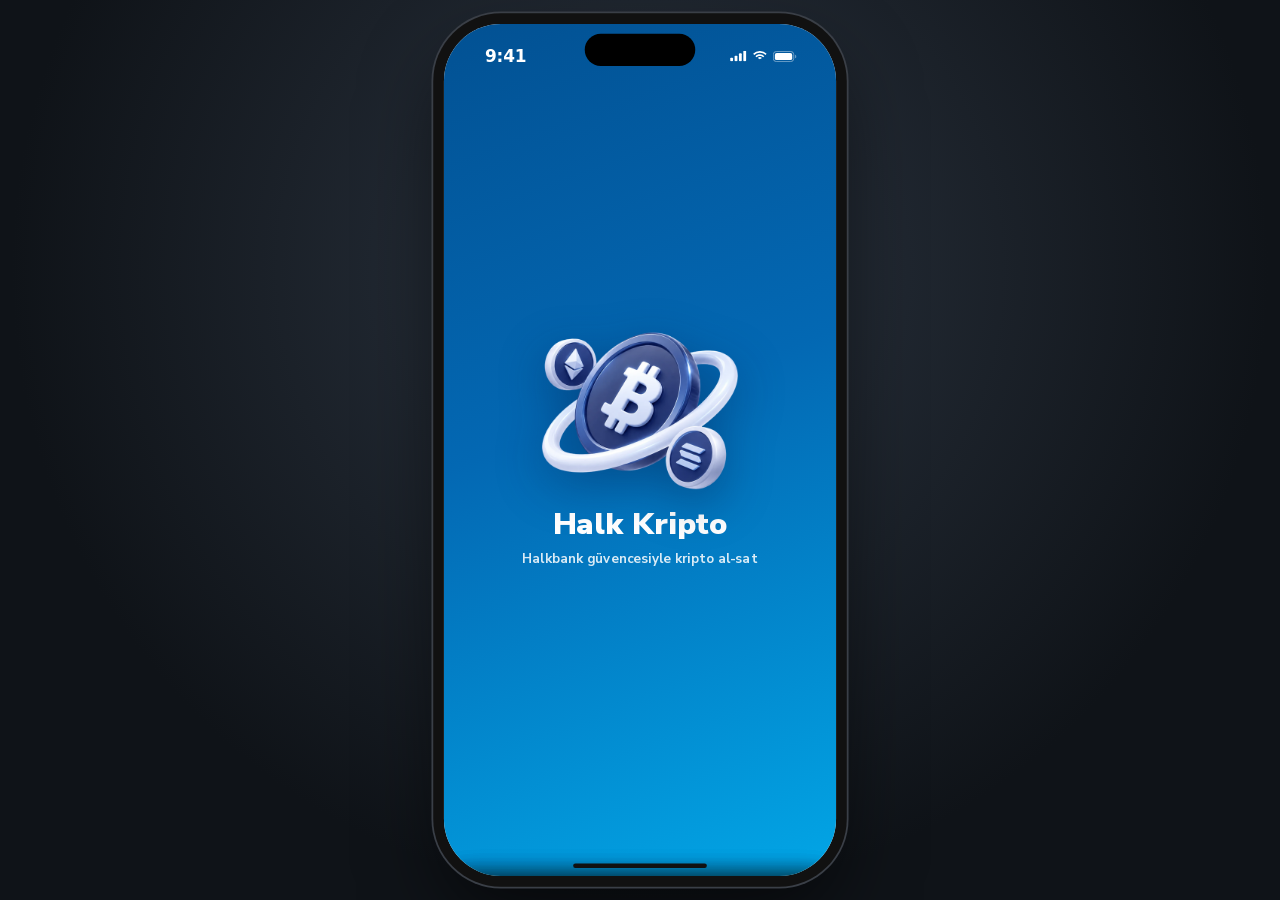
==== kripto/index.html @ 1e603595 "Günün Özeti kaydırıcısı ana sayfaya taşındı; kampanya kartı kaydırıcıya katıldı Co-Authored-By: Clau" ====
<!doctype html>
<html lang="tr">
<head>
<meta charset="utf-8">
<meta name="viewport" content="width=device-width, initial-scale=1, maximum-scale=1, user-scalable=no, viewport-fit=cover">
<title>Halk Kripto</title>
<meta name="robots" content="noindex, nofollow">
<meta name="theme-color" content="#025193">
<meta name="apple-mobile-web-app-capable" content="yes">
<meta name="mobile-web-app-capable" content="yes">
<meta name="apple-mobile-web-app-status-bar-style" content="black-translucent">
<meta name="apple-mobile-web-app-title" content="Halk Kripto">
<meta name="format-detection" content="telephone=no">
<link rel="apple-touch-icon" href="icons/icon-180.png">
<link rel="icon" type="image/png" sizes="192x192" href="icons/icon-192.png">
<link rel="manifest" href="manifest.webmanifest">
<link rel="preload" href="../fonts/nunitosans-latin.woff2" as="font" type="font/woff2" crossorigin>
<!-- Halkbank ile birebir aynı kurumsal kimlik: ortak stil + Halk Kripto eklemeleri -->
<link rel="stylesheet" href="../styles.css">
<link rel="stylesheet" href="app.css">
</head>
<body>

<svg width="0" height="0" style="position:absolute" aria-hidden="true">
  <defs>
    <symbol id="i-back" viewBox="0 0 20 18"><path d="M19 9H2.5M9.5 1.5 2 9l7.5 7.5" fill="none" stroke="currentColor" stroke-width="2.5" stroke-linecap="round" stroke-linejoin="round"/></symbol>
    <symbol id="i-search" viewBox="0 0 24 24"><circle cx="10" cy="10" r="7.6" fill="none" stroke="currentColor" stroke-width="2.6"/><path d="m15.6 15.6 6 6" stroke="currentColor" stroke-width="2.8" stroke-linecap="round"/></symbol>
    <symbol id="i-info" viewBox="0 0 22 22"><circle cx="11" cy="11" r="9.6" fill="none" stroke="currentColor" stroke-width="1.6"/><circle cx="11" cy="6.6" r="1.3" fill="currentColor"/><path d="M11 9.6v6.6" stroke="currentColor" stroke-width="2" stroke-linecap="round"/></symbol>
    <symbol id="i-info-fill" viewBox="0 0 14 14"><circle cx="7" cy="7" r="7" fill="#8a9097"/><rect x="6" y="3" width="2" height="2" rx=".5" fill="#fff"/><rect x="6" y="6" width="2" height="6" rx=".5" fill="#fff"/></symbol>
    <symbol id="i-bell" viewBox="0 0 24 24"><path d="M12 2.5c-3.6 0-6.2 2.8-6.2 6.4v4.3L4 16.6c-.4.7.1 1.4.9 1.4h14.2c.8 0 1.3-.7.9-1.4l-1.8-3.4V8.9c0-3.6-2.6-6.4-6.2-6.4z" fill="currentColor"/><path d="M9.3 19.6a2.8 2.8 0 0 0 5.4 0z" fill="currentColor"/></symbol>
    <symbol id="i-cal" viewBox="0 0 22 24"><rect x=".65" y="2.65" width="20.7" height="20.7" rx="6" fill="none" stroke="currentColor" stroke-width="1.3"/><path d="M.65 8.5h20.7v8.85a6 6 0 0 1-6 6h-8.7a6 6 0 0 1-6-6z" fill="currentColor"/><rect x="5.6" width="1.5" height="5" rx=".75" fill="currentColor"/><rect x="13.4" width="1.5" height="5" rx=".75" fill="currentColor"/><g fill="#02a4e2"><rect x="5" y="12" width="2" height="2" rx=".2"/><rect x="9.5" y="12" width="2" height="2" rx=".2"/><rect x="14" y="12" width="2" height="2" rx=".2"/><rect x="5" y="16" width="2" height="2" rx=".2"/><rect x="9.5" y="16" width="2" height="2" rx=".2"/><rect x="14" y="16" width="2" height="2" rx=".2"/></g></symbol>
    <symbol id="i-eye" viewBox="0 0 18 13"><path d="M9 .5C5 .5 1.8 3 .5 6.5 1.8 10 5 12.5 9 12.5s7.2-2.5 8.5-6C16.2 3 13 .5 9 .5z" fill="#0576b8"/><circle cx="9" cy="6.5" r="3.4" fill="#fff"/><circle cx="9" cy="6.5" r="1.9" fill="#0576b8"/></symbol>
    <symbol id="i-eye-off" viewBox="0 0 18 13"><path d="M9 .5C5 .5 1.8 3 .5 6.5 1.8 10 5 12.5 9 12.5s7.2-2.5 8.5-6C16.2 3 13 .5 9 .5z" fill="#0576b8"/><circle cx="9" cy="6.5" r="3.4" fill="#fff"/><path d="M2 12 16 1" stroke="#fff" stroke-width="3"/><path d="M2 12 16 1" stroke="#0576b8" stroke-width="1.4" stroke-linecap="round"/></symbol>
    <symbol id="i-chev-down" viewBox="0 0 14 8"><path d="m1 1 6 6 6-6" fill="none" stroke="currentColor" stroke-width="1.6" stroke-linecap="round" stroke-linejoin="round"/></symbol>
    <symbol id="i-chev-right" viewBox="0 0 6 10"><path d="m1 1 4 4-4 4" fill="none" stroke="currentColor" stroke-width="1.6" stroke-linecap="round" stroke-linejoin="round"/></symbol>
    <symbol id="i-star" viewBox="0 0 10 10"><path d="m5 .6 1.3 2.8 3 .3-2.3 2 .7 3-2.7-1.6-2.7 1.6.7-3L.7 3.7l3-.3z" fill="#fff"/></symbol>
    <symbol id="i-transfer" viewBox="0 0 24 22"><g fill="none" stroke="currentColor" stroke-width="2.6" stroke-linecap="round" stroke-linejoin="round"><path d="M20 6.5H4.5M8.5 2.5l-4 4 4 4"/><path d="M4 15.5h15.5M15.5 11.5l4 4-4 4"/></g></symbol>
    <symbol id="i-atm" viewBox="0 0 18 20"><rect x="0" y="1" width="18" height="2" rx="1" fill="currentColor"/><rect x="3" y="2.5" width="12" height="14" rx="1" fill="currentColor"/><circle cx="9" cy="7.5" r="3.3" fill="#fff"/><text x="9" y="9.6" text-anchor="middle" font-size="5.6" font-weight="900" fill="currentColor" font-family="Arial">₺</text><path d="M5 14h8" stroke="#fff" stroke-width=".8"/><path d="m6.6 17 2.4 2.3 2.4-2.3z" fill="currentColor"/></symbol>
    <symbol id="i-share" viewBox="0 0 20 20"><path d="M8 3H5a3 3 0 0 0-3 3v9a3 3 0 0 0 3 3h9a3 3 0 0 0 3-3v-3" fill="none" stroke="currentColor" stroke-width="2" stroke-linecap="round"/><path d="M11 2h7v7M18 2 9 11" fill="none" stroke="currentColor" stroke-width="2" stroke-linecap="round" stroke-linejoin="round"/></symbol>
    <symbol id="i-grid" viewBox="0 0 24 24"><g fill="none" stroke="currentColor" stroke-width="1.75"><rect x="1" y="1" width="9.2" height="9.2" rx="2.4"/><rect x="13.8" y="1" width="9.2" height="9.2" rx="2.4"/><rect x="1" y="13.8" width="9.2" height="9.2" rx="2.4"/><rect x="13.8" y="13.8" width="9.2" height="9.2" rx="2.4"/></g></symbol>
    <symbol id="i-receipt" viewBox="0 0 18 20"><path d="M2.5 1.2h10.8v14.6c0 1.6 1.1 2.6 2.5 2.6H4.6a2.4 2.4 0 0 1-2.4-2.4V1.2z" fill="none" stroke="currentColor" stroke-width="1.4" stroke-linejoin="round"/><path d="M13.3 12.5h3.4v3.4a2.5 2.5 0 0 1-2.5 2.5" fill="none" stroke="currentColor" stroke-width="1.4"/><path d="M5.3 5h5M5.3 8h5M5.3 11h3.6" stroke="currentColor" stroke-width="1.4" stroke-linecap="round"/></symbol>
    <symbol id="i-send" viewBox="0 0 16 16"><path d="M2 14 13.5 2.5M5 2h9v9" fill="none" stroke="currentColor" stroke-width="2.8" stroke-linecap="round" stroke-linejoin="round"/></symbol>
    <symbol id="i-pie" viewBox="0 0 24 24"><path d="M10.8 2.6v10.6h10.6A10.6 10.6 0 1 1 10.8 2.6z" fill="currentColor"/><path d="M13.2.2a10.6 10.6 0 0 1 10.6 10.6H13.2z" fill="currentColor"/></symbol>
    <symbol id="i-coinbadge" viewBox="0 0 16 16"><circle cx="8" cy="8" r="8" fill="#0aa2e2"/><path d="M10.8 5.5A3.6 3.6 0 1 0 10.8 10.5" fill="none" stroke="#fff" stroke-width="1.6" stroke-linecap="round"/><path d="M7 3v2M9 3v2M7 11v2M9 11v2" stroke="#fff" stroke-width="1" stroke-linecap="round"/></symbol>
    <symbol id="i-cring" viewBox="0 0 22 22"><path d="M15.6 6.4a6.5 6.5 0 1 0 0 9.2" fill="none" stroke="currentColor" stroke-width="2" stroke-linecap="round"/><path d="M9.3 2.6v2.6M12.7 2.6v2.6M9.3 16.8v2.6M12.7 16.8v2.6" stroke="currentColor" stroke-width="1.6" stroke-linecap="round"/></symbol>
    <symbol id="i-check" viewBox="0 0 44 30"><path d="M4 15.5 16 27 40 3" fill="none" stroke="#fff" stroke-width="7" stroke-linecap="round" stroke-linejoin="round"/></symbol>
    <symbol id="i-bksp" viewBox="0 0 26 20"><path d="M8 1h15a2 2 0 0 1 2 2v14a2 2 0 0 1-2 2H8l-7-9z" fill="none" stroke="currentColor" stroke-width="1.6" stroke-linejoin="round"/><path d="m12 6 8 8M20 6l-8 8" stroke="currentColor" stroke-width="1.6" stroke-linecap="round"/></symbol>
    <symbol id="i-up" viewBox="0 0 22 12"><path d="m1 11 10-10 10 10" fill="none" stroke="currentColor" stroke-width="2" stroke-linecap="round" stroke-linejoin="round"/></symbol>
    <!-- Tab bar -->
    <symbol id="t-home" viewBox="0 0 24 24"><mask id="m-home" maskUnits="userSpaceOnUse" x="0" y="0" width="24" height="26"><rect width="24" height="26" fill="#fff"/><rect x="5.7" y="16.2" width="12.6" height="10" rx="3.8" fill="#000"/></mask><path d="M10.3 2.9a2.9 2.9 0 0 1 3.4 0l6.8 4.8a3 3 0 0 1 1.3 2.5V20a2.5 2.5 0 0 1-2.5 2.5H4.7A2.5 2.5 0 0 1 2.2 20v-9.8a3 3 0 0 1 1.3-2.5z" fill="currentColor" mask="url(#m-home)"/><rect x="8.1" y="18.4" width="7.8" height="2.5" rx="1.25" fill="currentColor"/></symbol>
    <symbol id="t-wallet" viewBox="0 0 24 24"><path d="M3.5 6.5 16.5 1.5c1-.4 2 .4 2 1.4V6" fill="none" stroke="currentColor" stroke-width="2"/><rect x="1" y="5.5" width="22" height="17.5" rx="3.6" fill="currentColor"/><circle cx="18.2" cy="14.3" r="1.6" fill="#fff"/></symbol>
    <symbol id="t-apply" viewBox="0 0 24 24"><mask id="m-apply" maskUnits="userSpaceOnUse" x="-2" y="-2" width="28" height="28"><rect x="-2" y="-2" width="28" height="28" fill="#fff"/><path d="M15.4 7.8V4.2a3.6 3.6 0 0 1 3.6-3.6a3.6 3.6 0 0 1 3.6 3.6a3.6 3.6 0 0 1-3.6 3.6z" fill="#000" stroke="#000" stroke-width="2.6" stroke-linejoin="round"/></mask><circle cx="11" cy="13" r="10.8" fill="currentColor" mask="url(#m-apply)"/><path d="M15.4 7.8V4.2a3.6 3.6 0 0 1 3.6-3.6a3.6 3.6 0 0 1 3.6 3.6a3.6 3.6 0 0 1-3.6 3.6z" fill="currentColor"/><path d="M11 8.5v9M6.5 13h9" stroke="#fff" stroke-width="2.5" stroke-linecap="round"/></symbol>
    <symbol id="t-pie" viewBox="0 0 24 24"><path d="M10.6 2.4v11h11A10.8 10.8 0 1 1 10.6 2.4z" fill="currentColor"/><path d="M13.4.2a10.6 10.6 0 0 1 10.4 10.6H13.4z" fill="currentColor"/></symbol>
    <symbol id="t-fab" viewBox="0 0 30 16.2"><g fill="#fff"><rect x="0" y="0" width="30" height="2.54" rx=".7"/><rect x="0" y="6.83" width="6.35" height="2.54" rx=".7"/><rect x="13.6" y="6.83" width="16.4" height="2.54" rx=".7"/><rect x="0" y="13.6" width="20.85" height="2.54" rx=".7"/><rect x="24.5" y="13.6" width="5.5" height="2.54" rx=".7"/></g></symbol>
    <!-- Kripto paralar -->
    <symbol id="c-btc" viewBox="0 0 24 24"><g transform="rotate(12 12 12)" fill="none" stroke="currentColor" stroke-width="2.5" stroke-linejoin="round"><path d="M7.5 4.5h6a3.6 3.6 0 0 1 0 7.2h-6zM7.5 11.7h7a3.9 3.9 0 0 1 0 7.8h-7z"/><path d="M9.8 2v2.5M13.2 2v2.5M9.8 19.5V22M13.2 19.5V22" stroke-linecap="round"/></g></symbol>
    <symbol id="c-eth" viewBox="0 0 24 24"><path d="M12 1.5 5 12.6l7 4.1 7-4.1z" fill="currentColor"/><path d="M12 1.5v15.2l7-4.1z" fill="#3b9bd6"/><path d="M12 18.1 5 14l7 9.5 7-9.5z" fill="currentColor"/><path d="M12 18.1v5.4l7-9.5z" fill="#3b9bd6"/></symbol>
    <symbol id="c-xrp" viewBox="0 0 24 24"><g fill="none" stroke="currentColor" stroke-width="2.2" stroke-linecap="round"><path d="M2.5 4.5 8.6 10a4.9 4.9 0 0 0 6.8 0l6.1-5.5"/><path d="M2.5 19.5 8.6 14a4.9 4.9 0 0 1 6.8 0l6.1 5.5"/></g></symbol>
    <symbol id="c-sol" viewBox="0 0 24 24"><g fill="currentColor"><path d="M6.5 4h15l-3 3.4h-15z"/><path d="M3.5 10.3h15l3 3.4h-15z"/><path d="M6.5 16.6h15l-3 3.4h-15z"/></g></symbol>
    <symbol id="c-try" viewBox="0 0 24 24"><circle cx="12" cy="12" r="10" fill="none" stroke="currentColor" stroke-width="1.9"/><g fill="none" stroke="currentColor" stroke-width="2.1" stroke-linecap="round" stroke-linejoin="round"><path d="M10.4 6.2v11.4c3.3 0 5.6-2.3 5.6-5.4"/><path d="M7.6 11.2l6.6-2.7M7.6 14.3l6.6-2.7"/></g></symbol>
    <symbol id="c-usd" viewBox="0 0 24 24"><circle cx="12" cy="12" r="10" fill="none" stroke="currentColor" stroke-width="1.9"/><path d="M15 9.2c-.4-1.3-1.6-2-3.1-2-1.8 0-3 .9-3 2.3 0 3.2 6.3 1.6 6.3 4.9 0 1.5-1.3 2.4-3.3 2.4-1.7 0-3-.8-3.3-2.3M12 5.2v2M12 16.8v2" fill="none" stroke="currentColor" stroke-width="2" stroke-linecap="round"/></symbol>
    <symbol id="c-usdc" viewBox="0 0 24 24"><g fill="none" stroke="currentColor" stroke-width="2" stroke-linecap="round"><path d="M8.6 3.2a9.5 9.5 0 0 0 0 17.6M15.4 3.2a9.5 9.5 0 0 1 0 17.6"/><path d="M14.9 9.4c-.3-1.3-1.4-2-2.9-2-1.7 0-2.9.9-2.9 2.2 0 3 6 1.5 6 4.8 0 1.4-1.3 2.3-3.1 2.3-1.7 0-2.9-.8-3.1-2.2M12 5.4v2M12 16.7v1.9"/></g></symbol>
    <symbol id="c-uni" viewBox="0 0 24 24"><path d="M5.5 21.5c-.3-3.5.6-6.5 2.8-8.6-1.4-1-2.4-2.7-2.2-4.9 1.6.6 2.9 1.6 3.7 2.7l1.2-1.4L9.6 4.6l3.4 3.8 4-5.4-1.5 6.4c2.3 1.2 3.9 3.3 4.1 5.9.1 1-.7 1.5-1.5 1.1l-2.2-1.1c-.9 1.9-.9 4.3.1 6.2z" fill="none" stroke="currentColor" stroke-width="1.7" stroke-linejoin="round"/><circle cx="14.4" cy="11.8" r="1" fill="currentColor"/></symbol>
    <symbol id="c-usdt" viewBox="0 0 24 24"><g fill="none" stroke="currentColor" stroke-linecap="round"><path d="M5 5h14M12 5v15" stroke-width="2.6"/><ellipse cx="12" cy="10.8" rx="7.5" ry="2.4" stroke-width="1.8"/></g></symbol>
    <symbol id="c-ada" viewBox="0 0 24 24"><g fill="currentColor"><circle cx="12" cy="6.5" r="1.7"/><circle cx="12" cy="17.5" r="1.7"/><circle cx="7.2" cy="9.2" r="1.7"/><circle cx="16.8" cy="9.2" r="1.7"/><circle cx="7.2" cy="14.8" r="1.7"/><circle cx="16.8" cy="14.8" r="1.7"/><circle cx="12" cy="2.3" r="1"/><circle cx="12" cy="21.7" r="1"/><circle cx="3.6" cy="7.2" r="1"/><circle cx="20.4" cy="7.2" r="1"/><circle cx="3.6" cy="16.8" r="1"/><circle cx="20.4" cy="16.8" r="1"/><circle cx="12" cy="12" r="1.2"/></g></symbol>
    <symbol id="c-doge" viewBox="0 0 24 24"><g fill="none" stroke="currentColor" stroke-width="2.4" stroke-linecap="round" stroke-linejoin="round"><path d="M8.5 4.5h3.7a7.5 7.5 0 0 1 0 15H8.5z"/><path d="M5 12h8"/></g></symbol>
    <symbol id="c-ltc" viewBox="0 0 24 24"><g fill="none" stroke="currentColor" stroke-width="2.6" stroke-linecap="round" stroke-linejoin="round"><path d="M11 3.5 8 19.5h10"/><path d="M5.5 14l9-3.6"/></g></symbol>
    <symbol id="c-ondo" viewBox="0 0 24 24"><g fill="none" stroke="currentColor" stroke-width="1.9"><circle cx="12" cy="12" r="9.5"/><path d="M12 5.5a6.5 6.5 0 1 0 6.5 6.5"/><path d="M12 9a3 3 0 1 0 3 3"/></g></symbol>
    <symbol id="c-avax" viewBox="0 0 24 24"><g fill="currentColor"><path d="M10.6 3.8c.6-1 1.9-1 2.5 0l1.6 2.8-6.4 12.9H3.9c-1.1 0-1.8-1.2-1.2-2.2z"/><path d="M16.6 10.4c.6-1 1.9-1 2.5 0l2.7 4.6c.6 1-.1 2.2-1.2 2.2H15c-1.1 0-1.8-1.2-1.2-2.2z" transform="translate(0 2.3)"/></g></symbol>
    <symbol id="c-grt" viewBox="0 0 24 24"><g fill="none" stroke="currentColor" stroke-width="2.4" stroke-linecap="round"><circle cx="13" cy="9.5" r="5.8"/><path d="M8.2 16.6 4.5 20.5"/></g><circle cx="19.5" cy="3.8" r="1.5" fill="currentColor"/></symbol>
    <symbol id="c-aave" viewBox="0 0 24 24"><g fill="none" stroke="currentColor" stroke-width="2.4" stroke-linecap="round" stroke-linejoin="round"><path d="M4.5 20 12 4l7.5 16"/><path d="M7.6 14.2h8.8"/></g></symbol>
    <symbol id="c-ena" viewBox="0 0 24 24"><g fill="none" stroke="currentColor" stroke-width="2.3" stroke-linecap="round" stroke-linejoin="round"><path d="M18 5.5H6.5l6 6.5-6 6.5H18"/></g></symbol>
    <symbol id="c-ldo" viewBox="0 0 24 24"><g fill="none" stroke="currentColor" stroke-width="2" stroke-linejoin="round"><path d="M12 2.8 6.6 11a6.4 6.4 0 1 0 10.8 0z"/><path d="M12 2.8v11l4.6-2.6"/></g></symbol>
    <symbol id="c-dot" viewBox="0 0 24 24"><g fill="currentColor"><ellipse cx="12" cy="3.6" rx="3.8" ry="2.4"/><ellipse cx="12" cy="20.4" rx="3.8" ry="2.4"/><ellipse cx="4.7" cy="7.8" rx="3.8" ry="2.4" transform="rotate(60 4.7 7.8)"/><ellipse cx="19.3" cy="16.2" rx="3.8" ry="2.4" transform="rotate(60 19.3 16.2)"/><ellipse cx="19.3" cy="7.8" rx="3.8" ry="2.4" transform="rotate(-60 19.3 7.8)"/><ellipse cx="4.7" cy="16.2" rx="3.8" ry="2.4" transform="rotate(-60 4.7 16.2)"/></g></symbol>
    <symbol id="c-link" viewBox="0 0 24 24"><path d="M12 3l7.8 4.5v9L12 21l-7.8-4.5v-9z" fill="none" stroke="currentColor" stroke-width="2.8" stroke-linejoin="round"/></symbol>
    <symbol id="c-pendle" viewBox="0 0 24 24"><g fill="none" stroke="currentColor" stroke-width="2"><circle cx="12.5" cy="12" r="8.5"/><path d="M10 3.6v12.5" stroke-linecap="round"/></g><circle cx="10" cy="17.2" r="3" fill="currentColor"/></symbol>
    <symbol id="c-chz" viewBox="0 0 24 24"><path d="M11.2 2.5c.8 1.9.5 3.6-.4 5.2 4.2.2 6.9 3.8 6.3 8.2-.6 4.1-4.1 6.6-8.6 6.6 2.3-2 4-4.6 4-7.7 0-3-1.6-5-1.6-7.6 0-1.7.1-3.2.3-4.7z" fill="currentColor"/></symbol>
    <symbol id="c-sand" viewBox="0 0 24 24"><rect x="3" y="3" width="18" height="18" rx="5" fill="none" stroke="currentColor" stroke-width="1.9"/><path d="M15.4 8.8c-.5-1-1.7-1.7-3.3-1.7-1.9 0-3.2 1-3.2 2.3 0 3.3 6.5 1.6 6.5 5 0 1.4-1.4 2.4-3.4 2.4-1.6 0-2.9-.7-3.4-1.9" fill="none" stroke="currentColor" stroke-width="2.4" stroke-linecap="round"/></symbol>
    <symbol id="c-mana" viewBox="0 0 24 24"><g fill="currentColor"><path d="M2.5 19.5 9.5 8l7 11.5z"/><path d="M13.5 19.5l4.2-6.5 4.2 6.5z" opacity=".65"/><circle cx="17" cy="6" r="2.7"/></g></symbol>
    <symbol id="c-pol" viewBox="0 0 24 24"><g fill="none" stroke="currentColor" stroke-width="2.3" stroke-linecap="round" stroke-linejoin="round"><path d="M13.8 13V7.4l4.1-2.4 4.1 2.4v4.8l-4.1 2.4-2.2-1.3"/><path d="M10.2 11v5.6l-4.1 2.4L2 16.6v-4.8l4.1-2.4 2.2 1.3"/><path d="M10.2 11l3.6-2.1M10.2 15.1l3.6-2.1"/></g></symbol>
    <symbol id="c-zro" viewBox="0 0 24 24"><g fill="none" stroke="currentColor" stroke-width="2.4" stroke-linecap="round"><rect x="5.5" y="2.8" width="13" height="18.4" rx="6.5"/><path d="M12 7.5v9"/></g></symbol>
    <symbol id="c-virtual" viewBox="0 0 24 24"><g fill="none" stroke="currentColor" stroke-width="2.4" stroke-linecap="round" stroke-linejoin="round"><path d="M4.5 6l7.5 14 7.5-14"/></g><circle cx="12" cy="7.5" r="2.3" fill="currentColor"/></symbol>
    <symbol id="c-inj" viewBox="0 0 24 24"><g fill="none" stroke="currentColor" stroke-width="2.1" stroke-linecap="round" stroke-linejoin="round"><path d="M8.7 20.3C3.8 17.4 3.6 8.4 9 5.3c2.4-1.3 4.3.7 2.7 2.6L7.9 12.6"/><path d="M15.3 3.7c4.9 2.9 5.1 11.9-.3 15-2.4 1.3-4.3-.7-2.7-2.6l3.8-4.7"/></g></symbol>
    <symbol id="c-ens" viewBox="0 0 24 24"><g fill="currentColor"><path d="M11.2 1.8 4.6 11.4c-.4.6-.2 1.3.3 1.7l6.3 4.4z"/><path d="M12.8 22.2l6.6-9.6c.4-.6.2-1.3-.3-1.7l-6.3-4.4z" opacity=".6"/></g></symbol>
    <symbol id="c-qnt" viewBox="0 0 24 24"><g fill="none" stroke="currentColor" stroke-width="2" stroke-linecap="round" stroke-linejoin="round"><circle cx="12" cy="12" r="9.3"/><path d="M6.5 12h11"/><path d="M12 12l3-4.8M12 12l3 4.8"/></g></symbol>
    <!-- Durum çubuğu (masaüstü önizleme) -->
    <symbol id="s-bars" viewBox="0 0 20 13"><g fill="currentColor"><rect y="8.5" width="3.4" height="4.5" rx="1"/><rect x="5.3" y="6" width="3.4" height="7" rx="1"/><rect x="10.6" y="3.2" width="3.4" height="9.8" rx="1"/><rect x="15.9" width="3.4" height="13" rx="1"/></g></symbol>
    <symbol id="s-wifi" viewBox="0 0 18 13"><path d="M9 2.4c2.6 0 5 1 6.8 2.7l1.4-1.4A11.6 11.6 0 0 0 9 .4 11.6 11.6 0 0 0 .8 3.7l1.4 1.4A9.7 9.7 0 0 1 9 2.4zm0 4c1.5 0 2.9.6 4 1.6l1.4-1.4A7.7 7.7 0 0 0 9 4.4c-2 0-3.9.8-5.4 2.2L5 8c1.1-1 2.5-1.6 4-1.6zm0 4.1-2.6-1.6a3.7 3.7 0 0 1 5.2 0z" fill="currentColor"/></symbol>
    <symbol id="s-batt" viewBox="0 0 28 13"><rect x=".6" y=".6" width="23.8" height="11.8" rx="3.6" fill="none" stroke="currentColor" stroke-opacity=".45" stroke-width="1.1"/><rect x="2.4" y="2.4" width="20.2" height="8.2" rx="2.2" fill="currentColor"/><path d="M26 4.4v4.2c.9-.3 1.4-1.1 1.4-2.1s-.5-1.8-1.4-2.1z" fill="currentColor" fill-opacity=".45"/></symbol>
    <!-- Halk Kripto ek ikonları -->
    <symbol id="i-plus" viewBox="0 0 10 10"><path d="M5 1.5v7M1.5 5h7" stroke="currentColor" stroke-width="2" stroke-linecap="round"/></symbol>
    <symbol id="i-minus" viewBox="0 0 10 10"><path d="M1.5 5h7" stroke="currentColor" stroke-width="2" stroke-linecap="round"/></symbol>
    <symbol id="k-hist" viewBox="0 0 24 24"><g fill="none" stroke="currentColor" stroke-width="2.4" stroke-linecap="round" stroke-linejoin="round"><path d="M3.8 12a8.4 8.4 0 1 0 2.5-6"/><path d="M3.5 3.8v4.4h4.4"/><path d="M12 7.6V12l3 2"/></g></symbol>
    <symbol id="k-power" viewBox="0 0 24 24"><g fill="none" stroke="currentColor" stroke-width="2.6" stroke-linecap="round"><path d="M12 2.8v8.4"/><path d="M6.4 6a8.2 8.2 0 1 0 11.2 0"/></g></symbol>
    <symbol id="k-pen" viewBox="0 0 24 24"><g fill="none" stroke="currentColor" stroke-width="2" stroke-linejoin="round"><path d="M15.5 4.5l4 4L8.5 19.5 3.5 20.5l1-5z"/><path d="M13 7l4 4"/></g></symbol>
    <symbol id="k-mega" viewBox="0 0 24 24"><g fill="none" stroke="currentColor" stroke-width="2" stroke-linejoin="round" stroke-linecap="round"><path d="M3.5 10v4h3l8 5V5l-8 5z"/><path d="M6.5 14l1.5 5h2.5"/><path d="M18 9.5a3.5 3.5 0 0 1 0 5"/></g></symbol>
    <symbol id="i-refresh" viewBox="0 0 24 24"><g fill="none" stroke="currentColor" stroke-width="2.6" stroke-linecap="round" stroke-linejoin="round"><path d="M19.5 8.5A8 8 0 0 0 5 7.2M4.5 15.5A8 8 0 0 0 19 16.8"/><path d="M5 2.8v4.6h4.6M19 21.2v-4.6h-4.6"/></g></symbol>
    <symbol id="i-copy" viewBox="0 0 24 24"><g fill="none" stroke="currentColor" stroke-width="2" stroke-linejoin="round"><rect x="8" y="8" width="12" height="13" rx="2.5"/><path d="M16 8V5.5A2.5 2.5 0 0 0 13.5 3h-7A2.5 2.5 0 0 0 4 5.5v9A2.5 2.5 0 0 0 6.5 17H8"/></g></symbol>
    <symbol id="i-qr" viewBox="0 0 24 24"><g fill="none" stroke="currentColor" stroke-width="2" stroke-linejoin="round"><rect x="3" y="3" width="7" height="7" rx="1.5"/><rect x="14" y="3" width="7" height="7" rx="1.5"/><rect x="3" y="14" width="7" height="7" rx="1.5"/><path d="M14 14h3v3M21 14v.01M17 21h4v-4M14 18v3"/></g></symbol>
    <symbol id="k-heye" viewBox="0 0 18 13"><path d="M9 .5C5 .5 1.8 3 .5 6.5 1.8 10 5 12.5 9 12.5s7.2-2.5 8.5-6C16.2 3 13 .5 9 .5z" fill="#fff"/><circle cx="9" cy="6.5" r="3.4" fill="#0a74bd"/><circle cx="9" cy="6.5" r="1.6" fill="#fff"/></symbol>
    <symbol id="k-heye-off" viewBox="0 0 18 13"><path d="M9 .5C5 .5 1.8 3 .5 6.5 1.8 10 5 12.5 9 12.5s7.2-2.5 8.5-6C16.2 3 13 .5 9 .5z" fill="#fff"/><circle cx="9" cy="6.5" r="3.4" fill="#0a74bd"/><path d="M2 12 16 1" stroke="#0a74bd" stroke-width="3.4"/><path d="M2 12 16 1" stroke="#fff" stroke-width="1.6" stroke-linecap="round"/></symbol>
    <symbol id="k-spark" viewBox="0 0 24 24"><path d="M12 2.5c.5 4.4 2.8 6.9 7.5 7.5-4.7.6-7 3.1-7.5 7.5-.5-4.4-2.8-6.9-7.5-7.5 4.7-.6 7-3.1 7.5-7.5z" fill="currentColor"/><path d="M19 15.5c.2 1.8 1.1 2.8 3 3-1.9.2-2.8 1.2-3 3-.2-1.8-1.1-2.8-3-3 1.9-.2 2.8-1.2 3-3z" fill="currentColor"/></symbol>
    <symbol id="k-deposit" viewBox="0 0 16 16"><path d="M14 2 2.5 13.5M11 14H2V5" fill="none" stroke="currentColor" stroke-width="2.8" stroke-linecap="round" stroke-linejoin="round"/></symbol>
    <symbol id="k-withdraw" viewBox="0 0 16 16"><path d="M2 14 13.5 2.5M5 2h9v9" fill="none" stroke="currentColor" stroke-width="2.8" stroke-linecap="round" stroke-linejoin="round"/></symbol>
    <symbol id="k-orders" viewBox="0 0 24 24"><g fill="none" stroke="currentColor" stroke-width="2.4" stroke-linecap="round" stroke-linejoin="round"><path d="M3 6.5l1.6 1.6L8 4.8"/><path d="M11 6.5h10M3 12h18M3 17.5h18"/></g></symbol>
    <symbol id="k-convert" viewBox="0 0 24 24"><g fill="none" stroke="currentColor" stroke-width="2.4" stroke-linecap="round" stroke-linejoin="round"><path d="M19.5 9.5A7.8 7.8 0 0 0 5.6 6.8L4 8.5"/><path d="M4 4v4.5h4.5"/><path d="M4.5 14.5a7.8 7.8 0 0 0 13.9 2.7l1.6-1.7"/><path d="M20 20v-4.5h-4.5"/></g></symbol>
    <symbol id="t-chart" viewBox="0 0 24 24"><rect x="1" y="2" width="22" height="20" rx="4" fill="currentColor"/><path d="M5 16.5l4.2-4.6 3.4 3 6.2-7" fill="none" stroke="#fff" stroke-width="2.4" stroke-linecap="round" stroke-linejoin="round"/><path d="M15.4 7.6h3.6v3.6" fill="none" stroke="#fff" stroke-width="2.4" stroke-linecap="round" stroke-linejoin="round"/></symbol>
    <symbol id="t-tx" viewBox="0 0 24 24"><path d="M5.2 1.5h13.6a2.2 2.2 0 0 1 2.2 2.2v18.8l-3-1.9-3 1.9-3-1.9-3 1.9-3-1.9-3 1.9V3.7a2.2 2.2 0 0 1 2.2-2.2z" fill="currentColor"/><path d="M7.5 7.5h9M7.5 11.5h9M7.5 15.5h5.5" stroke="#fff" stroke-width="2.2" stroke-linecap="round"/></symbol>
    <symbol id="t-user" viewBox="0 0 24 24"><circle cx="12" cy="7.5" r="5" fill="currentColor"/><path d="M2.5 22.5c.6-5 4.6-8.2 9.5-8.2s8.9 3.2 9.5 8.2z" fill="currentColor"/></symbol>
    <symbol id="k-filter" viewBox="0 0 24 24"><g fill="none" stroke="currentColor" stroke-width="2.6" stroke-linecap="round"><path d="M11 6.5h10M3 17.5h10"/></g><circle cx="5.5" cy="6.5" r="3" fill="currentColor"/><circle cx="18.5" cy="17.5" r="3" fill="currentColor"/></symbol>
    <symbol id="k-sort" viewBox="0 0 10 16"><path d="M5 1 9.2 6.6H.8z" style="fill: var(--up, currentColor)"/><path d="M5 15 .8 9.4h8.4z" style="fill: var(--dn, currentColor)"/></symbol>
    <symbol id="k-star" viewBox="0 0 24 24"><path d="m12 2.6 2.9 6 6.6.8-4.9 4.5 1.3 6.5L12 17.1l-5.9 3.3 1.3-6.5L2.5 9.4l6.6-.8z" fill="currentColor"/></symbol>
  </defs>
</svg>

<div id="device">
  <div class="fake-status"><span class="time">9:41</span><span class="island"></span><span style="display:flex;gap:6px;align-items:center"><svg width="19" height="12"><use href="#s-bars"/></svg><svg width="17" height="12"><use href="#s-wifi"/></svg><svg width="27" height="13"><use href="#s-batt"/></svg></span></div>
  <div class="home-indicator"></div>

  <!-- ===================== AÇILIŞ ===================== -->
  <!-- Halkbank'tan açıldığında iOS'un uygulamalar arası dönüş bağlantısı gibi: sol üstte, saatin altında, her ekranda aynı yerde -->
  <button class="k-bankpill press" id="k-bankpill" data-bank hidden aria-label="Halkbank'a dön"><svg width="7" height="10" viewBox="0 0 7 10"><path d="M6 0v10L0 5z" fill="currentColor"/></svg>Halkbank</button>

  <section class="screen active" id="k-splash">
    <div class="k-splash-in">
      <img src="img/logo.png" alt="" class="k-splash-logo">
      <div class="k-brand">Halk Kripto</div>
      <div class="k-tag">Halkbank güvencesiyle kripto al-sat</div>
    </div>
  </section>

  <!-- ===================== ANA SAYFA ===================== -->
  <section class="screen" id="k-home">
    <div class="home-top k-top">
      <div class="row1">
        
        <button class="avatar press" data-kpush="k-profile" aria-label="Profil ve Ayarlar"><i class="k-nbadge" data-nbadge></i></button>
        <span class="sp"></span>
        <button class="press" data-kpush="k-search" aria-label="Ara"><svg width="23" height="23"><use href="#i-search"/></svg></button>
      </div>
    </div>
    <div class="scroll home-scroll k-scroll" id="k-home-scroll">
      <div class="home-content">
        <div class="card acct-card k-total bal" id="k-total"></div>

        <!-- Hızlı işlemler: Halkbank Kripto İşlemleri kutucuklarıyla aynı ölçü (ikon solda, yazı yanında); ikonlar eşit boyda -->
        <div class="kops k-kops">
          <button class="kop press" data-ktrade=""><span class="ki"><svg width="16" height="14"><use href="#i-transfer"/></svg></span>Al/Sat</button>
          <button class="kop press" data-kpush="k-dep"><span class="ki"><svg width="13" height="13"><use href="#k-deposit"/></svg></span>Yatır</button>
          <button class="kop press" data-soon><span class="ki"><svg width="13" height="13"><use href="#k-withdraw"/></svg></span>Çek</button>
        </div>

        <div class="card moves k-movescard">
          <div class="moves-head"><b>SON İŞLEMLERİM</b><button class="see-all press" data-ktabgo="k-history">Tümünü Gör <svg width="6" height="10"><use href="#i-chev-right"/></svg></button></div>
          <div id="k-moves"></div>
        </div>

        <div class="km-slider" id="km-slider"></div>
        <div class="km-dots" id="km-dots"></div>

        <div class="k-tabs" id="k-tabs"><button class="on" data-ktab="up">Yükselenler</button><button data-ktab="down">Düşenler</button><button data-ktab="fav">Favorilerim</button></div>
        <div class="k-colhead"><span>Kripto Varlık</span><span>Son Fiyat</span></div>
        <div class="list-card" id="k-list"></div>
        <div style="height:calc(var(--sab) + 110px)"></div>
      </div>
    </div>
    <nav class="tabbar" data-ktabbar="k-home"></nav>
  </section>

  <!-- ===================== PİYASALAR ===================== -->
  <section class="screen" id="k-markets">
    <header class="header k-tabhead">
      <div class="k-hleft"><button class="avatar k-hav press" data-kpush="k-profile" aria-label="Profil ve Ayarlar"><i class="k-nbadge" data-nbadge></i></button></div>
      <h1>Piyasalar</h1>
      <div class="k-hright">
        <button class="press" data-ksheet="filter-sheet" aria-label="Listeyi düzenle"><svg width="24" height="24"><use href="#k-filter"/></svg></button>
        <button class="press" data-kpush="k-search" aria-label="Ara"><svg width="23" height="23"><use href="#i-search"/></svg></button>
      </div>
    </header>
    <div class="scroll pull-blue">
      <div class="pad-header k-pad"></div>
      <div class="pull-content">
      <div class="grad-ext"></div>
      <div class="card kcard k-total" id="km-card"></div>
      <div class="k-tabs" id="km-tabs"><button class="on" data-kml="all">Tüm Kriptolar</button><button data-kml="fav">Favorilerim</button></div>
      <div class="k-info"><svg width="20" height="20"><use href="#i-info"/></svg><span>TL çiftlerde limit emirler <b>%0</b> komisyon!</span></div>
      <div class="k-sorthead" id="km-sort">
        <button data-ksort="name">İsim <svg width="9" height="14"><use href="#k-sort"/></svg></button>
        <button data-ksort="price"><span id="km-price-lbl">En İyi Satış Fiyatı</span> <svg width="9" height="14"><use href="#k-sort"/></svg></button>
        <button data-ksort="ch">24s Değişim <svg width="9" height="14"><use href="#k-sort"/></svg></button>
      </div>
      <div class="list-card" id="km-list"></div>
      <div style="height:calc(var(--sab) + 110px)"></div>
      </div>
    </div>
    <nav class="tabbar" data-ktabbar="k-markets"></nav>
  </section>

  <!-- ===================== VARLIKLARIM ===================== -->
  <section class="screen" id="k-assets">
    <header class="header k-tabhead">
      <div class="k-hleft"><button class="avatar k-hav press" data-kpush="k-profile" aria-label="Profil ve Ayarlar"><i class="k-nbadge" data-nbadge></i></button></div>
      <h1>Varlıklarım</h1>
      <div class="k-hright">
        <button class="press" data-kpush="k-search" aria-label="Kripto ara"><svg width="23" height="23"><use href="#i-search"/></svg></button>
      </div>
    </header>
    <div class="scroll pull-blue">
      <div class="pad-header k-pad"></div>
      <div class="pull-content">
        <div class="grad-ext"></div>
        <div class="card kcard k-total bal" id="ka-total"></div>

        <div class="kops k-kops">
          <button class="kop press" data-ktrade=""><span class="ki"><svg width="16" height="14"><use href="#i-transfer"/></svg></span>Al/Sat</button>
          <button class="kop press" data-kpush="k-dep"><span class="ki"><svg width="13" height="13"><use href="#k-deposit"/></svg></span>Yatır</button>
          <button class="kop press" data-soon><span class="ki"><svg width="13" height="13"><use href="#k-withdraw"/></svg></span>Çek</button>
        </div>

        <label class="search"><svg width="22" height="22" style="color:#0576b8"><use href="#i-search"/></svg><input id="ka-q" type="search" placeholder="Varlıklarınızda arayın" autocomplete="off" autocorrect="off" spellcheck="false"></label>
        <button class="ka-toggle press" id="ka-zero" role="switch" aria-checked="true"><span>Sıfır bakiyeli varlıkları gizle</span><i></i></button>

        <div class="card ka-group bal" id="ka-cash"></div>
        <div class="card ka-group bal" id="ka-crypto"></div>

        <div class="k-info ka-note"><svg width="20" height="20"><use href="#i-info"/></svg><span>Diğer para birimindeki tutarlar güncel kur ile hesaplanır, kur değiştikçe farklılık gösterebilir.</span></div>
        <div style="height:calc(var(--sab) + 110px)"></div>
      </div>
    </div>
    <nav class="tabbar" data-ktabbar="k-assets"></nav>
  </section>

  <!-- ===================== İŞLEM GEÇMİŞİ ===================== -->
  <section class="screen" id="k-history">
    <header class="header k-tabhead">
      <div class="k-hleft"><button class="avatar k-hav press" data-kpush="k-profile" aria-label="Profil ve Ayarlar"><i class="k-nbadge" data-nbadge></i></button></div>
      <h1>İşlemler</h1>
      <div class="k-hright">
        <button class="press kh-fbtn" data-ksheet="hf-sheet" aria-label="Detaylı arama"><svg width="24" height="24"><use href="#k-filter"/></svg><i id="kh-badge" hidden></i></button>
      </div>
    </header>
    <div class="scroll pull-blue">
      <div class="pad-header k-pad"></div>
      <div class="pull-content">
      <div class="grad-ext"></div>
      <div class="card kcard k-total bal" id="kh-month"></div>
      <div class="section-title">HESAP İŞLEMLERİ</div>
      <div class="kops k-kops kh-ops">
        <button class="kop press" data-kpush="k-ekstre"><span class="ki"><svg width="15" height="17"><use href="#i-receipt"/></svg></span>Hesap<br>Ekstresi</button>
        <button class="kop press" data-kpush="k-dep"><span class="ki"><svg width="13" height="13"><use href="#k-deposit"/></svg></span>Yatırma<br>Bilgileri</button>
        <button class="kop press" data-kpush="k-limits"><span class="ki" style="color:#f0700d"><svg width="20" height="20"><use href="#i-grid"/></svg></span>İşlem<br>Limitleri</button>
      </div>
      <div class="row-title"><span class="section-title">SON İŞLEMLERİNİZ</span><button class="see-all press" data-ksheet="hf-sheet">Detaylı Arama <svg width="6" height="10"><use href="#i-chev-right"/></svg></button></div>
      <div id="kh-active" class="kh-active"></div>
      <div class="card kh-moves kh-full" id="kh-list"></div>
      <div style="height:calc(var(--sab) + 110px)"></div>
      </div>
    </div>
    <nav class="tabbar" data-ktabbar="k-history"></nav>
  </section>

  <!-- ===================== PROFİL ===================== -->
  <section class="screen k-push" id="k-profile">
    <header class="header">
      <button class="hbtn left press" data-kpop aria-label="Geri"><svg width="20" height="18"><use href="#i-back"/></svg></button>
      <h1>Profil ve Ayarlar</h1>
      <div class="k-hright"><button class="press" data-ksheet="logout-sheet" aria-label="Çıkış"><svg width="24" height="24"><use href="#k-power"/></svg></button></div>
    </header>
    <div class="scroll">
      <div class="pad-header"></div>
      <button class="card kp-me press" data-kpush="k-personal">
        <span class="avatar kp-av"></span>
        <span class="kp-me-txt"><b>Deniz Yılmaz</b><small>Müşteri No: 48 215 903</small></span>
        <svg class="kp-chev" width="7" height="12"><use href="#i-chev-right"/></svg>
      </button>

      <button class="card kp-notif press" data-kpush="k-notifs"><span class="kp-notif-ic"><svg width="22" height="22"><use href="#i-bell"/></svg></span><span class="kp-me-txt"><b>Bildirimlerim</b><small id="kp-notif-sub"></small></span><em class="k-nbadge" data-nbadge></em><svg class="kp-chev" width="7" height="12"><use href="#i-chev-right"/></svg></button>

      <div class="section-title">AYARLAR</div>
      <div class="list-card kp-list">
          <button class="kp-row press" data-cursheet><span>Para Birimi</span><span class="kp-val"><em id="kp-cur">TL</em></span><svg class="kp-chev" width="7" height="12"><use href="#i-chev-right"/></svg></button>
          <button class="kp-row press" data-ksheet="lang-sheet"><span>Dil</span><span class="kp-val">Türkçe</span><svg class="kp-chev" width="7" height="12"><use href="#i-chev-right"/></svg></button>
          <button class="kp-row press" data-kpush="k-notif"><span>İletişim Tercihleri</span><svg class="kp-chev" width="7" height="12"><use href="#i-chev-right"/></svg></button>
          <button class="kp-row press" data-soon><span>Fiyat Alarmları</span><svg class="kp-chev" width="7" height="12"><use href="#i-chev-right"/></svg></button>
          <button class="kp-row press" data-soon><span>Kayıtlı Transfer Adresleri</span><svg class="kp-chev" width="7" height="12"><use href="#i-chev-right"/></svg></button>
          <button class="kp-row press" data-ksheet="theme-sheet"><span>Uygulama Teması</span><span class="kp-val">Açık</span><svg class="kp-chev" width="7" height="12"><use href="#i-chev-right"/></svg></button>
      </div>

      <button class="card kp-promo press" data-soon>
        <span class="kp-promo-ic"><svg width="24" height="24"><use href="#k-mega"/></svg></span>
        <span class="kp-me-txt"><b>Kampanyalar <em>YENİ</em></b><small>Size özel fırsatları keşfedin.</small></span>
        <svg class="kp-chev" width="7" height="12"><use href="#i-chev-right"/></svg>
      </button>

      <div class="section-title">GÜVENLİK VE GİZLİLİK</div>
      <div class="list-card kp-list">
          <button class="kp-row kp-sw press on" data-kpsw="faceid" role="switch" aria-checked="true"><span>Face ID ile Giriş</span><i></i></button>
          <button class="kp-row press" data-soon><span>Şifre Değiştir</span><svg class="kp-chev" width="7" height="12"><use href="#i-chev-right"/></svg></button>
          <button class="kp-row press" data-soon><span>SIM Kart Değişikliği</span><svg class="kp-chev" width="7" height="12"><use href="#i-chev-right"/></svg></button>
          <button class="kp-row press" data-soon><span>Cihazlar</span><span class="kp-val">1 cihaz</span><svg class="kp-chev" width="7" height="12"><use href="#i-chev-right"/></svg></button>
          <button class="kp-row press" data-kpush="k-limits"><span>İşlem Limitleri</span><svg class="kp-chev" width="7" height="12"><use href="#i-chev-right"/></svg></button>
          <button class="kp-row press" data-soon><span>Sözleşmeler</span><svg class="kp-chev" width="7" height="12"><use href="#i-chev-right"/></svg></button>
      </div>

      <div class="section-title">BİZE ULAŞIN</div>
      <div class="list-card kp-list">
          <button class="kp-row press" data-soon><span>İletişim Formu</span><svg class="kp-chev" width="7" height="12"><use href="#i-chev-right"/></svg></button>
          <button class="kp-row press" data-soon><span>Müşteri İletişim Merkezi</span><span class="kp-val">0850 222 0 400</span><svg class="kp-chev" width="7" height="12"><use href="#i-chev-right"/></svg></button>
          <button class="kp-row press" data-soon><span>Sıkça Sorulan Sorular</span><svg class="kp-chev" width="7" height="12"><use href="#i-chev-right"/></svg></button>
      </div>

      <div class="section-title">UYGULAMA HAKKINDA</div>
      <div class="list-card kp-list">
          <button class="kp-row press" data-soon><span>Halk Kripto’yu Paylaş</span><svg class="kp-chev" width="7" height="12"><use href="#i-chev-right"/></svg></button>
          <button class="kp-row press" data-soon><span>Uygulamayı Değerlendir</span><svg class="kp-chev" width="7" height="12"><use href="#i-chev-right"/></svg></button>
          <div class="kp-row"><span>Sürüm</span><span class="kp-val">1.0.0</span></div>
      </div>

      <button class="kp-close press" data-ksheet="close-sheet">Kripto Hesabımı Kapat</button>
      <div style="height:calc(var(--sab) + 30px)"></div>
    </div>
  </section>

  <!-- ===================== KİŞİSEL BİLGİLER ===================== -->
  <section class="screen k-push" id="k-personal">
    <header class="header"><button class="hbtn left press" data-kpop aria-label="Geri"><svg width="20" height="18"><use href="#i-back"/></svg></button><h1>Kişisel Bilgiler</h1></header>
    <div class="scroll">
      <div class="pad-header"></div>
      <div class="kp-hero"><span class="avatar"></span><b>Deniz Yılmaz</b><small>Müşteri No: 48 215 903</small></div>
      <div class="list-card kp-fields">
        <div class="kp-field"><span>Doğum Yeri</span><b>İSTANBUL</b></div>
        <div class="kp-field"><span>Doğum Tarihi</span><b>14/03/1990</b></div>
        <div class="kp-field"><span>T.C. Kimlik No</span><b>123******78</b></div>
      </div>
      <div class="row-title kp-st"><span class="section-title">İLETİŞİM BİLGİLERİ</span><button class="press kp-edit" data-kedit aria-label="Düzenle"><svg width="20" height="20"><use href="#k-pen"/></svg></button></div>
      <div class="list-card kp-fields">
        <div class="kp-field"><span>E-posta</span><b>deniz.yilmaz@ornek.com</b></div>
        <div class="kp-field"><span>Telefon</span><b>+90 5** *** ** 47</b></div>
        <div class="kp-field"><span>Adres</span><b>ÖRNEK MAH. DEMO SK. NO:1 D:2<br>ÇANKAYA, ANKARA</b></div>
      </div>
      <div class="row-title kp-st"><span class="section-title">MESLEK VE GELİR BİLGİLERİ</span><button class="press kp-edit" data-kedit aria-label="Düzenle"><svg width="20" height="20"><use href="#k-pen"/></svg></button></div>
      <div class="list-card kp-fields">
        <div class="kp-field"><span>Meslek</span><b>YAZILIM UZMANI</b></div>
        <div class="kp-field"><span>Unvan</span><b>ÜCRETLİ ÇALIŞAN</b></div>
        <div class="kp-field"><span>Gelir Kaynakları</span><b>MAAŞ, KİRA GELİRİ</b></div>
        <div class="kp-field"><span>Aylık Toplam Gelir</span><b>100.000 TL</b></div>
      </div>
      <div class="k-info ka-note"><svg width="20" height="20"><use href="#i-info"/></svg><span>Bilgileriniz Halkbank kayıtlarınızdan gelir. Değişiklikler Halkbank’ta güncellendiğinde burada da görünür.</span></div>
      <div style="height:calc(var(--sab) + 30px)"></div>
    </div>
  </section>

  <!-- ===================== İŞLEM LİMİTLERİ ===================== -->
  <section class="screen k-push" id="k-limits">
    <header class="header"><button class="hbtn left press" data-kpop aria-label="Geri"><svg width="20" height="18"><use href="#i-back"/></svg></button><h1>İşlem Limitleri</h1></header>
    <div class="scroll">
      <div class="pad-header"></div>
      <div class="seg kp-ltabs" id="kp-ltabs"><button class="on" data-kplim="d">Günlük</button><button data-kplim="m">Aylık</button></div>
      <div id="kp-limits"></div>
      <div class="k-info ka-note"><svg width="20" height="20"><use href="#i-info"/></svg><span>Limitler her gün 00:00’da yenilenir. Limit artışı için talep oluşturabilirsiniz.</span></div>
      <div class="kp-btn"><button class="btn-primary press" data-soon>Limit Artırım Talebi</button></div>
      <div style="height:calc(var(--sab) + 30px)"></div>
    </div>
  </section>

  <!-- ===================== İLETİŞİM TERCİHLERİ ===================== -->
  <section class="screen k-push" id="k-notif">
    <header class="header"><button class="hbtn left press" data-kpop aria-label="Geri"><svg width="20" height="18"><use href="#i-back"/></svg></button><h1>İletişim Tercihleri</h1></header>
    <div class="scroll">
      <div class="pad-header"></div>
      <div class="section-title first">İLETİŞİM KANALLARI</div>
      <div class="list-card kp-list">
          <button class="kp-row kp-sw press on" data-kpsw="push" role="switch" aria-checked="true"><span>Anlık Bildirim<small>Uygulama bildirimleri</small></span><i></i></button>
          <button class="kp-row kp-sw press on" data-kpsw="sms" role="switch" aria-checked="true"><span>SMS<small>+90 5** *** ** 47</small></span><i></i></button>
          <button class="kp-row kp-sw press" data-kpsw="mail" role="switch" aria-checked="false"><span>E-posta<small>deniz.yilmaz@ornek.com</small></span><i></i></button>
          <button class="kp-row kp-sw press" data-kpsw="call" role="switch" aria-checked="false"><span>Telefon Araması</span><i></i></button>
      </div>
      <div class="section-title">BİLDİRİM KONULARI</div>
      <div class="list-card kp-list">
          <button class="kp-row kp-sw press on" data-kpsw="alarm" role="switch" aria-checked="true"><span>Fiyat Alarmları<small>Takip ettiğiniz kriptolar hedef fiyata ulaştığında</small></span><i></i></button>
          <button class="kp-row kp-sw press on" data-kpsw="order" role="switch" aria-checked="true"><span>Emir Gerçekleşmeleri<small>Alım/satım emirleriniz gerçekleştiğinde</small></span><i></i></button>
          <button class="kp-row kp-sw press on" data-kpsw="cash" role="switch" aria-checked="true"><span>Para Yatırma ve Çekme</span><i></i></button>
          <button class="kp-row kp-sw press" data-kpsw="promo" role="switch" aria-checked="false"><span>Kampanya ve Duyurular</span><i></i></button>
      </div>
      <div class="k-info ka-note"><svg width="20" height="20"><use href="#i-info"/></svg><span>İşlem güvenliğiniz için şifre ve doğrulama mesajları her durumda gönderilir.</span></div>
      <div style="height:calc(var(--sab) + 30px)"></div>
    </div>
  </section>

  <!-- ===================== KRİPTO AL/SAT (Halkbank döviz alış/satış akışı) ===================== -->
  <section class="screen k-push" id="k-trade">
    <header class="header"><button class="hbtn left press" data-kpop aria-label="Geri"><svg width="20" height="18"><use href="#i-back"/></svg></button><h1>Kripto Al/Sat</h1>
      <button class="hbtn right press" data-krefresh aria-label="Fiyatı yenile"><svg width="24" height="24"><use href="#i-refresh"/></svg></button>
    </header>
    <div class="scroll">
      <div class="pad-header"></div>
      <div class="seg kt-seg" id="kt-seg"><button data-kside="buy" class="on">Alış</button><button data-kside="sell">Satış</button></div>
      <button class="kt-pick press" data-ksheet="coin-sheet" id="kt-pick"></button>
      <div class="card kt-price" id="kt-price"></div>
      <div class="section-title" id="kt-t1"></div>
      <div id="kt-from"></div>
      <div class="section-title" id="kt-t2"></div>
      <div id="kt-to"></div>
      <div class="section-title" id="kt-t3"></div>
      <div class="kt-inputs">
        <label class="kt-in"><input id="kt-qty" inputmode="decimal" autocomplete="off" placeholder="Tutar"><span id="kt-qty-u">BTC</span></label>
        <label class="kt-in"><input id="kt-amt" inputmode="decimal" autocomplete="off" placeholder="Tutar"><span id="kt-amt-u">TL</span></label>
      </div>
      <div class="kt-calc" id="kt-calc"></div>
      <div class="kt-go-wrap"><button class="btn-primary press" id="kt-go" disabled>Al</button></div>
      <div style="height:calc(var(--sab) + 30px)"></div>
    </div>
  </section>

  <section class="screen k-push" id="k-tsum">
    <header class="header"><button class="hbtn left press" data-kpop aria-label="Geri"><svg width="20" height="18"><use href="#i-back"/></svg></button><h1>İşlem Özeti</h1></header>
    <div class="scroll">
      <div class="pad-header"></div>
      <div class="section-title" id="kts-title">ALIŞ BİLGİLERİ</div>
      <div class="card sum-card" id="kts-card"></div>
      <div style="height:calc(var(--sab) + 110px)"></div>
    </div>
    <div class="bottom-btns">
      <button class="btn-secondary press" data-kpop>Vazgeç</button>
      <button class="btn-primary press" id="kt-confirm">Onayla</button>
    </div>
  </section>

  <section class="screen k-push" id="k-tres">
    <header class="header"><button class="hbtn left press" data-kpopall aria-label="Kapat"><svg width="20" height="18"><use href="#i-back"/></svg></button><h1>İşlem Sonuç</h1></header>
    <div class="scroll">
      <div class="pad-header"></div>
      <div class="card res-card">
        <div class="check" id="kt-check"><i><svg width="40" height="28"><use href="#i-check"/></svg></i></div>
        <h2>İşleminiz başarıyla gerçekleşmiştir.</h2>
        <p id="ktr-text"></p>
        <p class="ref">İşlem No: <span id="ktr-ref"></span></p>
        <div class="res-btns">
          <button class="btn-row press" id="ktr-dekont"><svg width="17" height="19" style="color:#fff"><use href="#i-receipt"/></svg>Dekont Görüntüle</button>
          <button class="btn-row press" id="ktr-assets"><svg width="20" height="20"><use href="#t-pie"/></svg>Varlıklarıma Git</button>
          <button class="btn-row press" id="ktr-new"><svg width="20" height="17" viewBox="0 0 24 22"><use href="#i-transfer"/></svg>Yeni Al/Sat İşlemi</button>
        </div>
      </div>
      <div style="height:calc(var(--sab) + 40px)"></div>
    </div>
  </section>

  <!-- ===================== YATIR ===================== -->
  <section class="screen k-push" id="k-dep">
    <header class="header"><button class="hbtn left press" data-kpop aria-label="Geri"><svg width="20" height="18"><use href="#i-back"/></svg></button><h1>Yatır</h1></header>
    <div class="scroll">
      <div class="pad-header"></div>
      <p class="kd-lead">İşlem yapacağınız varlığı seçin.</p>
      <div class="section-title">PARA YATIR</div>
      <div class="list-card" id="kd-fiat"></div>
      <div class="section-title">KRİPTO YATIR</div>
      <label class="search kd-search"><svg width="20" height="20" style="color:#0576b8"><use href="#i-search"/></svg><input id="kd-q" type="search" placeholder="Kripto arayın" autocomplete="off" autocorrect="off" spellcheck="false"></label>
      <div class="list-card" id="kd-list"></div>
      <div style="height:calc(var(--sab) + 30px)"></div>
    </div>
  </section>

  <section class="screen k-push" id="k-depd">
    <header class="header"><button class="hbtn left press" data-kpop aria-label="Geri"><svg width="20" height="18"><use href="#i-back"/></svg></button><h1 id="kdd-title">Yatır</h1></header>
    <div class="scroll">
      <div class="pad-header"></div>
      <div id="kdd-body"></div>
      <div style="height:calc(var(--sab) + 30px)"></div>
    </div>
  </section>

  <!-- ===================== İŞLEM DETAYI ===================== -->
  <section class="screen k-push" id="k-txd">
    <header class="header"><button class="hbtn left press" data-kpop aria-label="Geri"><svg width="20" height="18"><use href="#i-back"/></svg></button><h1 id="txd-title">İşlem Detayı</h1></header>
    <div class="scroll">
      <div class="pad-header"></div>
      <div id="txd-body"></div>
      <div style="height:calc(var(--sab) + 30px)"></div>
    </div>
  </section>

  <!-- ===================== BİLDİRİMLER ===================== -->
  <section class="screen k-push" id="k-notifs">
    <header class="header"><button class="hbtn left press" data-kpop aria-label="Geri"><svg width="20" height="18"><use href="#i-back"/></svg></button><h1>Bildirimlerim</h1><button class="hbtn right press kn-all" data-knall aria-label="Tümünü okundu say"><svg width="22" height="18" viewBox="0 0 22 18"><path d="m1.5 9.5 4.5 4.5L15.5 4.5M10 13l1 1 9.5-9.5" fill="none" stroke="currentColor" stroke-width="2.4" stroke-linecap="round" stroke-linejoin="round"/></svg></button></header>
    <div class="scroll">
      <div class="pad-header"></div>
      <div id="kn-list"></div>
      <div style="height:calc(var(--sab) + 30px)"></div>
    </div>
  </section>

  <!-- ===================== DEKONT (Halkbank Dekont Görüntüleme) ===================== -->
  <section class="screen k-push" id="k-dekont">
    <header class="header"><button class="hbtn left press" data-kpop aria-label="Geri"><svg width="20" height="18"><use href="#i-back"/></svg></button><h1>Dekont Görüntüleme</h1></header>
    <div class="scroll kdk-scroll">
      <div class="pad-header"></div>
      <div class="kdk-paper" id="kdk-paper"></div>
      <div style="height:calc(var(--sab) + 110px)"></div>
    </div>
    <div class="kdk-bar"><button class="btn-outline press" data-txshare>Paylaş</button></div>
  </section>

  <!-- ===================== HESAP EKSTRESİ ===================== -->
  <section class="screen k-push" id="k-ekstre">
    <header class="header"><button class="hbtn left press" data-kpop aria-label="Geri"><svg width="20" height="18"><use href="#i-back"/></svg></button><h1>Hesap Ekstresi Gönderme</h1></header>
    <div class="scroll">
      <div class="pad-header"></div>
      <div class="section-title first">EKSTRE BİLGİLERİ</div>
      <div class="card kd-card ke-info">
        <div class="kp-field"><span>Hesap Bilgisi</span><b>HK 48215903 - Halk Kripto</b></div>
        <div class="kp-field"><span>Hesap Adı</span><b>Halk Kripto Hesabım</b></div>
      </div>
      <label class="ke-field"><span>Başlangıç Tarihi</span><input type="date" id="ke-from"><svg width="22" height="24"><use href="#i-cal"/></svg></label>
      <label class="ke-field"><span>Bitiş Tarihi</span><input type="date" id="ke-to"><svg width="22" height="24"><use href="#i-cal"/></svg></label>
      <label class="ke-field"><span>E-Posta</span><input type="email" id="ke-mail" value="deniz.yilmaz@ornek.com"></label>
      <label class="ke-field"><span>Hesap Ekstre Formatı</span><select id="ke-fmt"><option>PDF</option><option>Excel</option></select><svg width="14" height="8"><use href="#i-chev-down"/></svg></label>
      <div class="card ke-checks">
        <label><input type="checkbox" checked><i></i><span>İşlem dekontlarını ekstreye ekle.</span></label>
        <label><input type="checkbox"><i></i><span>E-imzalı hesap ekstresi oluşturmak istiyorum.</span></label>
      </div>
      <div class="ke-note"><svg width="18" height="18"><use href="#i-info-fill"/></svg><span>Hesap ekstrenizi, geçmişe yönelik en fazla 1 yıllık süre için talep edebilirsiniz.</span></div>
      <div class="kt-go-wrap"><button class="btn-primary press" id="ke-go">Devam</button></div>
      <div style="height:calc(var(--sab) + 30px)"></div>
    </div>
  </section>

  <!-- ===================== ARAMA ===================== -->
  <section class="screen k-push" id="k-search">
    <header class="header">
      <button class="hbtn left press" data-kpop aria-label="Geri"><svg width="20" height="18"><use href="#i-back"/></svg></button>
      <h1>Kripto Ara</h1>
    </header>
    <div class="scroll">
      <div class="pad-header"></div>
      <label class="search"><svg width="22" height="22" style="color:#0576b8"><use href="#i-search"/></svg><input id="ks-q" type="search" placeholder="İşlem çifti arayın" autocomplete="off" autocorrect="off" spellcheck="false"></label>
      <div id="ks-idle">
        <div id="ks-recent-wrap">
          <div class="row-title"><span class="section-title">GEÇMİŞ ARAMALAR</span><button class="see-all press" id="ks-clear">Temizle</button></div>
          <div class="list-card" id="ks-recent"></div>
        </div>
        <div class="section-title">POPÜLER</div>
        <div class="k-pop" id="ks-pop"></div>
      </div>
      <div id="ks-results" hidden>
        <div class="section-title">SONUÇLAR</div>
        <div class="list-card" id="ks-list"></div>
      </div>
      <div style="height:calc(var(--sab) + 40px)"></div>
    </div>
  </section>

  <div class="toast" id="toast"></div>
  <div class="sheet-bg" id="sheet-bg"></div>
  <div class="sheet" id="cur-sheet" role="dialog" aria-label="Para birimi seçin">
    <div class="grab"></div>
    <h3>Para Birimi Seçin</h3>
    <p>Varlıklarınız seçtiğiniz para birimiyle gösterilir.</p>
    <button class="opt press" data-dcur="TL"><span class="cur-ic">₺</span><span class="lbl2"><b>Türk Lirası</b><span>TL</span></span><i class="radio"></i></button>
    <button class="opt press" data-dcur="USD"><span class="cur-ic">$</span><span class="lbl2"><b>Amerikan Doları</b><span>USD</span></span><i class="radio"></i></button>
  </div>
  <div class="sheet" id="filter-sheet" role="dialog" aria-label="Listeyi düzenle">
    <div class="grab"></div>
    <div class="k-sheet-head"><h3>Listeyi Düzenle</h3><button class="press" data-kclose aria-label="Kapat"><svg width="18" height="18" viewBox="0 0 18 18"><path d="m3 3 12 12M15 3 3 15" stroke="currentColor" stroke-width="2.4" stroke-linecap="round"/></svg></button></div>
    <p>Listede hangi fiyatın gösterileceğini seçin.</p>
    <button class="opt k-pm press" data-kpm="last"><span class="lbl2"><b>Son Fiyat</b><span>Piyasadaki en son işlemin fiyatı</span></span><i class="radio"></i></button>
    <button class="opt k-pm press" data-kpm="bid"><span class="lbl2"><b>En İyi Alış Fiyatı <em>Satış yapmak için</em></b><span>Bir alıcının ödemeye hazır olduğu en yüksek fiyat</span></span><i class="radio"></i></button>
    <button class="opt k-pm press" data-kpm="ask"><span class="lbl2"><b>En İyi Satış Fiyatı <em>Alış yapmak için</em></b><span>Bir satıcının kabul edeceği en düşük fiyat</span></span><i class="radio"></i></button>
    <button class="opt k-pm press" data-kpm="avg"><span class="lbl2"><b>Ortalama Fiyat</b><span>En iyi alış ve en iyi satış fiyatının ortalaması</span></span><i class="radio"></i></button>
  </div>
  <div class="sheet" id="hf-sheet" role="dialog" aria-label="Filtrele">
    <div class="grab"></div>
    <div class="k-sheet-head"><h3>Detaylı Arama</h3><button class="press" data-kclose aria-label="Kapat"><svg width="18" height="18" viewBox="0 0 18 18"><path d="m3 3 12 12M15 3 3 15" stroke="currentColor" stroke-width="2.4" stroke-linecap="round"/></svg></button></div>
    <div class="hf-title">Tarih Aralığı</div>
    <div class="hf-chips" id="hf-period"></div>
    <div class="hf-title">İşlem</div>
    <div class="hf-chips" id="hf-type"></div>
    <div class="hf-title">İşlem Durumu</div>
    <div class="hf-chips" id="hf-status"></div>
    <div class="hf-title">Varlık</div>
    <div class="hf-chips" id="hf-asset"></div>
    <div class="hf-btns"><button class="btn-secondary press" id="hf-clear">Temizle</button><button class="btn-primary press" id="hf-apply">Görüntüle</button></div>
  </div>
  <div class="sheet" id="lang-sheet" role="dialog" aria-label="Dil">
    <div class="grab"></div>
    <div class="k-sheet-head"><h3>Dil</h3><button class="press" data-kclose aria-label="Kapat"><svg width="18" height="18" viewBox="0 0 18 18"><path d="m3 3 12 12M15 3 3 15" stroke="currentColor" stroke-width="2.4" stroke-linecap="round"/></svg></button></div>
    <button class="opt press" data-klang="tr"><span class="lbl2"><b>Türkçe</b></span><i class="radio"></i></button>
    <button class="opt press" data-klang="en"><span class="lbl2"><b>English</b></span><i class="radio"></i></button>
  </div>
  <div class="sheet" id="theme-sheet" role="dialog" aria-label="Tema">
    <div class="grab"></div>
    <div class="k-sheet-head"><h3>Uygulama Teması</h3><button class="press" data-kclose aria-label="Kapat"><svg width="18" height="18" viewBox="0 0 18 18"><path d="m3 3 12 12M15 3 3 15" stroke="currentColor" stroke-width="2.4" stroke-linecap="round"/></svg></button></div>
    <button class="opt press" data-ktheme="light"><span class="lbl2"><b>Açık</b><span>Halkbank kurumsal renkleri</span></span><i class="radio"></i></button>
    <button class="opt press" data-ktheme="dark"><span class="lbl2"><b>Koyu</b><span>Göz yormayan karanlık görünüm</span></span><i class="radio"></i></button>
    <button class="opt press" data-ktheme="auto"><span class="lbl2"><b>Cihaz Ayarları</b><span>iPhone ayarınıza göre otomatik</span></span><i class="radio"></i></button>
  </div>
  <div class="sheet" id="logout-sheet" role="dialog" aria-label="Çıkış">
    <div class="grab"></div>
    <div class="kp-dlg"><span class="kp-dlg-ic"><svg width="30" height="30"><use href="#k-power"/></svg></span><h3>Çıkış yapmak istiyor musunuz?</h3><p>Tekrar giriş yaptığınızda kaldığınız yerden devam edebilirsiniz.</p></div>
    <div class="hf-btns"><button class="btn-secondary press" data-kclose>Vazgeç</button><button class="btn-primary press" data-klogout>Çıkış Yap</button></div>
  </div>
  <div class="sheet" id="close-sheet" role="dialog" aria-label="Hesap kapatma">
    <div class="grab"></div>
    <div class="kp-dlg"><span class="kp-dlg-ic warn"><svg width="30" height="30"><use href="#i-info"/></svg></span><h3>Kripto hesabınızı kapatmak üzeresiniz</h3><p id="kp-close-txt"></p></div>
    <div class="hf-btns"><button class="btn-secondary press" data-kclose>Vazgeç</button><button class="btn-primary press" data-kclosego>Devam Et</button></div>
  </div>
  <div class="sheet kt-sheet" id="coin-sheet" role="dialog" aria-label="Kripto seçimi">
    <div class="grab"></div>
    <div class="k-sheet-head"><h3 id="cs-title">Kripto Tipi Seçimi</h3><button class="press" data-kclose aria-label="Kapat"><svg width="18" height="18" viewBox="0 0 18 18"><path d="m3 3 12 12M15 3 3 15" stroke="currentColor" stroke-width="2.4" stroke-linecap="round"/></svg></button></div>
    <label class="search cs-search"><svg width="20" height="20" style="color:#0576b8"><use href="#i-search"/></svg><input id="cs-q" type="search" placeholder="Kripto arayın" autocomplete="off" autocorrect="off" spellcheck="false"></label>
    <div class="cs-list" id="cs-list"></div>
  </div>
  <div class="sheet" id="acct-sheet" role="dialog" aria-label="Hesap seçimi">
    <div class="grab"></div>
    <div class="k-sheet-head"><h3 id="as-title">Hesap Seçimi</h3><button class="press" data-kclose aria-label="Kapat"><svg width="18" height="18" viewBox="0 0 18 18"><path d="m3 3 12 12M15 3 3 15" stroke="currentColor" stroke-width="2.4" stroke-linecap="round"/></svg></button></div>
    <div id="as-list"></div>
  </div>
  <div class="sheet" id="net-sheet" role="dialog" aria-label="Ağ bilgisi">
    <div class="grab"></div>
    <div class="k-sheet-head"><h3>Ağ Seçimi</h3><button class="press" data-kclose aria-label="Kapat"><svg width="18" height="18" viewBox="0 0 18 18"><path d="m3 3 12 12M15 3 3 15" stroke="currentColor" stroke-width="2.4" stroke-linecap="round"/></svg></button></div>
    <div class="kd-warn"><svg width="22" height="22"><use href="#i-info"/></svg><span>Halk Kripto’nun desteklemediği bir ağ ile yapılan hatalı transferlerde iade yapılamaz. Gönderim yapacağınız platformda <b>aynı ağı</b> seçtiğinizden emin olun.</span></div>
    <div id="net-list"></div>
    <div class="hf-btns"><button class="btn-primary press" id="net-go">Devam</button></div>
  </div>
  <div class="sheet" id="dinfo-sheet" role="dialog" aria-label="Bilgilendirme">
    <div class="grab"></div>
    <div class="kp-dlg"><span class="kp-dlg-ic warn"><svg width="30" height="30"><use href="#i-info"/></svg></span><h3 id="di-title"></h3></div>
    <ul class="kd-rules" id="di-list"></ul>
    <div class="hf-btns"><button class="btn-primary press" id="di-ok">Anladım, Devam Et</button></div>
  </div>
  <div class="sheet" id="qr-sheet" role="dialog" aria-label="QR kod">
    <div class="grab"></div>
    <div class="k-sheet-head"><h3 id="qr-title">Adres QR Kodu</h3><button class="press" data-kclose aria-label="Kapat"><svg width="18" height="18" viewBox="0 0 18 18"><path d="m3 3 12 12M15 3 3 15" stroke="currentColor" stroke-width="2.4" stroke-linecap="round"/></svg></button></div>
    <div class="kd-qr" id="qr-box"></div>
    <div class="hf-btns"><button class="btn-secondary press" data-kcopy="addr">Adresi Kopyala</button><button class="btn-primary press" data-kshare>Paylaş</button></div>
  </div>
  <div class="sheet acs-sheet" id="allacc-sheet" role="dialog" aria-label="Tüm Hesaplarım">
    <div class="acs-head"><h3>Tüm Hesaplarım</h3><button class="press" data-kclose aria-label="Kapat"><svg width="22" height="22" viewBox="0 0 18 18"><path d="m3 3 12 12M15 3 3 15" stroke="currentColor" stroke-width="2" stroke-linecap="round"/></svg></button></div>
    <div id="allacc-list"></div>
  </div>
</div>
<script src="../common.js"></script>
<script src="app.js"></script>
</body>
</html>
---- styles.css ----
/* Nunito Sans: Figma'daki "Falling Sky" fontuna yakın, Türkçe karakter destekli */
@font-face {
  font-family: 'Nunito Sans';
  font-style: normal;
  font-weight: 600 900;
  font-display: swap;
  src: url(fonts/nunitosans-latin-ext.woff2) format('woff2');
  unicode-range: U+0100-02BA, U+02BD-02C5, U+02C7-02CC, U+02CE-02D7, U+02DD-02FF, U+0304, U+0308, U+0329, U+1D00-1DBF, U+1E00-1E9F, U+1EF2-1EFF, U+2020, U+20A0-20AB, U+20AD-20C4, U+2113, U+2C60-2C7F, U+A720-A7FF;
}
@font-face {
  font-family: 'Nunito Sans';
  font-style: normal;
  font-weight: 600 900;
  font-display: swap;
  src: url(fonts/nunitosans-latin.woff2) format('woff2');
  unicode-range: U+0000-00FF, U+0131, U+0152-0153, U+02BB-02BC, U+02C6, U+02DA, U+02DC, U+0304, U+0308, U+0329, U+2000-206F, U+20AC, U+2122, U+2191, U+2193, U+2212, U+2215, U+FEFF, U+FFFD;
}

:root {
  --grad: linear-gradient(90deg, #025193 0%, #02b9f5 100%);
  --blue: #0576b8;
  --blue-tab: #0979b8;
  --orange: #f0700d;
  --orange-2: #e17014;
  --green: #008000;
  --red: #df0e21;
  --ink: #1b1a1f;
  --ink-2: #3c4147;
  --ink-3: #3d444a;
  --gray: #7d848a;
  --gray-2: #7e7e7e;
  --card: #fbfbfb;
  --tile: #eef5fd;
  --bg: #f0f4f5;
  --bg-home: #ebecf1;
  --line: #e3e5e8;
  /* JS tarafından güncellenir: güvenli alanlar (tasarım px cinsinden) */
  --sat: 0px;
  --sab: 0px;
}

* { box-sizing: border-box; margin: 0; padding: 0; -webkit-tap-highlight-color: transparent; }

/* overflow: hidden kullanılmıyor: iOS ana ekran modunda görünür alanı kısa
   bildirdiğinde, html/body üzerindeki kırpma uygulamanın altını kesiyor. */
html, body {
  height: 100%;
  background: var(--bg);
}
/* iOS'un yazıları kendiliğinden büyütmesini kapat */
html { -webkit-text-size-adjust: 100%; text-size-adjust: 100%; }
/* iOS 26 ana ekran modu hatası (WebKit 301108): black-translucent + viewport-fit=cover
   ile html/body'de height:100% kullanılınca görünür alan durum çubuğu kadar kısalıyor ve
   en altta hiçbir şeyin çizilmediği bir bant kalıyor. 100vh bu alanı geri getiriyor. */
@media (display-mode: standalone) {
  html, body { height: 100vh; }
}
html.standalone, html.standalone body { height: 100vh; }
html, body {
  font-family: 'Nunito Sans', -apple-system, system-ui, sans-serif;
  font-weight: 700;
  color: var(--ink);
  -webkit-font-smoothing: antialiased;
  -webkit-user-select: none;
  user-select: none;
  -webkit-touch-callout: none;
  overscroll-behavior: none;
  touch-action: manipulation;
}

button { font: inherit; color: inherit; background: none; border: 0; cursor: pointer; }
svg { display: block; flex: none; }

/* ---------- Telefon yüzeyi ----------
   Tasarım 440px genişlikte. JS yalnızca genişliğe göre ölçek (--z) verir.
   Yükseklik ve güvenli alanlar tamamen CSS'ten gelir: her cihazda ekranı
   tepeden en alta kadar kaplar; başlık üste, menü alta sabitlenir. */
#device {
  --z: 1;
  --fix: 0px;
  --sat: calc(env(safe-area-inset-top) / var(--z));
  --sab: calc(env(safe-area-inset-bottom) / var(--z));
  position: fixed;
  left: 0; top: 0;
  width: 440px;
  height: calc((100vh + var(--fix)) / var(--z));
  height: calc((100lvh + var(--fix)) / var(--z));
  overflow: hidden;
  /* clip: tarayıcının bu yüzeyi (ve ekranları) kendi içinde kaydırmasını da engeller; hidden yalnızca gizler.
     Ekran altında bekleyen menüler/klavye yüzünden odaklanmada tüm uygulama yukarı kayıyordu. */
  overflow: clip;
  background: var(--bg);
  transform-origin: 0 0;
  transform: scale(var(--z));
}
/* iOS ana ekran modundaki hata: görünür alan durum çubuğu kadar kısa
   bildirildiğinde aradaki fark yine güvenli alan değeriyle kapatılır. */
html.vh-bug #device { --fix: env(safe-area-inset-top); }
/* iOS 26 güvenli alanı bazen 0 bildiriyor: ana ekran modunda menü yine de ev çubuğuna yapışmasın */
html.standalone #device { --sab: calc(max(env(safe-area-inset-bottom), 20px) / var(--z)); }
html.notch-sim #device { --sat: 54px; --sab: 34px; }

/* Masaüstü sunum modu: iPhone çerçevesi */
body.framed { background: radial-gradient(circle at 50% 30%, #2b3440, #0f1318 70%); }
body.framed #device {
  height: 956px; --sat: 54px; --sab: 34px;
  border-radius: 64px;
  box-shadow: 0 0 0 12px #111, 0 0 0 14px #3a3f47, 0 40px 90px rgba(0,0,0,.6);
}
.fake-status { display: none; }
body.framed .fake-status {
  display: flex;
  position: absolute; z-index: 90; left: 0; right: 0; top: 0;
  height: 54px; padding: 18px 44px 0 46px;
  justify-content: space-between; align-items: center;
  color: #fff; pointer-events: none;
}
.fake-status .time { font: 600 19px/1 -apple-system, system-ui, sans-serif; letter-spacing: -.2px; }
.fake-status .island { position: absolute; left: 50%; top: 11px; width: 124px; height: 36px; margin-left: -62px; border-radius: 20px; background: #000; }
body.framed .home-indicator {
  position: absolute; z-index: 90; left: 50%; bottom: 9px; width: 150px; height: 5px; margin-left: -75px;
  border-radius: 3px; background: #111; pointer-events: none;
}

/* ---------- Ekranlar ve geçişler ---------- */
.screen {
  position: absolute; inset: 0;
  background: var(--bg);
  visibility: hidden;
  overflow: hidden;
  overflow: clip;
}
.screen.active, .screen.under, .screen.moving { visibility: visible; }
.screen.active { z-index: 2; }
.screen.under { z-index: 1; }
.screen.moving { z-index: 3; }
.screen::after { /* geri giderken alttaki ekranı karartma */
  content: ''; position: absolute; inset: 0; background: #000; opacity: 0; pointer-events: none; transition: opacity .38s;
}
.screen.dim::after { opacity: .12; }
.anim { transition: transform .38s cubic-bezier(.2,.8,.2,1); }
.anim-fade { transition: opacity .5s ease; }

.scroll {
  position: absolute; inset: 0;
  overflow-y: auto; overflow-x: hidden;
  -webkit-overflow-scrolling: touch;
  overscroll-behavior-y: contain;
}
.scroll::-webkit-scrollbar { display: none; }

/* ---------- Başlık (header) ---------- */
.header {
  position: absolute; z-index: 10; left: 0; right: 0; top: 0;
  height: calc(var(--sat) + 54px);
  padding-top: var(--sat);
  background: var(--grad);
  color: #fff;
  display: flex; align-items: center; justify-content: center;
}
.header h1 { font-size: 19px; font-weight: 700; letter-spacing: .1px; }
.header .hbtn {
  position: absolute; bottom: 0; height: 54px; width: 54px;
  display: flex; align-items: center; justify-content: center;
}
.header .hbtn.left { left: 4px; }
.header .hbtn.right { right: 6px; }
.pad-header { height: calc(var(--sat) + 54px); }

.press { transition: transform .12s, opacity .12s; }
.press:active { transform: scale(.97); opacity: .85; }

/* ---------- Ortak kart / liste ---------- */
.card { background: var(--card); border-radius: 8px; box-shadow: 0 0 13px 2px rgba(0,0,0,.05); }
/* Bölüm başlıkları: tüm ekranlarda aynı yazı ve aynı boşluk (üst 24, alt 14; üst kısmın hemen altındaysa üst 20) */
.section-title { color: var(--blue); font-size: 15px; font-weight: 700; letter-spacing: .3px; line-height: 20px; padding: 0 19px; margin: 24px 0 14px; }
.section-title.first { margin-top: 20px; }
.section-title.with-icon { display: flex; align-items: center; gap: 8px; }
.see-all { color: var(--orange); font-size: 14px; letter-spacing: .7px; display: flex; align-items: center; gap: 8px; }
.amt-big { font-size: 33px; font-weight: 800; letter-spacing: 1.3px; color: var(--ink); }
.amt-big small { font-size: 19px; font-weight: 700; letter-spacing: .76px; }
.money-sm small { font-size: 14px; letter-spacing: .56px; }
.hidden-amt .amt { filter: blur(9px); }
.amt { transition: filter .25s; }

.coin-list { margin: 0 19px; padding: 0 20px; }
.coin-row { display: flex; align-items: center; gap: 13px; padding: 16px 0; border-bottom: 1px solid var(--line); }
.coin-row:last-child { border-bottom: 0; }
.coin-ic { width: 47px; height: 47px; border-radius: 7px; background: var(--tile); display: flex; align-items: center; justify-content: center; color: var(--blue); }
.coin-name { flex: 1; min-width: 0; }
.coin-name b { display: block; font-size: 15px; font-weight: 800; letter-spacing: .3px; color: #000; }
.coin-name span { display: block; font-size: 16px; color: var(--gray-2); margin-top: 3px; }
.coin-val { text-align: right; font-size: 15px; letter-spacing: .45px; }
.coin-val b { display: block; font-weight: 800; color: #000; }
.coin-val span { display: block; margin-top: 4px; }
.up { color: var(--green); }
.down { color: var(--red); }
.flat { color: #686d71; }

.acct-head { display: flex; align-items: center; gap: 8px; }
.acct-head .name { font-size: 18px; color: var(--ink-2); flex: 1; }
.eye-btn { width: 36px; height: 28px; border: 1.3px solid #d3d4d6; border-radius: 13px; display: flex; align-items: center; justify-content: center; }
.pill-orange { height: 26px; padding: 0 12px; border: 1.2px solid var(--orange-2); border-radius: 13px; color: var(--orange-2); font-size: 17px; letter-spacing: .68px; display: flex; align-items: center; gap: 8px; }

.btn-primary {
  display: flex; align-items: center; justify-content: center; gap: 12px;
  width: 100%; height: 53px; border-radius: 10px;
  background: var(--grad); color: #fff; font-size: 18px; font-weight: 800; letter-spacing: .18px;
}
.btn-primary[disabled] { opacity: .45; }
.btn-secondary {
  display: flex; align-items: center; justify-content: center;
  height: 47px; border-radius: 7px; background: #ebecf3; border: 1px solid #0abbef;
  color: var(--blue); font-size: 18px; font-weight: 800;
}
.btn-row { display: flex; align-items: center; justify-content: flex-start; gap: 16px; height: 47px; border-radius: 7px; padding: 0 20px 0 38px; background: var(--grad); color: #fff; font-size: 18px; font-weight: 800; width: 100%; }

/* ---------- Açılış ---------- */
#splash { background: #0275b6 url(img/acilis.jpg) center / cover no-repeat; z-index: 50; visibility: visible; }
#splash.gone { opacity: 0; pointer-events: none; }

/* ---------- Ana Sayfa ---------- */
#home { background: var(--bg-home); }
/* Üst kısım (profil + sekmeler) sabit; kayma sekmelerin altından başlar */
.home-top { position: absolute; z-index: 10; left: 0; right: 0; top: 0; background: var(--grad); height: calc(var(--sat) + 131px); padding-top: var(--sat); color: #fff; }
/* Kayan alanın arka planı üstte mavi: iOS'ta aşağı çekince açılan boşluk mavi kalır.
   İçerik kendi gri zeminini taşır, kartın arkasındaki mavi bant da içerikle birlikte kayar. */
.home-scroll {
  top: calc(var(--sat) + 131px);
  background: linear-gradient(90deg, #025193 0%, #02b9f5 100%) 0 0 / 100% 50% no-repeat, var(--bg-home);
}
.home-content { position: relative; min-height: 100%; background: var(--bg-home); transition: transform .35s cubic-bezier(.2,.8,.2,1); }
.home-content::before { content: ''; position: absolute; left: 0; right: 0; top: 0; height: 56px; background: var(--grad); }
.home-content.refreshing { transform: translateY(54px); }
.ptr { position: absolute; z-index: 9; left: 50%; top: calc(var(--sat) + 145px); margin-left: -13px; opacity: 0; pointer-events: none; }
.ptr.spin svg { animation: ptr-spin .8s steps(8) infinite; }
@keyframes ptr-spin { to { transform: rotate(360deg); } }
.home-top .row1 { display: flex; align-items: center; height: 70px; padding: 8px 22px 0 24px; }
.avatar { width: 46px; height: 46px; border-radius: 50%; background: url(img/avatar.jpg) center/cover; position: relative; flex: none; }
.avatar i { position: absolute; right: -4px; bottom: -2px; width: 16px; height: 16px; border-radius: 50%; background: #fff; display: flex; align-items: center; justify-content: center; }
.bell { margin-left: 18px; position: relative; }
.bell::after { content: ''; position: absolute; right: -3px; top: -2px; width: 8px; height: 8px; border-radius: 50%; background: var(--orange); border: 1.5px solid #fff; }
.home-top .row1 .sp { flex: 1; }
.home-tabs { display: flex; gap: 0; padding: 0 0 0 24px; margin-top: 18px; }
.home-tabs span { font-size: 18px; color: rgba(255,255,255,.5); margin-right: 56px; padding-bottom: 6px; white-space: nowrap; }
.home-tabs span.on { color: #fff; border-bottom: 2.6px solid #fff; }
.acct-card { position: relative; margin: 0 19px; padding: 18px 19px 16px; box-shadow: 0 0 13px 2px rgba(0,0,0,.15); }
.moves, .tiles { position: relative; }
.star { width: 17px; height: 17px; border-radius: 50%; background: var(--orange); display: flex; align-items: center; justify-content: center; }
.acct-no { font-size: 16px; letter-spacing: .32px; margin-top: 6px; color: var(--ink); }
.lbl { font-size: 15px; color: var(--gray); }
.kredili { display: flex; align-items: baseline; gap: 10px; margin-top: 6px; }
.kredili .lbl { font-size: 14px; }
.kredili b { font-size: 18px; font-weight: 800; letter-spacing: .72px; }
.quick { display: flex; margin: 22px -8px 0; }
.quick button { flex: 1; display: flex; flex-direction: column; align-items: center; gap: 9px; font-size: 14px; color: var(--ink-3); line-height: 19px; letter-spacing: -.28px; position: relative; }
.quick button + button::before { content: ''; position: absolute; left: 0; top: 16px; height: 50px; width: 1px; background: #eeeff3; }
.qi { width: 42px; height: 42px; border-radius: 9px; background: var(--tile); display: flex; align-items: center; justify-content: center; }
.moves { margin: 18px 19px 0; padding: 14px 20px 6px; box-shadow: 0 0 13px 2px rgba(0,0,0,.15); }
.moves-head { display: flex; justify-content: space-between; align-items: center; padding-bottom: 14px; border-bottom: 1px solid #d8dadd; }
.moves-head b { font-size: 15px; font-weight: 800; letter-spacing: .3px; color: var(--ink); }
.mv { display: flex; align-items: center; gap: 9px; padding: 13px 0; border-bottom: 1px solid #d8dadd; }
.mv:last-child { border-bottom: 0; }
.datebox { width: 53px; height: 55px; border: .5px solid var(--gray-2); border-radius: 7px; background: #fff; box-shadow: 0 4px 6px rgba(0,0,0,.1); display: flex; flex-direction: column; align-items: center; justify-content: center; color: var(--gray-2); line-height: 1; flex: none; }
.datebox .m { font-size: 13px; }
.datebox .d { font-size: 21px; font-weight: 800; color: #000; letter-spacing: 1.2px; margin: 1px 0; }
.datebox .y { font-size: 12px; }
.mv-body { flex: 1; min-width: 0; }
.mv-top { display: flex; justify-content: space-between; font-size: 15px; letter-spacing: .3px; }
.mv-top b { font-weight: 800; color: #000; }
.mv-top .pos { color: #338d6e; font-weight: 800; }
.mv-top .neg { color: #e35252; font-weight: 800; }
.mv-bot { display: flex; justify-content: space-between; align-items: center; margin-top: 8px; font-size: 16px; color: var(--gray-2); }
.mv-bot span { white-space: nowrap; overflow: hidden; text-overflow: ellipsis; letter-spacing: .8px; }
.tiles { display: grid; grid-template-columns: repeat(3, 129px); gap: 10px 7px; margin: 13px 19px 0; padding-bottom: calc(var(--sab) + 110px); }
.tile { height: 76px; border-radius: 8px; background: #fff; box-shadow: 0 0 13px 2px rgba(0,0,0,.15); display: flex; flex-direction: column; align-items: center; justify-content: flex-end; padding-bottom: 4px; position: relative; font-size: 13px; color: #666; letter-spacing: -.26px; }
.tile .glow { position: absolute; top: 8px; left: 50%; width: 49px; height: 49px; margin-left: -24.5px; border-radius: 50%; background: radial-gradient(circle, #fff 45%, rgba(225,232,242,.9) 70%, rgba(255,255,255,0) 72%); box-shadow: 0 -3px 8px rgba(67,67,67,.10); }
.tile img { position: absolute; top: 13px; left: 50%; height: 36px; transform: translateX(-50%); }
.tile img.tall { height: 40px; top: 11px; }

/* ---------- Tab bar ---------- */
.tabbar {
  position: absolute; z-index: 20; left: 0; right: 0; bottom: 0;
  height: calc(78px + var(--sab));
  background: #fff; box-shadow: 0 -2px 20px rgba(0,0,0,.14);
  display: flex; padding: 0 4px var(--sab);
}
.tab { flex: 1; display: flex; flex-direction: column; align-items: center; padding-top: 14px; gap: 7px; font-size: 14px; color: #687683; letter-spacing: -.28px; position: relative; }
.tab.on { color: var(--blue-tab); font-weight: 800; }
.tab.on::before { content: ''; position: absolute; top: 0; width: 59px; height: 3px; border-radius: 1px; background: var(--blue-tab); }
.tab.fab-slot { flex: 0 0 100px; }
.fab { position: absolute; left: 50%; top: -13px; width: 68px; height: 68px; margin-left: -34px; border-radius: 50%; background: linear-gradient(180deg, #f3a464 0%, #f98a43 55%, #fb7531 100%); box-shadow: 0 0 0 4px #fff, 0 10px 22px rgba(248,120,45,.35); color: #fff; display: flex; flex-direction: column; align-items: center; justify-content: flex-start; padding-top: 12px; gap: 4px; font-size: 11px; font-weight: 700; line-height: 18px; letter-spacing: -.1px; }

/* ---------- Kripto İşlemleri ---------- */
#kripto { background: var(--bg-home); }
.grad-ext { background: var(--grad); height: 89px; }
.kcard { margin: -74px 19px 0; padding: 19px 17px 16px; box-shadow: 0 0 13px 2px rgba(0,0,0,.15); position: relative; }
.coin-badge { width: 17px; height: 17px; }
.pl-row { display: flex; align-items: baseline; gap: 12px; margin-top: 10px; }
.pl-row .lbl { margin-right: 4px; }
.pl-row b { font-size: 18px; font-weight: 800; letter-spacing: .72px; }
.kops { display: flex; gap: 7px; margin: 0 19px; }
.kop { flex: 1; height: 61px; background: #fff; border-radius: 8px; box-shadow: 0 0 13px 2px rgba(0,0,0,.07); display: flex; align-items: center; gap: 9px; padding: 0 6px 0 10px; text-align: left; font-size: 13px; line-height: 15px; color: var(--ink-3); letter-spacing: -.26px; }
.kop .ki { width: 30px; height: 30px; border-radius: 5px; background: var(--tile); display: flex; align-items: center; justify-content: center; flex: none; }
.row-title { display: flex; justify-content: space-between; align-items: center; padding: 0 19px; margin: 24px 0 14px; }
.row-title .section-title { padding: 0; margin: 0; }
.list-card { margin: 0 19px; background: var(--card); border-radius: 8px; padding: 0 20px; }

/* ---------- Varlıklarım ---------- */
.vcard { margin: 20px 19px 0; padding: 19px 17px 12px; }
.vcard hr { border: 0; border-top: 1px solid #d8dadd; margin: 14px 0 6px; }
.vrow { display: flex; justify-content: space-between; align-items: baseline; padding: 4px 0; }
.vrow b { color: var(--blue); font-size: 18px; font-weight: 800; letter-spacing: .72px; }
.vrow b small { font-size: 14px; }
.asset-row { display: flex; gap: 13px; padding: 19px 0 17px; border-bottom: 1px solid var(--line); }
.asset-row:last-child { border-bottom: 0; }
.asset-row .coin-name span { margin-top: 2px; }
.asset-row .plr { display: flex; align-items: baseline; gap: 14px; margin-top: 2px; }
.asset-row .plr em { font-style: normal; color: var(--gray-2); font-size: 16px; }
.asset-row .plr span.up { display: inline; margin: 0; font-size: 15px; color: var(--green); }
.asset-row .coin-val b + b { margin-top: 3px !important; }
.asset-row .coin-val span { margin-top: 3px; }

/* ---------- Piyasalar ---------- */
.search { margin: 20px 19px 0; height: 52px; background: #fff; border-radius: 8px; box-shadow: 0 0 13px 2px rgba(0,0,0,.06); display: flex; align-items: center; gap: 12px; padding: 0 18px; }
.search input { flex: 1; border: 0; outline: 0; background: none; font: 700 16px 'Nunito Sans', sans-serif; color: var(--ink); -webkit-user-select: text; user-select: text; }
.search input::placeholder { color: var(--blue); }
.chips { display: flex; gap: 15px; margin: 21px 19px 0; }
.chip { height: 37px; min-width: 77px; padding: 0 18px; border-radius: 19px; border: 1.3px solid var(--blue); color: var(--blue); font-size: 15px; font-weight: 700; letter-spacing: .3px; }
.chip.on { background: var(--blue); color: #fff; }
.empty { padding: 30px 0; text-align: center; color: var(--gray); font-size: 15px; }

/* ---------- Para Gönder ---------- */
.info { display: flex; gap: 11px; padding: 21px 22px 0 21px; font-size: 14px; color: var(--gray); line-height: 1.32; }
.info svg { margin-top: 2px; }
.send-card { margin: 0 19px; padding: 19px 17px 16px 19px; }
.send-card .name { color: var(--blue); }
.branch { font-size: 16px; letter-spacing: .32px; margin-top: 7px; }
.acct-no2 { font-size: 15px; font-weight: 900; color: var(--gray); margin-top: 6px; }
.bal-row { display: flex; justify-content: space-between; align-items: baseline; margin-top: 4px; font-size: 14px; color: var(--gray); }
.bal-row:first-of-type { margin-top: 12px; }
.bal-row b { color: var(--blue); font-size: 18px; font-weight: 700; letter-spacing: .72px; }
.bal-row b small { font-size: 14px; letter-spacing: .56px; }
.amount-field { margin: 0 19px; height: 63px; border-radius: 8px; background: var(--card); border: 1px solid #d3d6da; position: relative; padding: 0 19px 0 15px; display: flex; align-items: center; }
.amount-field.focus { border: 1.5px solid #52d5e4; }
.amount-field.err { border-color: #e35252; }
.amount-field .ph { font-size: 17px; color: var(--gray); transition: all .18s; position: absolute; left: 15px; top: 20px; }
.amount-field.focus .ph, .amount-field.filled .ph { font-size: 15px; top: 6px; }
.amount-field .val { position: absolute; left: 15px; top: 30px; font-size: 18px; letter-spacing: .72px; color: #373c43; display: flex; align-items: center; height: 27px; }
.amount-field .caret { display: none; width: 2px; height: 27px; background: #373c43; border-radius: 1px; margin-left: 1px; animation: blink 1s steps(1) infinite; }
.amount-field.focus .caret { display: block; }
@keyframes blink { 50% { opacity: 0; } }
.amount-field .cur { position: absolute; right: 19px; top: 33px; font-size: 15px; color: var(--gray); }
.amount-field:not(.focus):not(.filled) .cur { top: 21px; font-size: 17px; }
.field-err { color: #e35252; font-size: 13px; padding: 7px 21px 0; min-height: 24px; }
.bottom-btn { position: absolute; left: 17px; right: 18px; bottom: max(20px, var(--sab)); z-index: 5; }
.bottom-btns { position: absolute; left: 17px; right: 17px; bottom: max(24px, calc(var(--sab) + 4px)); display: flex; gap: 18px; z-index: 5; }
.bottom-btns > * { flex: 1; }
.bottom-btns .btn-primary { height: 47px; border-radius: 7px; }

/* iOS klavyesi */
.keypad { position: absolute; z-index: 30; left: 0; right: 0; bottom: 0; transform: translateY(100%); transition: transform .32s cubic-bezier(.2,.8,.2,1); }
.keypad.open { transform: none; }
.kp-bar { height: 52px; background: #f6f7f8; border-top: 1px solid #dfe2e5; display: flex; align-items: center; padding: 0 18px; gap: 22px; color: #a8bcd0; }
.kp-bar .done { margin-left: auto; color: #3a87c2; font-size: 18px; font-weight: 600; font-family: -apple-system, system-ui, sans-serif; }
.kp-keys { background: #d4d7dd; padding: 6px 6px calc(var(--sab) + 8px); display: grid; grid-template-columns: repeat(3, 1fr); gap: 7px 6px; }
.key { height: 54px; border-radius: 6px; background: #fff; box-shadow: 0 1px 0 #898a8d; display: flex; flex-direction: column; align-items: center; justify-content: center; font-family: -apple-system, system-ui, sans-serif; color: #000; }
.key b { font-size: 27px; font-weight: 400; line-height: 1; }
.key span { font-size: 10px; font-weight: 600; letter-spacing: 2px; margin-top: 1px; }
.key.blank { background: none; box-shadow: none; }
.key:active { background: #b8bcc4; }
.key.blank:active { background: rgba(0,0,0,.08); }

/* ---------- Özet ---------- */
.sum-card { margin: 0 19px; padding: 0 20px; }
.sum-row { padding: 14px 2px 13px; border-bottom: 1px solid #d8dadd; }
.sum-row:last-child { border-bottom: 0; }
.sum-row span { display: block; font-size: 15px; color: #6c7074; }
.sum-row b { display: block; font-size: 17px; font-weight: 800; letter-spacing: .34px; margin-top: 8px; color: var(--ink); white-space: nowrap; }
.sum-row b.fit { font-size: 16px; letter-spacing: 0; }
.spinner { width: 22px; height: 22px; border: 3px solid rgba(255,255,255,.4); border-top-color: #fff; border-radius: 50%; animation: spin .7s linear infinite; }
@keyframes spin { to { transform: rotate(360deg); } }

/* ---------- Sonuç ---------- */
.res-card { margin: 20px 19px 0; padding: 43px 17px 20px; text-align: center; }
.check { width: 97px; height: 97px; margin: 0 auto; border-radius: 50%; background: #fff; box-shadow: 0 -6px 14px rgba(0,0,0,.12); display: flex; align-items: center; justify-content: center; }
.check i { width: 79px; height: 79px; border-radius: 50%; background: linear-gradient(180deg, #0cd65c, #10a944); display: flex; align-items: center; justify-content: center; }
.check.pop { animation: pop .55s cubic-bezier(.2,1.4,.4,1) both; }
@keyframes pop { from { transform: scale(.4); opacity: 0; } }
.res-card h2 { font-size: 19px; font-weight: 800; letter-spacing: .38px; margin-top: 22px; }
.res-card p { font-size: 17px; color: #434955; letter-spacing: -.17px; margin-top: 18px; line-height: 1.3; font-weight: 600; }
.res-card .ref { margin-top: 30px; }
.res-btns { display: flex; flex-direction: column; gap: 13px; margin-top: 60px; }

/* ---------- Dekont ---------- */
.dk-card { margin: 20px 19px 0; background: #fff; border-radius: 4px; box-shadow: 0 0 13px 2px rgba(0,0,0,.06); padding: 22px 20px 30px; }
.dk-card .pg { font-size: 19px; font-weight: 800; }
.doc { margin-top: 34px; font: 500 7.2px/1.45 'Courier New', ui-monospace, monospace; color: #222; }
.doc-head { display: flex; align-items: flex-end; gap: 8px; margin-bottom: 3px; }
.doc-brand { font: 900 12px/1 'Nunito Sans', sans-serif; color: #1d4f8f; letter-spacing: .3px; display: flex; align-items: center; gap: 4px; }
.doc-title { margin-left: 70px; font: 700 9px/1 'Nunito Sans', sans-serif; letter-spacing: .5px; }
.doc .box { border: .8px solid #8a99ad; border-radius: 1.5px; padding: 2px 4px; margin-top: 2px; }
.doc .cols { display: flex; justify-content: space-between; gap: 6px; }
.doc .qr { width: 30px; height: 30px; flex: none; }
.doc pre { font: inherit; white-space: pre-wrap; }
.doc .foot { font-size: 5px; color: #555; display: flex; justify-content: space-between; margin-top: 4px; }
.doc .note { font-size: 5.5px; text-align: center; margin-top: 2px; }

/* ---------- Bildirim (toast) ---------- */
.toast { position: absolute; z-index: 100; left: 50%; bottom: calc(var(--sab) + 120px); transform: translate(-50%, 20px); background: rgba(27,26,31,.92); color: #fff; font-size: 15px; line-height: 1.35; text-align: center; padding: 12px 18px; border-radius: 12px; opacity: 0; transition: all .25s; pointer-events: none; width: max-content; max-width: 360px; }
.toast.show { opacity: 1; transform: translate(-50%, 0); }

/* Kartın arkasında mavi bant olan ekranlarda (Kripto İşlemleri) aşağı çekince
   açılan boşluk da mavi kalsın: mavi zemin kayan alanda, içerik kendi gri zemininde. */
.scroll.pull-blue { background: linear-gradient(90deg, #025193 0%, #02b9f5 100%) 0 0 / 100% 50% no-repeat, var(--bg-home); }
.pull-content { background: var(--bg-home); min-height: calc(100% - var(--sat) - 54px); }

/* ---------- Kripto Detay ---------- */
.tap { cursor: pointer; transition: background .15s; }
.tap:active { background: rgba(5,118,184,.06); }
.seg { display: flex; margin: 20px 19px 0; padding: 3px; border-radius: 9px; background: #e1e8f0; }
.seg button { flex: 1; height: 42px; border-radius: 7px; font-size: 17px; font-weight: 800; color: var(--blue); transition: background .2s, color .2s; }
.seg button.on { background: var(--grad); color: #fff; box-shadow: 0 2px 6px rgba(2,81,147,.25); }
.cd-card { margin: 18px 19px 0; padding: 20px 0 14px; box-shadow: 0 0 13px 2px rgba(0,0,0,.06); }
.cd-head { display: flex; align-items: center; gap: 13px; padding: 0 20px; }
.cd-head b { display: block; font-size: 18px; font-weight: 800; letter-spacing: .3px; }
.cd-head span:not(.coin-ic) { display: block; font-size: 16px; color: var(--gray-2); margin-top: 2px; }
.cd-price { display: flex; align-items: baseline; flex-wrap: wrap; gap: 4px 12px; padding: 0 20px; margin-top: 14px; }
.cd-ch { font-size: 18px; font-weight: 800; display: inline-flex; align-items: center; gap: 5px; }
.cd-ch i { width: 0; height: 0; border-left: 6px solid transparent; border-right: 6px solid transparent; }
.cd-ch.up i { border-bottom: 8px solid var(--green); }
.cd-ch.down i { border-top: 8px solid var(--red); }
.cd-time { padding: 0 20px; margin-top: 4px; font-size: 14px; color: var(--gray); }
.chart { position: relative; margin-top: 18px; touch-action: pan-y; }
.chart svg { width: 100%; height: 250px; overflow: visible; }
.chart .ln { fill: none; stroke-width: 2.4; stroke-linejoin: round; stroke-linecap: round; }
.chart .ln.draw { animation: draw .9s ease-out both; }
@keyframes draw { from { stroke-dashoffset: var(--len); } to { stroke-dashoffset: 0; } }
.chart .dot { animation: pulse 1.6s ease-out infinite; transform-box: fill-box; transform-origin: center; }
@keyframes pulse { 0%, 100% { opacity: 1; } 50% { opacity: .45; } }
.chart-tip { position: absolute; top: -8px; left: 0; transform: translateX(-50%); background: var(--ink); color: #fff; font-size: 13px; padding: 5px 9px; border-radius: 7px; white-space: nowrap; pointer-events: none; opacity: 0; transition: opacity .12s; text-align: center; line-height: 1.3; }
.chart-tip small { display: block; font-size: 11px; opacity: .75; font-weight: 600; }
.chart-tip.show { opacity: 1; }
.ranges { display: flex; justify-content: space-between; padding: 14px 16px 0; }
.ranges button { min-width: 46px; height: 34px; border-radius: 17px; font-size: 15px; font-weight: 800; color: var(--gray); }
.ranges button.on { background: var(--blue); color: #fff; }
.info-card { margin: 0 19px; padding: 6px 20px; box-shadow: 0 0 13px 2px rgba(0,0,0,.06); }
.info-row { display: flex; justify-content: space-between; align-items: flex-start; gap: 14px; padding: 10px 0; font-size: 15px; color: var(--ink-3); }
.info-row b { font-weight: 800; color: var(--ink); text-align: right; white-space: nowrap; }
.info-row b small { display: block; font-size: 13px; color: var(--gray); font-weight: 700; margin-top: 2px; }
.info-card hr { border: 0; border-top: 1px solid #e3e5e8; margin: 6px -20px; }
.cd-btns { z-index: 6; }
.cd-btns .sell { background: linear-gradient(90deg, #e8650a 0%, #f7963f 100%); }
#coin-fav.on path { fill: #fff; }
.cd-btns::before { content: ''; position: absolute; z-index: -1; left: -17px; right: -17px; top: -14px; bottom: calc(-1 * max(24px, calc(var(--sab) + 4px))); background: var(--bg); border-top: 1px solid #e3e5e8; }
.info-row b.up { color: var(--green); }
.info-row b.down { color: var(--red); }
.seg[hidden] { display: none; }
/* Durumum */
.hold-head { margin: 18px 19px 0; padding: 18px 20px; display: flex; align-items: center; justify-content: space-between; gap: 10px; box-shadow: 0 0 13px 2px rgba(0,0,0,.06); }
.hold-head .cd-head { padding: 0; }
.hold-head .coin-val b { font-size: 17px; }
.hold-head .cd-ch { font-size: 16px; justify-content: flex-end; margin-top: 6px; }
#cd-hold { margin-top: 12px; padding: 8px 20px; }
#cd-hold .info-row { padding: 12px 0; }
#cd-hold .info-row b em { display: block; font-style: normal; font-weight: 700; margin-top: 4px; }
#cd-hold .info-row b:not(.up):not(.down) em { color: var(--ink-3); }
#cd-hold .info-row b.plain { font-weight: 700; color: var(--ink-3); }
.hold-head .coin-val .cd-ch { display: flex; }
.asset-row .plr span.down { display: inline; margin: 0; font-size: 15px; color: var(--red); }
.asset-row .plr span.flat { display: inline; margin: 0; font-size: 15px; color: #686d71; }
.tile img.kr { height: 35px; top: 13px; }

/* ---------- Alttan açılan menü (para birimi) ---------- */
.sheet-bg { position: absolute; inset: 0; z-index: 70; background: rgba(10,25,45,.45); opacity: 0; pointer-events: none; transition: opacity .3s; }
.sheet-bg.show { opacity: 1; pointer-events: auto; }
.sheet { position: absolute; z-index: 71; left: 0; right: 0; bottom: 0; background: #fff; border-radius: 22px 22px 0 0; padding: 10px 19px calc(var(--sab) + 22px); transform: translateY(105%); transition: transform .34s cubic-bezier(.2,.8,.2,1); box-shadow: 0 -8px 30px rgba(0,0,0,.15); }
.sheet.open { transform: none; }
.sheet .grab { width: 40px; height: 5px; border-radius: 3px; background: #d3d6da; margin: 0 auto 16px; }
.sheet h3 { font-size: 19px; font-weight: 800; color: var(--ink); }
.sheet p { font-size: 14px; color: var(--gray); margin: 6px 0 14px; line-height: 1.35; }
.sheet .opt { width: 100%; display: flex; align-items: center; gap: 14px; padding: 14px 16px; border-radius: 12px; border: 1.5px solid #e1e6ec; background: var(--card); text-align: left; margin-top: 10px; transition: border-color .2s, background .2s; }
.sheet .opt.on { border-color: var(--blue); background: #f2f8fd; }
.cur-ic { width: 42px; height: 42px; border-radius: 50%; background: var(--tile); color: var(--blue); display: flex; align-items: center; justify-content: center; font: 800 21px/1 'Nunito Sans', sans-serif; flex: none; }
.lbl2 { flex: 1; }
.lbl2 b { display: block; font-size: 17px; font-weight: 800; color: var(--ink); }
.lbl2 span { display: block; font-size: 14px; color: var(--gray); margin-top: 2px; }
.radio { width: 24px; height: 24px; border-radius: 50%; border: 2px solid #c3c9d0; flex: none; position: relative; transition: border-color .2s; }
.opt.on .radio { border-color: var(--blue); }
.opt.on .radio::after { content: ''; position: absolute; inset: 4px; border-radius: 50%; background: var(--blue); }
.hold-head .cd-head { flex: 1; min-width: 0; }
.hold-head .cd-head > div { min-width: 0; }
.hold-head .cd-head span:not(.coin-ic) { white-space: nowrap; overflow: hidden; text-overflow: ellipsis; font-size: 15px; }
.hold-head .coin-val { flex: none; }
.hold-head .coin-val b { white-space: nowrap; }
.hold-head { padding: 18px 16px 18px 18px; }
.hold-head .cd-head { gap: 11px; }
.hold-head .cd-head span:not(.coin-ic) { font-size: 14px; }
.hold-head .coin-val b { font-size: 16px; }
.lbl2 .bal { color: var(--blue); font-weight: 800; font-size: 15px; margin-top: 4px; }
.lbl2 .bal small { font-size: 12px; }

/* ---------- Demo yönlendirmesi: Kripto İşlemleri kutucuğu ---------- */
.tile .hint-tip { display: none; }
.tile.hint { z-index: 3; animation: hint-pulse 1.8s ease-out infinite; }
.tile.hint .hint-tip { display: block; position: absolute; left: 50%; bottom: calc(100% + 11px); transform: translateX(-50%); background: var(--grad); color: #fff; font-size: 13px; font-weight: 800; letter-spacing: .2px; white-space: nowrap; padding: 7px 12px; border-radius: 10px; box-shadow: 0 6px 14px rgba(2,81,147,.3); animation: hint-bob 1.8s ease-in-out infinite; pointer-events: none; }
.tile.hint .hint-tip::after { content: ''; position: absolute; left: 50%; top: 100%; margin-left: -7px; border: 7px solid transparent; border-top-color: #0389cf; }
@keyframes hint-pulse {
  0% { box-shadow: 0 0 0 2px #0576b8, 0 0 0 0 rgba(5,118,184,.45), 0 0 13px 2px rgba(0,0,0,.15); }
  70% { box-shadow: 0 0 0 2px #0576b8, 0 0 0 12px rgba(5,118,184,0), 0 0 13px 2px rgba(0,0,0,.15); }
  100% { box-shadow: 0 0 0 2px #0576b8, 0 0 0 0 rgba(5,118,184,0), 0 0 13px 2px rgba(0,0,0,.15); }
}
@keyframes hint-bob { 0%, 100% { transform: translate(-50%, 0); } 50% { transform: translate(-50%, -4px); } }
.tile.hint.nudge { animation: hint-nudge .6s cubic-bezier(.3,1.6,.5,1), hint-pulse 1.8s ease-out .6s infinite; }
@keyframes hint-nudge { 0% { transform: scale(1); } 35% { transform: scale(1.08); } 100% { transform: scale(1); } }

/* ---------- Halk Kripto'ya yönlendirme pop-up'ı ---------- */
.redir-bg { position: absolute; inset: 0; z-index: 80; background: rgba(10,25,45,.55); opacity: 0; pointer-events: none; transition: opacity .25s; }
.redir-bg.show { opacity: 1; pointer-events: auto; }
.redir { position: absolute; z-index: 81; left: 19px; right: 19px; top: 50%; background: #f2f6fa; border-radius: 18px; padding: 22px 22px 22px; transform: translateY(-46%) scale(.94); opacity: 0; pointer-events: none; transition: transform .28s cubic-bezier(.2,.9,.3,1.1), opacity .2s; box-shadow: 0 20px 50px rgba(0,0,0,.25); }
.redir.open { transform: translateY(-50%) scale(1); opacity: 1; pointer-events: auto; }
.redir-x { position: absolute; top: 16px; right: 16px; width: 34px; height: 34px; display: flex; align-items: center; justify-content: center; color: var(--blue); }
.redir-icons { display: flex; align-items: center; justify-content: center; gap: 22px; margin: 30px 0 30px; }
.redir-icons img { width: 96px; height: 96px; border-radius: 22px; box-shadow: 0 6px 16px rgba(2,81,147,.18); }
.redir-dots { display: flex; align-items: center; gap: 7px; color: #b9c4d2; }
.redir-dots i { width: 9px; height: 9px; border-radius: 50%; background: currentColor; animation: dot 1.2s ease-in-out infinite; }
.redir-dots i:nth-child(2) { animation-delay: .15s; }
.redir-dots svg { animation: dot 1.2s ease-in-out .3s infinite; }
@keyframes dot { 0%, 100% { opacity: .45; } 50% { opacity: 1; color: var(--blue); } }
.redir p { font-size: 18px; line-height: 1.4; color: var(--ink); font-weight: 700; text-align: center; }
.redir p b { white-space: nowrap; }
.redir p b { color: var(--blue); font-weight: 800; }
.redir .btn-primary { margin-top: 22px; }
.redir-cancel { width: 100%; height: 53px; border-radius: 10px; margin-top: 12px; background: #fff; color: var(--blue); font-size: 18px; font-weight: 800; border: 1px solid #dbe4ee; }

/* ---------- Uygulama geçişi (iOS uygulama açma animasyonu) ---------- */
.screen { transition: opacity .35s ease, border-radius .35s ease; }
#device.app-out .screen.active { transform: scale(.88); opacity: 0; border-radius: 44px; overflow: hidden; transition: transform .38s cubic-bezier(.2,.8,.2,1), opacity .3s ease .05s, border-radius .38s; }
.switch { position: absolute; inset: 0; z-index: 90; display: none; background: radial-gradient(120% 90% at 50% 20%, #0b4f8f 0%, #06213f 70%); }
.switch.show { display: block; }
.switch-app { position: absolute; inset: 0; overflow: hidden; border-radius: 46px; transform: scale(.2); opacity: 0; transition: transform .48s cubic-bezier(.2,.85,.25,1), opacity .2s ease, border-radius .48s; background: #025193; }
.switch.open .switch-app { transform: none; opacity: 1; border-radius: 0; }
/* Halk Kripto açılış ekranının (kripto/app.css #k-splash) birebir aynısı: geçiş kesintisiz görünür */
.switch-launch { position: absolute; inset: 0; display: flex; align-items: center; justify-content: center; background: linear-gradient(160deg, #025193 0%, #0368b3 45%, #02a6e6 100%); }
.switch-launch .k-splash-in { text-align: center; color: #fff; }
.switch-launch .k-splash-logo { width: 220px; height: auto; filter: drop-shadow(0 16px 26px rgba(0,20,60,.35)); }
.switch-launch .k-brand { font-size: 34px; font-weight: 900; letter-spacing: .3px; margin-top: 10px; }
.switch-launch .k-tag { font-size: 15px; font-weight: 700; opacity: .85; margin-top: 6px; }
#kripto-frame { position: absolute; inset: 0; width: 100%; height: 100%; border: 0; background: transparent; }

/* Kripto Varlıklarım: satır altı Al / Sat (Halk Kripto'yu ilgili ekranda açar) */
#asset-list .asset-row { border-bottom: 0; padding-bottom: 10px; }
.row-trade { display: flex; gap: 10px; padding: 0 0 15px 60px; border-bottom: 1px solid var(--line); }
.row-trade:last-child { border-bottom: 0; }
.row-trade button { flex: 1; height: 36px; border-radius: 8px; font-size: 15px; font-weight: 800; border: 1.5px solid var(--blue); color: var(--blue); background: #fff; }
.row-trade button + button { border-color: var(--orange); color: var(--orange); }

/* ---------- Tüm Hesaplar (Halkbank "Tümü" menüsü; iki uygulamada ortak) ---------- */
.sheet.acs-sheet { background: var(--bg-home); max-height: 90%; overflow-y: auto; padding-top: 12px; }
.acs-head { display: flex; align-items: center; justify-content: space-between; margin: 4px 0 2px; }
.acs-head h3 { font-size: 19px; font-weight: 800; color: var(--ink); }
.acs-head button { width: 40px; height: 40px; margin-right: -8px; display: flex; align-items: center; justify-content: center; color: var(--ink); }
.acs-sec { color: var(--blue); font-size: 15px; font-weight: 700; letter-spacing: .3px; margin: 20px 0 12px; }
.acs-card { display: grid; grid-template-columns: 34px 1fr; width: 100%; text-align: left; background: var(--card); border-radius: 8px; box-shadow: 0 0 13px 2px rgba(0,0,0,.05); padding: 18px 18px 16px 16px; margin-top: 12px; }
.acs-sec + .acs-card { margin-top: 0; }
.acs-card > .radio { grid-row: 1 / 3; align-self: start; margin-top: 12px; }
.acs-card.on > .radio { border-color: var(--blue); background: var(--blue); }
.acs-card.on > .radio::after { content: ''; position: absolute; left: 6px; top: 2.5px; width: 5px; height: 10px; border: solid #fff; border-width: 0 2.4px 2.4px 0; transform: rotate(45deg); background: none; border-radius: 0; inset: auto; }
.acs-title { display: flex; align-items: center; gap: 8px; min-width: 0; }
.acs-title b { font-size: 17px; font-weight: 800; color: var(--ink); white-space: nowrap; overflow: hidden; text-overflow: ellipsis; }
.acs-title .star { width: 18px; height: 18px; flex: none; }
.acs-title .coin-ic { width: 24px; height: 24px; border-radius: 50%; flex: none; }
.acs-title .coin-ic svg { width: 14px; height: 14px; }
.acs-title .coin-badge { flex: none; }
.acs-title em { margin-left: auto; font-style: normal; font-size: 13px; color: var(--gray); font-weight: 700; white-space: nowrap; }
.acs-no { font-size: 14px; color: var(--ink-3); margin-top: 4px; }
.acs-cols { grid-column: 1 / 3; display: flex; gap: 14px; margin-top: 16px; }
.acs-cols > div { flex: 1; min-width: 0; }
.acs-cols span { display: block; font-size: 13px; color: var(--gray); }
.acs-cols b { display: block; font-size: 22px; font-weight: 800; color: var(--ink); margin-top: 4px; white-space: nowrap; overflow: hidden; text-overflow: ellipsis; letter-spacing: .3px; }
.acs-cols b small { font-size: 14px; }
.acs-cols b.up { color: var(--green); } .acs-cols b.down { color: var(--red); }
---- kripto/app.css ----
/* Halk Kripto: Halkbank stil dosyasının (../styles.css) üzerine yalnızca bu uygulamaya özel parçalar */

/* ---------- Açılış (Halkbank mavisi) ---------- */
#k-splash { z-index: 50; display: flex; align-items: center; justify-content: center; background: linear-gradient(160deg, #025193 0%, #0368b3 45%, #02a6e6 100%); transition: opacity .5s ease; }
#k-splash.gone { opacity: 0; pointer-events: none; }
.k-splash-in { text-align: center; color: #fff; animation: k-rise .7s cubic-bezier(.2,.8,.2,1) both; }
.k-splash-logo { width: 220px; height: auto; filter: drop-shadow(0 16px 26px rgba(0,20,60,.35)); }
.k-brand { font-size: 34px; font-weight: 900; letter-spacing: .3px; margin-top: 10px; }
.k-tag { font-size: 15px; font-weight: 700; opacity: .85; margin-top: 6px; }
@keyframes k-rise { from { opacity: 0; transform: translateY(14px) scale(.96); } }

/* ---------- Üst kısım: Halkbank ana sayfasındaki satırın aynısı ---------- */
.k-top { height: calc(var(--sat) + 76px); }
.k-back { display: flex; align-items: center; gap: 5px; color: #fff; font-size: 15px; font-weight: 700; margin-right: 14px; }
.k-scroll { top: calc(var(--sat) + 76px); }

/* ---------- Toplam varlık kartı: Halkbank .kcard ölçüleri ---------- */
.k-total { padding: 19px 17px 16px; }
.k-total hr { border: 0; border-top: 1px solid #e3e5e8; margin: 14px 0 12px; }

/* ---------- Hızlı işlemler: Halkbank .kops ölçüsü; tek kelimelik yazılar biraz daha büyük ---------- */
.k-kops { margin-top: 14px; }
.k-kops .kop { font-size: 15px; font-weight: 700; }
.k-kops .ki { color: var(--blue); }

/* ---------- Kampanya kartı (kapatılabilir) ---------- */
.k-promo { position: relative; margin: 16px 19px 0; padding: 18px 120px 16px 18px; border-radius: 10px; background: linear-gradient(120deg, #e3f0fb 0%, #eef6fd 100%); border: 1px solid #d5e6f5; overflow: hidden; max-height: 260px; transition: max-height .35s ease, opacity .25s ease, margin .35s ease, padding .35s ease; }
.k-promo b { display: block; font-size: 17px; font-weight: 800; color: var(--ink); line-height: 1.3; }
.k-promo p { font-size: 15px; color: var(--ink-3); line-height: 1.4; margin: 6px 0 10px; font-weight: 600; }
.k-promo img { position: absolute; right: 18px; top: 50%; width: 92px; transform: translateY(-46%); }
.k-promo-x { position: absolute; top: 8px; right: 8px; width: 34px; height: 34px; display: flex; align-items: center; justify-content: center; color: var(--blue); }
.k-promo.gone { max-height: 0; opacity: 0; margin-top: 0; padding-top: 0; padding-bottom: 0; border-width: 0; }

/* ---------- Yükselenler / Düşenler / Favorilerim ---------- */
.k-tabs { display: flex; margin: 22px 19px 0; border-bottom: 1px solid #dfe3e8; }
.k-tabs button { flex: 1; height: 44px; font-size: 16px; font-weight: 700; color: var(--gray); position: relative; }
.k-tabs button.on { color: var(--blue); font-weight: 800; }
.k-tabs button.on::after { content: ''; position: absolute; left: 14%; right: 14%; bottom: -1px; height: 3px; border-radius: 2px; background: var(--blue); }
.k-colhead { display: flex; justify-content: space-between; padding: 14px 39px 8px; font-size: 14px; color: var(--gray); }
.k-arrow { display: inline-block; width: 0; height: 0; border-left: 5px solid transparent; border-right: 5px solid transparent; margin-left: 5px; vertical-align: 2px; }
.up .k-arrow { border-bottom: 7px solid var(--green); }
.down .k-arrow { border-top: 7px solid var(--red); }
.k-empty { padding: 26px 0; text-align: center; color: var(--gray); font-size: 15px; }

/* ---------- Alt menü: ortada Al/Sat ---------- */
.k-fab { font-size: 11px; }
.k-back[hidden] { display: none; }

/* ---------- Piyasalar ---------- */
.k-hleft { position: absolute; left: 16px; bottom: 0; height: 54px; display: flex; align-items: center; }
.k-hright { position: absolute; right: 12px; bottom: 0; height: 54px; display: flex; align-items: center; gap: 4px; }
.k-hright button { width: 44px; height: 44px; display: flex; align-items: center; justify-content: center; color: #fff; }
.k-info { display: flex; align-items: center; gap: 10px; margin: 14px 19px 0; padding: 12px 16px; border-radius: 8px; background: #e6f1fb; border: 1px solid #d5e6f5; color: var(--blue); font-size: 15px; }
.k-info span { color: var(--ink-3); font-weight: 600; }
.k-info b { color: var(--blue); }
.k-sorthead { display: flex; align-items: center; padding: 16px 19px 10px 39px; }
.k-sorthead button { display: flex; align-items: center; gap: 6px; font-size: 14px; font-weight: 700; color: var(--ink-3); }
.k-sorthead button:first-child { flex: 1; }
.k-sorthead button + button { margin-left: 16px; }
.k-sorthead svg { color: #b9c2cc; }
.k-sorthead button.on { color: var(--blue); }
/* Sıralama oku: aktif yön mavi (ikonun iki yarısı değişkenle boyanır) */
.k-sorthead button[data-dir="asc"] svg { --up: var(--blue); --dn: #d6dce2; }
.k-sorthead button[data-dir="desc"] svg { --up: #d6dce2; --dn: var(--blue); }

/* ---------- Üstten açılan ekran (arama) ---------- */
.screen.k-push { z-index: 20; transform: translateX(100%); transition: transform .36s cubic-bezier(.2,.8,.2,1); }
.screen.k-push.open { transform: none; }

/* ---------- Arama ---------- */
#k-search .search { margin-bottom: 4px; }
#k-search .search input::placeholder { color: #9aa3ad; }
.k-pop { display: flex; gap: 10px; overflow-x: auto; padding: 0 19px 6px; scroll-padding: 0 19px; scroll-snap-type: x mandatory; }
.k-pop::-webkit-scrollbar { display: none; }
.k-pop::after { content: ''; flex: 0 0 9px; }
.k-pop-card { flex: 0 0 160px; scroll-snap-align: start; text-align: left; background: var(--card); border-radius: 8px; box-shadow: 0 0 13px 2px rgba(0,0,0,.05); padding: 14px 14px 12px; display: flex; flex-direction: column; }
.k-pop-card .coin-ic { width: 40px; height: 40px; }
.k-pop-card b { font-size: 16px; font-weight: 800; margin-top: 10px; color: #000; }
.k-pop-card b small { font-size: 14px; color: var(--gray); font-weight: 700; }
.k-pop-card span { font-size: 14px; color: var(--gray-2); margin-top: 2px; }
.k-pop-card strong { font-size: 16px; font-weight: 800; margin-top: 10px; color: #000; }
.k-pop-card em { font-style: normal; font-size: 15px; font-weight: 800; margin-top: 4px; }

/* ---------- Listeyi Düzenle menüsü ---------- */
.k-sheet-head { display: flex; align-items: center; justify-content: space-between; }
.k-sheet-head button { width: 36px; height: 36px; display: flex; align-items: center; justify-content: center; color: var(--blue); }
.k-pm .lbl2 b em { font-style: normal; font-size: 12px; font-weight: 800; color: var(--blue); background: var(--tile); border-radius: 6px; padding: 2px 7px; margin-left: 6px; vertical-align: 2px; }
.k-pm .lbl2 span { font-size: 14px; }

/* ---------- Varlıklarım ---------- */
#k-assets { background: var(--bg-home); }
#k-assets .kcard { margin-bottom: 0; }
#k-assets .k-kops { margin-top: 16px; }
.ka-links { display: flex; justify-content: space-between; }
.ka-toggle { display: flex; align-items: center; justify-content: space-between; width: calc(100% - 38px); margin: 16px 19px 0; font-size: 15px; font-weight: 700; color: var(--ink-3); text-align: left; }
.ka-toggle i { position: relative; width: 50px; height: 30px; border-radius: 15px; background: #c9d0d8; transition: background .2s; flex: none; }
.ka-toggle i::after { content: ''; position: absolute; top: 3px; left: 3px; width: 24px; height: 24px; border-radius: 50%; background: #fff; box-shadow: 0 1px 3px rgba(0,0,0,.25); transition: transform .2s; }
.ka-toggle.on i { background: var(--blue); }
.ka-toggle.on i::after { transform: translateX(20px); }
.ka-group { margin: 14px 19px 0; padding: 0 20px; }
.ka-group + .ka-group { margin-top: 12px; }
.ka-head { display: flex; align-items: center; gap: 10px; width: 100%; height: 60px; text-align: left; }
.ka-head b { flex: 1; font-size: 16px; font-weight: 800; color: var(--blue); }
.ka-head span { font-size: 15px; font-weight: 800; color: var(--ink); letter-spacing: .3px; }
.ka-chev { color: var(--orange); transition: transform .25s; }
.ka-group.open .ka-chev { transform: rotate(180deg); }
.ka-body { display: none; border-top: 1px solid var(--line); }
.ka-group.open .ka-body { display: block; }
.ka-pending { display: flex; justify-content: space-between; padding: 13px 0; border-bottom: 1px solid var(--line); font-size: 14px; color: var(--gray-2); }
.ka-pending b { color: var(--ink-3); font-weight: 700; }
.ka-group .coin-row, .ka-group .asset-row { align-items: center; }
.ka-group .asset-row .coin-name { align-self: flex-start; }
.ka-group .coin-name b { font-size: 16px; }
.ka-group .asset-row .coin-val b + b.ka-eq { font-weight: 700; color: var(--gray-2); }
.ka-go { color: var(--orange); flex: none; margin-left: -2px; }
.ka-note { margin-top: 18px; align-items: flex-start; }
.ka-note svg { flex: none; margin-top: 1px; }

/* ---------- Varlıklarım: dört hızlı işlem tek sırada ---------- */
.k-kops4 { gap: 6px; }
.k-kops4 .kop { padding: 0 4px 0 7px; gap: 6px; font-size: 14px; letter-spacing: -.2px; }
.k-kops4 .ki { width: 26px; height: 26px; }

/* ---------- İşlem Geçmişi ---------- */
#k-history { background: var(--bg-home); }
.kh-fbtn { position: relative; }
.kh-fbtn i { position: absolute; top: 6px; right: 4px; min-width: 17px; height: 17px; border-radius: 9px; background: var(--orange); color: #fff; font: normal 800 11px/17px 'Nunito Sans', sans-serif; text-align: center; }
.kh-fbtn i[hidden] { display: none; }
.kh-chip { flex: none; height: 36px; padding: 0 14px; border-radius: 18px; border: 1.3px solid #cdd8e3; background: #fff; color: var(--ink-3); font-size: 14px; font-weight: 700; display: flex; align-items: center; gap: 6px; }
.kh-chip small { font-size: 12px; color: var(--gray); font-weight: 800; }
.kh-chip.on { background: var(--blue); border-color: var(--blue); color: #fff; }
.kh-chip.on small { color: rgba(255,255,255,.8); }
.kh-active { display: flex; flex-wrap: wrap; gap: 8px; padding: 0 19px; }
.kh-active:not(:empty) { margin-top: 12px; }
.kh-tag { height: 30px; padding: 0 10px 0 12px; border-radius: 15px; background: var(--tile); color: var(--blue); font-size: 13px; font-weight: 800; display: flex; align-items: center; gap: 7px; }
.kh-empty { text-align: center; padding: 40px 30px 10px; }
.kh-empty > span { display: inline-flex; width: 70px; height: 70px; border-radius: 50%; background: var(--tile); color: var(--blue); align-items: center; justify-content: center; }
.kh-empty b { display: block; font-size: 17px; font-weight: 800; color: var(--ink); margin-top: 14px; }
.kh-empty p { font-size: 14px; color: var(--gray); margin: 6px 0 12px; }
.kh-empty .see-all { display: inline-flex; }

/* Filtre menüsü */
.hf-title { font-size: 14px; font-weight: 800; color: var(--blue); letter-spacing: .3px; margin: 18px 0 10px; }
.hf-chips { display: flex; flex-wrap: wrap; gap: 8px; }
.hf-btns { display: flex; gap: 10px; margin-top: 24px; }
.hf-btns > * { flex: 1; height: 50px; border-radius: 10px; font-size: 17px; }

/* İşlem detayı */

/* ---------- Profil ---------- */
#k-profile, #k-personal, #k-limits, #k-notif { background: var(--bg-home); }
.kp-me { display: flex; align-items: center; gap: 14px; width: calc(100% - 38px); margin: 20px 19px 0; padding: 16px 18px; text-align: left; }
.kp-av { width: 56px; height: 56px; }
.kp-me-txt { flex: 1; min-width: 0; }
.kp-me-txt b { display: block; font-size: 19px; font-weight: 800; color: var(--ink); }
.kp-me-txt small { display: block; font-size: 14px; color: var(--gray); margin-top: 3px; }
.kp-chev { color: var(--orange); flex: none; }
.kp-list { padding: 0 18px; }
.kp-row { display: flex; align-items: center; gap: 12px; width: 100%; min-height: 56px; padding: 12px 0; border-bottom: 1px solid var(--line); text-align: left; font-size: 16px; font-weight: 700; color: var(--ink); }
.kp-row:last-child { border-bottom: 0; }
.kp-row > span:first-child { flex: 1; min-width: 0; }
.kp-row small { display: block; font-size: 13px; font-weight: 600; color: var(--gray); margin-top: 2px; }
.kp-val { font-size: 15px; color: var(--gray-2); font-weight: 700; }
.kp-val em { font-style: normal; }
.kp-sw i { position: relative; width: 50px; height: 30px; border-radius: 15px; background: #c9d0d8; transition: background .2s; flex: none; }
.kp-sw i::after { content: ''; position: absolute; top: 3px; left: 3px; width: 24px; height: 24px; border-radius: 50%; background: #fff; box-shadow: 0 1px 3px rgba(0,0,0,.25); transition: transform .2s; }
.kp-sw.on i { background: var(--blue); }
.kp-sw.on i::after { transform: translateX(20px); }
.kp-promo { display: flex; align-items: center; gap: 14px; width: calc(100% - 38px); margin: 16px 19px 0; padding: 16px 18px; text-align: left; background: linear-gradient(120deg, #e3f0fb 0%, #eef6fd 100%); border: 1px solid #d5e6f5; box-shadow: none; }
.kp-promo-ic { width: 44px; height: 44px; border-radius: 10px; background: #fff; color: var(--orange); display: flex; align-items: center; justify-content: center; flex: none; }
.kp-promo .kp-me-txt b { font-size: 17px; display: flex; align-items: center; gap: 8px; }
.kp-promo em { font-style: normal; font-size: 11px; font-weight: 800; color: #fff; background: var(--orange); border-radius: 5px; padding: 2px 6px; letter-spacing: .4px; }
.kp-close { display: block; margin: 26px 19px 0; color: var(--red); font-size: 16px; font-weight: 800; }

/* Kişisel bilgiler */
.kp-hero { text-align: center; padding: 22px 0 18px; }
.kp-hero .avatar { display: block; width: 88px; height: 88px; margin: 0 auto; border: 3px solid #fff; box-shadow: 0 4px 14px rgba(0,0,0,.12); }
.kp-hero b { display: block; font-size: 22px; font-weight: 800; color: var(--ink); margin-top: 12px; }
.kp-hero small { display: block; font-size: 14px; color: var(--gray); margin-top: 3px; }
.kp-fields { padding: 0 18px; }
.kp-field { padding: 13px 0; border-bottom: 1px solid var(--line); }
.kp-field:last-child { border-bottom: 0; }
.kp-field span { display: block; font-size: 13px; color: var(--gray); font-weight: 600; }
.kp-field b { display: block; font-size: 16px; font-weight: 800; color: var(--ink); margin-top: 3px; line-height: 1.35; letter-spacing: .2px; }
.kp-st { margin: 24px 0 12px; }
.kp-edit { width: 36px; height: 36px; margin: -8px -8px -8px 0; display: flex; align-items: center; justify-content: center; color: var(--orange); }

/* Limitler */
/* Günlük / Aylık: Al/Sat'taki Alış / Satış sekmesiyle aynı */
.kp-ltabs { background: #fff; padding: 4px; border-radius: 9px; box-shadow: 0 0 13px 2px rgba(0,0,0,.05); }
.kp-ltabs button { height: 40px; border-radius: 7px; font-size: 17px; font-weight: 700; color: var(--gray-2); }
.kp-ltabs button.on { background: var(--blue); color: #fff; font-weight: 800; }
.kp-lim { margin: 12px 19px 0; padding: 16px 18px; }
.kp-lim-head { display: flex; justify-content: space-between; align-items: baseline; gap: 10px; }
.kp-lim-head b { font-size: 16px; font-weight: 800; color: var(--ink); }
.kp-lim-head span { font-size: 13px; color: var(--gray); white-space: nowrap; }
.kp-lim-head em { font-style: normal; font-weight: 800; color: var(--ink-3); }
.kp-bar { height: 8px; border-radius: 4px; background: #e6ebf0; margin-top: 12px; overflow: hidden; }
.kp-bar i { display: block; height: 100%; border-radius: 4px; background: var(--grad); }
.kp-lim-foot { display: flex; justify-content: space-between; margin-top: 9px; font-size: 13px; color: var(--gray); }
.kp-lim-foot b { color: var(--ink); font-weight: 800; }
.kp-btn { margin: 18px 19px 0; }

/* Onay menüleri */
.kp-dlg { text-align: center; padding: 6px 6px 0; }
.kp-dlg-ic { display: inline-flex; width: 64px; height: 64px; border-radius: 50%; background: var(--tile); color: var(--blue); align-items: center; justify-content: center; }
.kp-dlg-ic.warn { background: #fdeee2; color: var(--orange); }
.kp-dlg h3 { margin-top: 14px; }
.kp-dlg p { font-size: 15px; color: var(--ink-3); line-height: 1.45; margin: 8px 0 0; }
.kp-dlg p b { color: var(--ink); }

/* ---------- Varlıklarım: satır altı Al / Sat ---------- */
.ka-group .asset-row { border-bottom: 0; padding-bottom: 10px; }
.ka-trade { display: flex; gap: 10px; padding: 0 0 14px 60px; border-bottom: 1px solid var(--line); }
.ka-group .ka-body > .ka-trade:last-child { border-bottom: 0; }
.ka-trade button { flex: 1; height: 36px; border-radius: 8px; font-size: 15px; font-weight: 800; border: 1.5px solid var(--blue); color: var(--blue); background: #fff; }
.ka-trade button + button { border-color: var(--orange); color: var(--orange); }
.ka-trade button.off { opacity: .35; }

/* ---------- Kripto Al/Sat ---------- */
#k-trade, #k-tsum, #k-tres { background: var(--bg-home); }
.kt-seg button { font-size: 16px; }
.kt-seg button.on { background: var(--blue); color: #fff; }
#k-trade .seg button.on[data-kside="sell"] { background: var(--orange); }
.kt-pick { display: flex; align-items: center; gap: 13px; width: calc(100% - 38px); margin: 14px 19px 0; padding: 12px 18px; border-radius: 8px; background: #fff; border: 1.3px solid #cdd8e3; text-align: left; color: var(--blue); }
.kt-pick .coin-ic { width: 42px; height: 42px; }
.kt-pick > span:not(.coin-ic) { flex: 1; min-width: 0; }
.kt-pick small { display: block; font-size: 13px; color: var(--gray); font-weight: 600; }
.kt-pick b { display: block; font-size: 18px; font-weight: 800; color: var(--ink); margin-top: 1px; }
.kt-pick b em { font-style: normal; font-size: 14px; color: var(--gray-2); margin-left: 4px; }
.kt-price { display: flex; align-items: center; justify-content: space-between; gap: 10px; margin: 10px 19px 0; padding: 14px 18px; }
.kt-price b { display: block; font-size: 16px; font-weight: 800; color: var(--ink); }
.kt-price small { display: block; font-size: 12px; color: var(--gray); margin-top: 3px; font-weight: 600; }
.kt-pr { text-align: right; }
.kt-pr b { font-size: 18px; white-space: nowrap; }
.kt-pr small { font-size: 13px; font-weight: 800; }
.kt-pr small.up { color: var(--green); } .kt-pr small.down { color: var(--red); }
.kt-acct { display: flex; align-items: center; gap: 12px; width: calc(100% - 38px); margin: 0 19px; padding: 14px 16px; text-align: left; }
.kt-acct .coin-ic { width: 42px; height: 42px; }
.kt-acct-txt { flex: 1; min-width: 0; }
.kt-acct-txt b { display: block; font-size: 16px; font-weight: 800; color: var(--ink); }
.kt-acct-txt small { display: block; font-size: 13px; color: var(--gray); margin-top: 2px; }
.kt-acct-bal { text-align: right; }
.kt-acct-bal small { display: block; font-size: 12px; color: var(--gray); }
.kt-acct-bal b { display: block; font-size: 17px; font-weight: 800; color: var(--ink); margin-top: 2px; white-space: nowrap; }
.kt-acct-bal b small { display: inline; font-size: 13px; color: var(--ink); }
.kt-acct-bal em { display: block; font-style: normal; font-size: 12px; color: var(--gray-2); margin-top: 1px; }
.kt-note { display: flex; align-items: center; gap: 13px; margin: 0 19px; padding: 14px 16px; }
.kt-note-ic { width: 42px; height: 42px; border-radius: 50%; background: var(--grad); color: #fff; display: flex; align-items: center; justify-content: center; flex: none; box-shadow: 0 0 0 4px #fff, 0 2px 10px rgba(0,0,0,.15); }
.kt-note b { display: block; font-size: 16px; font-weight: 800; color: var(--ink); }
.kt-note small { display: block; font-size: 14px; color: var(--ink-3); margin-top: 2px; }
.kt-inputs { display: flex; gap: 10px; margin: 0 19px; }
.kt-in { flex: 1; min-width: 0; height: 58px; display: flex; align-items: center; gap: 8px; padding: 0 14px; border-radius: 8px; background: #fff; border: 1.3px solid #cdd8e3; }
.kt-in:focus-within { border-color: var(--blue); box-shadow: 0 0 0 3px rgba(5,118,184,.12); }
.kt-in input { flex: 1; min-width: 0; border: 0; outline: 0; background: none; font: 800 18px 'Nunito Sans', sans-serif; color: var(--ink); -webkit-user-select: text; user-select: text; }
.kt-in input::placeholder { color: #9aa3ad; font-weight: 600; }
.kt-in span { font-size: 15px; font-weight: 800; color: var(--gray-2); }
.kt-pcts { display: flex; gap: 8px; margin: 10px 19px 0; }
.kt-pcts button { flex: 1; height: 34px; border-radius: 17px; background: var(--tile); color: var(--blue); font-size: 14px; font-weight: 800; }
.kt-calc { margin: 10px 19px 0; }
.kt-calc .info-row { padding: 6px 2px; font-size: 14px; }
.kt-calc .info-row small { font-size: 12px; color: var(--gray); }
.kt-err { margin-top: 6px; padding: 10px 12px; border-radius: 8px; background: #fdecee; color: var(--red); font-size: 14px; font-weight: 700; }
.kt-hint { font-size: 13px; color: var(--gray); padding: 4px 2px; line-height: 1.4; }
#kt-go.kt-sell { background: linear-gradient(90deg, #e5670b 0%, #f7a14a 100%); }
#k-trade .bottom-btns, #k-tsum .bottom-btns { z-index: 6; }
#k-tsum .section-title { margin-top: 18px; }
/* Kripto seçimi menüsü */
.kt-sheet { max-height: 86%; display: flex; flex-direction: column; }
.kt-sheet > * { flex: none; }
.kt-sheet > .cs-list { flex: 1; min-height: 0; }
.cs-search { flex: none; margin: 12px 0 8px; height: 50px; box-shadow: none; background: var(--bg-home); }
.cs-search input::placeholder { color: #9aa3ad; }
.cs-list { overflow-y: auto; margin: 0 -19px; padding: 0 19px 4px; -webkit-overflow-scrolling: touch; }
.cs-list .opt { gap: 12px; padding: 10px 14px; }
.cs-list .opt .coin-ic { width: 38px; height: 38px; }
.cs-list .lbl2 b { font-size: 16px; }
.cs-r { text-align: right; }
.cs-r b { display: block; font-size: 14px; font-weight: 800; color: var(--ink); white-space: nowrap; }
.cs-r small { display: block; font-size: 12px; color: var(--blue); font-weight: 700; margin-top: 2px; }
#as-list .opt .coin-ic { width: 40px; height: 40px; }

/* ---------- Yatır ---------- */
#k-dep, #k-depd { background: var(--bg-home); }
.kd-lead { margin: 18px 19px 0; font-size: 15px; color: var(--ink-3); line-height: 1.45; font-weight: 600; }
.kd-lead b { color: var(--ink); }
.kd-link { margin: 10px 19px 0; font-weight: 800; font-size: 15px; }
.kd-search { margin: 0 19px 12px; height: 48px; }
.kd-search input::placeholder { color: #9aa3ad; }
.kd-row { display: flex; align-items: center; gap: 13px; width: 100%; padding: 12px 0; border-bottom: 1px solid var(--line); text-align: left; }
.kd-row:last-child { border-bottom: 0; }
.kd-row .coin-ic { width: 42px; height: 42px; }
.kd-row > span:not(.coin-ic) { flex: 1; min-width: 0; font-size: 15px; color: var(--gray-2); font-weight: 600; }
.kd-row > span:not(.coin-ic) b { font-size: 16px; font-weight: 800; color: var(--ink); margin-right: 4px; }
.kd-row em { font-style: normal; font-size: 12px; font-weight: 800; color: var(--blue); background: var(--tile); border-radius: 6px; padding: 2px 7px; }
.kd-card { margin: 0 19px; padding: 2px 18px; }
.kd-irow { display: flex; align-items: center; justify-content: space-between; gap: 14px; min-height: 58px; padding: 10px 0; border-bottom: 1px solid var(--line); }
.kd-irow:last-child { border-bottom: 0; }
.kd-irow > span { font-size: 15px; color: var(--ink-3); flex: none; max-width: 42%; }
.kd-asset { display: flex; align-items: center; gap: 10px; font-size: 16px; font-weight: 800; color: var(--ink); }
.kd-asset .coin-ic { width: 34px; height: 34px; }
.kd-copy { display: flex; align-items: center; gap: 10px; text-align: right; color: var(--blue); min-width: 0; }
.kd-copy b { font-size: 15px; font-weight: 800; line-height: 1.35; overflow-wrap: anywhere; }
.kd-copy b.mono { word-break: break-all; }
.kd-copy b.mono { font-variant-numeric: tabular-nums; letter-spacing: .3px; }
.kd-copy svg { flex: none; color: var(--orange); }
.kd-lims { margin-top: 12px; padding: 6px 18px; }
.kd-lims .info-row { font-size: 14px; }
.kd-lims .info-row b { font-size: 14px; }
.kd-limh { margin-bottom: 10px; }
.kd-limh small { font-size: 12px; color: var(--gray); font-weight: 700; }
.kd-warn { display: flex; gap: 10px; align-items: flex-start; margin: 14px 19px 0; padding: 12px 14px; border-radius: 8px; background: #fff3e6; border: 1px solid #fbd9b6; color: var(--ink-3); font-size: 14px; line-height: 1.45; font-weight: 600; }
.kd-warn svg { flex: none; color: var(--orange); margin-top: 1px; }
.kd-warn b { color: var(--ink); }
.sheet .kd-warn { margin: 12px 0 4px; }
.kd-rules { margin: 16px 0 0; padding: 0 0 0 20px; font-size: 15px; line-height: 1.5; color: var(--ink-3); font-weight: 600; }
.kd-rules li { margin-top: 10px; }
.kd-rules b { color: var(--ink); }
.kd-rules ol { margin: 6px 0; padding-left: 20px; }
.kd-rules ol li { margin-top: 4px; }
.kd-qr { text-align: center; padding-top: 10px; }
.kd-qr-img { position: relative; display: inline-block; padding: 12px; border-radius: 16px; background: #fff; box-shadow: 0 0 0 1px var(--line), 0 6px 20px rgba(0,0,0,.08); }
.kd-qr-img svg { display: block; }
.kd-qr-img > span { position: absolute; left: 50%; top: 50%; transform: translate(-50%, -50%); padding: 4px; background: #fff; border-radius: 10px; }
.kd-qr-img .coin-ic { width: 40px; height: 40px; }
.kd-qr > b { display: block; margin-top: 14px; font-size: 16px; font-weight: 800; color: var(--ink); }
.kd-qr code { display: block; margin: 8px 10px 0; font: 700 14px/1.4 'Nunito Sans', sans-serif; color: var(--ink-3); word-break: break-all; }

/* ---------- Kripto Al/Sat: Halkbank döviz alış/satış ekranının sadeliği ---------- */
#k-trade .kt-seg { background: #fff; padding: 4px; border-radius: 9px; box-shadow: 0 0 13px 2px rgba(0,0,0,.05); }
#k-trade .kt-seg button { height: 40px; border-radius: 7px; font-size: 17px; font-weight: 700; color: var(--gray-2); }
#k-trade .kt-seg button.on { color: #fff; font-weight: 800; }
.kt-pick { margin-top: 16px; padding: 12px 20px 12px 14px; border: 1.5px solid #d3d8de; gap: 14px; }
.kt-pick .coin-ic { width: 48px; height: 48px; border-radius: 50%; }
.kt-pick small { font-size: 15px; color: var(--gray-2); }
.kt-pick b { font-size: 19px; margin-top: 0; }
.kt-pick > svg { color: var(--ink-3); }
.kt-price { margin-top: 14px; padding: 20px 20px; }
.kt-price b { font-size: 18px; font-weight: 800; color: var(--ink); }
.kt-price b + b { white-space: nowrap; }
#k-trade .section-title { margin: 26px 0 14px; }
.kt-acct { display: block; padding: 20px 20px 18px; text-align: left; }
.kt-acct-head { display: flex; align-items: center; gap: 9px; }
.kt-acct-head b { flex: 1; font-size: 19px; font-weight: 800; color: var(--ink); }
.kt-acct-head .star { width: 20px; height: 20px; flex: none; }
.kt-acct-head .coin-ic { width: 26px; height: 26px; border-radius: 50%; }
.kt-acct-head .coin-ic svg { width: 16px; height: 16px; }
.kt-acct-chev { color: var(--orange); }
.kt-acct-no { font-size: 15px; color: var(--ink-3); margin-top: 6px; font-weight: 600; }
.kt-cols { display: flex; gap: 14px; margin-top: 20px; }
.kt-cols > div { flex: 1; min-width: 0; }
.kt-cols span { display: block; font-size: 13px; color: var(--gray); font-weight: 600; }
.kt-cols b { display: block; font-size: 26px; font-weight: 800; color: var(--ink); margin-top: 6px; letter-spacing: .3px; white-space: nowrap; overflow: hidden; text-overflow: ellipsis; }
.kt-cols b small { font-size: 15px; font-weight: 800; letter-spacing: .2px; }
.kt-note { padding: 20px 18px; }
.kt-note b { font-size: 18px; }
.kt-note small { font-size: 15px; }
.kt-inputs { gap: 14px; }
.kt-in { height: 64px; padding: 0 18px; border: 1.5px solid #d3d8de; }
.kt-in input { font-size: 19px; }
.kt-in input::placeholder { font-size: 18px; color: #8a929b; }
.kt-in span { font-size: 18px; font-weight: 600; color: var(--gray-2); }
.kt-calc { margin-top: 12px; }
.kt-all { font-size: 14px; font-weight: 800; }
.kt-sumline { font-size: 14px; color: var(--gray-2); font-weight: 600; text-align: center; }
.kt-sumline b { color: var(--ink); font-weight: 800; }
.kt-sumline span { margin: 0 6px; }
#k-trade .bottom-btns .btn-primary { height: 53px; border-radius: 10px; font-size: 19px; }
.kt-go-wrap { margin: 22px 19px 0; }
.kt-go-wrap .btn-primary { height: 53px; border-radius: 10px; font-size: 19px; }
.kt-slip { margin-top: 18px; }
.kt-slip b { color: var(--ink); }
.ktr-fill { display: block; margin-top: 10px; font-size: 15px; color: var(--ink-3); }
.ktr-fill em { font-style: normal; font-weight: 800; }
.ktr-fill em.up { color: var(--green); } .ktr-fill em.down { color: var(--gray-2); }

/* ---------- İşlemler (referanstaki emir listesi düzeni) ---------- */
.kh-type.buy, strong.buy, b.buy { color: var(--green); }
.kh-type.sell, strong.sell, b.sell { color: var(--red); }
.kh-type.dep, strong.dep, b.dep { color: var(--blue); }
.kh-type.wd, strong.wd, b.wd { color: var(--orange); }
.kh-filters { display: flex; gap: 8px; margin: 0 19px; }
.kh-sel { flex: 1; min-width: 0; height: 60px; display: grid; grid-template-columns: 1fr auto; grid-template-rows: auto auto; align-content: center; column-gap: 6px; padding: 0 14px; border-radius: 8px; background: #fff; border: 1.5px solid #d3d8de; text-align: left; }
.kh-sel span { font-size: 13px; color: var(--gray); font-weight: 600; grid-column: 1; }
.kh-sel b { font-size: 17px; font-weight: 800; color: var(--ink); grid-column: 1; white-space: nowrap; overflow: hidden; text-overflow: ellipsis; }
.kh-sel svg { grid-column: 2; grid-row: 1 / 3; align-self: center; color: var(--orange); }
.kh-sel.on { border-color: var(--blue); }
.kh-fsq { flex: 0 0 60px; height: 60px; border-radius: 8px; background: #fff; border: 1.5px solid #d3d8de; display: flex; align-items: center; justify-content: center; color: var(--blue); }
.kh-day { margin: 20px 19px 10px; font-size: 15px; font-weight: 700; color: var(--ink-3); }
.kh-r { display: flex; justify-content: space-between; align-items: center; gap: 10px; padding: 3px 0; font-size: 14px; color: var(--ink-3); }
.kh-r > b { font-weight: 800; color: var(--ink); text-align: right; white-space: nowrap; }
.kh-dot { font-style: normal; font-weight: 800; display: inline-flex; align-items: center; gap: 7px; color: var(--ink); }
.kh-dot::before { content: ''; width: 9px; height: 9px; border-radius: 50%; background: var(--green); }
.kh-dot.cancel::before { background: var(--red); }
.kh-opts { margin: 8px -19px 0; }
.kh-opt { display: flex; align-items: center; justify-content: space-between; width: 100%; height: 56px; padding: 0 19px; border-top: 1px solid var(--line); font-size: 17px; font-weight: 700; color: var(--ink); }
.kh-opt svg { color: var(--blue); opacity: 0; }
.kh-opt.on { color: var(--blue); }
.kh-opt.on svg { opacity: 1; }
/* İşlem detayı */
#k-txd { background: var(--bg-home); }
.kh-dcard { margin: 0 19px; padding: 12px 18px; }
.kh-dmain { margin-top: 20px; padding: 18px 18px 0; }
.kh-dhead { display: flex; align-items: center; gap: 12px; padding-bottom: 14px; margin-bottom: 8px; border-bottom: 1px solid var(--line); }
.kh-dhead .coin-ic { width: 44px; height: 44px; }
.kh-dhead > div { flex: 1; min-width: 0; }
.kh-dhead b { display: block; font-size: 18px; font-weight: 800; color: var(--ink); }
.kh-dhead div span { display: block; font-size: 14px; color: var(--gray); margin-top: 2px; }
.kh-dhead strong { font-size: 17px; font-weight: 800; white-space: nowrap; }
.kh-dcard .kh-r { padding: 7px 0; font-size: 15px; }
.kh-dcard .kd-copy b { font-size: 15px; }
.kh-more { display: none; }
.kh-more.open { display: block; }
.kh-morebtn { display: flex; align-items: center; justify-content: center; gap: 8px; width: calc(100% + 36px); margin: 8px -18px 0; height: 52px; border-top: 1px solid var(--line); color: var(--orange); font-size: 15px; font-weight: 800; }
.kh-more.open + .kh-morebtn svg { transform: rotate(180deg); }
.kh-dbtns { margin: 22px 19px 0; }

/* ---------- İşlemler: Halkbank hesap hareketleri düzeni ---------- */
#k-history { background: var(--bg-home); }
#k-history .kh-filters { margin-top: 0; }
.kh-moves { margin: 0 19px; padding: 2px 20px; }
.kh-mv .mv-bot span { letter-spacing: .2px; font-size: 14px; }
.kh-mv .mv-top b { font-size: 15px; }
.kh-mv .mv-top .off { color: var(--gray-2); font-weight: 800; text-decoration: line-through; }
.kh-mv.cancel .datebox { opacity: .6; }
.kh-r b small { display: inline; }
/* Piyasalar / İşlemler üst kartları: ana sayfa ve Varlıklarım ile aynı düzen */
#k-markets, #k-history { background: var(--bg-home); }
#km-card .pl-row b, #kh-month .pl-row b { font-size: 16px; }
#kh-month .vrow b { font-size: 16px; }
#k-markets .k-tabs { margin-top: 16px; }

/* Ana sayfa: Son İşlemlerim (Halkbank Hesap Hareketleri kartı) */
.k-movescard { margin: 16px 19px 0; }
.k-movescard .mv { padding: 13px 0; }
/* Varlıklarım üst kartı: Halkbank "Varlıklar Dağılım" kartı */
#ka-total { padding: 19px 17px 0; }
.ka-donut { position: relative; width: 220px; height: 220px; margin: 16px auto 0; }
.ka-donut-svg { width: 100%; height: 100%; display: block; }
.ka-donut > div { position: absolute; inset: 0; display: flex; flex-direction: column; align-items: center; justify-content: center; }
.ka-donut span { font-size: 15px; color: var(--ink-3); }
.ka-donut b { font-size: 21px; font-weight: 800; color: var(--ink); margin-top: 4px; letter-spacing: .3px; }
.ka-dot { width: 14px; height: 14px; border-radius: 50%; flex: none; }

/* Sekme başlıkları: solda kullanıcı fotoğrafı (ana sayfadaki gibi), sağda sekmeye özgü ikonlar */

/* Sekme başlıkları: ana sayfa üst şeridiyle aynı yükseklik; fotoğraf ve sağ ikonlar aynı yerde, aynı ölçüde */
.header.k-tabhead { height: calc(var(--sat) + 76px); align-items: flex-start; }
.header.k-tabhead h1 { margin-top: 26px; }
.k-tabhead .k-hleft { top: calc(var(--sat) + 16px); bottom: auto; left: 24px; height: 46px; }
.k-tabhead .k-hright { top: calc(var(--sat) + 17px); bottom: auto; right: 12px; height: 44px; gap: 0; }
.k-pad { height: calc(var(--sat) + 76px); }
/* "◀ Halkbank": iOS durum çubuğundaki geri dönüş bağlantısı gibi */
.k-bankpill { position: absolute; z-index: 95; left: 22px; top: max(3px, calc(var(--sat) - 19px)); height: 18px; display: flex; align-items: center; gap: 4px; padding: 0 4px; color: #fff; font-size: 13px; font-weight: 800; letter-spacing: .1px; text-shadow: 0 1px 2px rgba(0,0,0,.25); }
.k-bankpill[hidden] { display: none; }
.k-bankpill svg { filter: drop-shadow(0 1px 1px rgba(0,0,0,.25)); }
/* Sekmelerde üst kart ana sayfadakiyle aynı yükseklikte başlar; mavi zemin kartın arkasında aynı ölçüde devam eder */
.k-tabhead ~ .scroll .grad-ext { height: 55px; }
.k-tabhead ~ .scroll .kcard { margin-top: -55px; }

/* Fotoğraf rozeti: ayar dişlisi yerine okunmamış bildirim sayısı */
.avatar i.k-nbadge, .k-nbadge { min-width: 18px; height: 18px; padding: 0 4px; border-radius: 9px; background: var(--orange); color: #fff; font: normal 800 11px/18px 'Nunito Sans', sans-serif; text-align: center; display: block; }
.avatar i.k-nbadge { width: auto; right: -5px; bottom: -3px; border: 2px solid #fff; height: 20px; line-height: 16px; }
.k-nbadge[hidden] { display: none !important; }
/* Profil: Bildirimlerim */
.kp-notif { display: flex; align-items: center; gap: 14px; width: calc(100% - 38px); margin: 12px 19px 0; padding: 14px 18px; text-align: left; }
.kp-notif-ic { width: 40px; height: 40px; border-radius: 10px; background: var(--tile); color: var(--blue); display: flex; align-items: center; justify-content: center; flex: none; }
.kp-notif .kp-me-txt b { font-size: 17px; }
.kp-notif em.k-nbadge { font-style: normal; flex: none; }
/* Bildirimler ekranı */
#k-notifs { background: var(--bg-home); }
.kn-all { color: #fff; }
.kn-card { margin: 20px 19px 0; padding: 0 18px; }
.kn-row { display: flex; align-items: flex-start; gap: 13px; width: 100%; padding: 15px 0; border-bottom: 1px solid var(--line); text-align: left; position: relative; }
.kn-row:last-child { border-bottom: 0; }
.kn-ic { width: 36px; height: 36px; border-radius: 50%; color: #fff; display: flex; align-items: center; justify-content: center; flex: none; }
.kn-txt { flex: 1; min-width: 0; }
.kn-txt b { display: block; font-size: 15px; font-weight: 800; color: var(--ink); }
.kn-txt span { display: block; font-size: 14px; color: var(--ink-3); margin-top: 3px; line-height: 1.4; font-weight: 600; }
.kn-txt small { display: block; font-size: 12px; color: var(--gray); margin-top: 5px; font-weight: 600; }
.kn-row:not(.unread) .kn-txt b { font-weight: 700; color: var(--ink-3); }
.kn-dot { width: 9px; height: 9px; border-radius: 50%; background: var(--orange); flex: none; margin-top: 6px; }

/* Üst kartların başlık satırı her sekmede aynı yükseklikte (göz olmasa da) */
.k-total .acct-head, #ka-total .acct-head { min-height: 28px; }
/* Piyasalar kartı: varlıkların bugünkü durumu */
.km-held { display: flex; gap: 8px; overflow-x: auto; margin: 12px -17px 0; padding: 0 17px 2px; }
.km-held::-webkit-scrollbar { display: none; }
.km-held button { flex: none; display: flex; align-items: center; gap: 7px; height: 38px; padding: 0 11px 0 5px; border-radius: 19px; border: 1.3px solid #d3d8de; background: #fff; }
.km-held .coin-ic { width: 28px; height: 28px; border-radius: 50%; }
.km-held .coin-ic svg { width: 16px; height: 16px; }
.km-held b { font-size: 14px; font-weight: 800; color: var(--ink); }
.km-held span { font-size: 13px; font-weight: 800; }
.km-held span.up { color: var(--green); } .km-held span.down { color: var(--red); } .km-held span.flat { color: var(--gray-2); }

/* ---------- Ana kart: seçilen hesap ---------- */
.k-total .acct-head > .coin-ic { width: 20px; height: 20px; border-radius: 50%; flex: none; }
.k-total .acct-head > .coin-ic svg { width: 13px; height: 13px; }
.k-total .acct-head .star { width: 18px; height: 18px; flex: none; }
.k-no { font-size: 14px; color: var(--ink-3); margin-top: 3px; }
.k-total .pl-row .money-sm { font-size: 18px; }

/* ---------- İşlemler: Halkbank Hesap Detayı + Hesap Hareketleri ---------- */
.kh-cols { margin-top: 18px; }
.kh-cols b { font-size: 24px; }
.kh-ops .kop { font-size: 13px; line-height: 15px; font-weight: 600; }
#k-history .row-title { margin-bottom: 12px; }
#k-history .kh-active:not(:empty) { margin: 0 0 12px; }
.kh-full { padding: 0 18px; }
.kh-full.empty { background: none; box-shadow: none; }
.kh-mv .mv-top span small { font-size: 12px; font-weight: 700; }
.kh-mv .mv-bot { align-items: flex-start; }
.kh-mv .mv-bot span { white-space: normal; font-size: 13px; letter-spacing: .1px; line-height: 1.35; text-transform: none; }
.kh-mv .mv-bot em { font-style: normal; font-size: 13px; color: var(--gray-2); font-weight: 600; white-space: nowrap; margin-left: 10px; }
.kh-mv.full { align-items: flex-start; padding: 15px 0 12px; }
.mv-act { display: flex; justify-content: flex-end; align-items: center; gap: 14px; margin-top: 6px; }
.mv-again { color: var(--blue); font-size: 15px; font-weight: 800; }
.mv-rc { color: var(--blue); display: flex; flex: none; margin-left: 10px; }
.mv-act .mv-rc { margin-left: 0; }
.kh-mv.cancel .mv-top b { color: var(--gray-2); }

/* Dekont Görüntüleme */
#k-dekont { background: #fff; }
.kdk-scroll { background: #f2f3f5; }
.kdk-paper { margin: 12px 10px 0; background: #fff; box-shadow: 0 2px 10px rgba(0,0,0,.12); padding: 20px 14px 26px; }
.kdk-page { font-size: 20px; font-weight: 800; color: #000; margin: 0 0 18px 10px; }
.kdk-doc { font: 9.5px/1.45 'SF Mono', Menlo, Consolas, monospace; color: #222; }
.kdk-top { display: flex; align-items: center; gap: 6px; margin-bottom: 4px; }
.kdk-top img { width: 26px; height: auto; }
.kdk-top b { font: 900 14px 'Nunito Sans', sans-serif; color: #025193; letter-spacing: .4px; }
.kdk-top span { margin-left: 60px; font: 700 11px 'Nunito Sans', sans-serif; letter-spacing: .5px; }
.kdk-box { border: 1px solid #b9c2cc; border-radius: 3px; padding: 5px 7px; margin-top: 4px; }
.kdk-box > div > span, .kdk-box > div span { display: inline-block; min-width: 108px; }
.kdk-2 { display: grid; grid-template-columns: 1fr 1fr auto; gap: 6px; }
.kdk-2 > div > div span { min-width: 70px; }
.kdk-qr { align-self: center; }
.kdk-foot { font-size: 7.5px; color: #555; margin-top: 8px; text-align: center; }
.kdk-bar { position: absolute; left: 0; right: 0; bottom: 0; z-index: 5; background: #f2f3f5; padding: 18px 19px calc(var(--sab) + 18px); }
.btn-outline { width: 100%; height: 56px; border-radius: 10px; border: 2.5px solid var(--blue); background: #fff; color: var(--blue); font-size: 19px; font-weight: 800; }

/* Hesap Ekstresi */
#k-ekstre { background: var(--bg-home); }
.ke-info { padding: 2px 20px; }
.ke-field { position: relative; display: block; margin: 12px 19px 0; padding: 12px 52px 10px 16px; border-radius: 8px; background: #fff; border: 1.5px solid #d3d8de; }
.ke-field span { display: block; font-size: 14px; color: var(--gray-2); }
.ke-field input, .ke-field select { display: block; width: 100%; border: 0; outline: 0; background: none; font: 800 17px 'Nunito Sans', sans-serif; color: var(--ink); margin-top: 3px; padding: 0; -webkit-appearance: none; appearance: none; -webkit-user-select: text; user-select: text; }
.ke-field input::-webkit-calendar-picker-indicator { opacity: 0; position: absolute; inset: 0; width: 100%; height: 100%; }
.ke-field > svg { position: absolute; right: 16px; top: 50%; transform: translateY(-50%); color: var(--blue); pointer-events: none; }
.ke-checks { margin: 12px 19px 0; padding: 6px 18px; }
.ke-checks label { display: flex; align-items: center; gap: 14px; padding: 12px 0; font-size: 15px; font-weight: 700; color: var(--ink); }
.ke-checks input { display: none; }
.ke-checks i { width: 24px; height: 24px; border-radius: 5px; border: 2px solid #c3c9d0; flex: none; position: relative; }
.ke-checks input:checked + i { background: var(--blue); border-color: var(--blue); }
.ke-checks input:checked + i::after { content: ''; position: absolute; left: 6.5px; top: 2px; width: 5px; height: 11px; border: solid #fff; border-width: 0 2.4px 2.4px 0; transform: rotate(45deg); }
.ke-note { display: flex; gap: 8px; margin: 14px 19px 0; font-size: 14px; color: var(--gray-2); line-height: 1.4; }
.ke-note svg { flex: none; color: #9aa3ad; margin-top: 1px; }

/* Varlıklarım: sayısal cüzdan + açılır dağılım grafiği */
#ka-total { padding: 19px 17px 12px; }
.ka-cols { margin-top: 16px; }
.ka-cols b { font-size: 22px; }
.ka-chart { display: none; }
.ka-chart.open { display: block; }
.ka-donut { margin-top: 18px; }
.ka-donut em { font-style: normal; font-size: 14px; font-weight: 800; color: var(--blue); margin-top: 2px; }
.ka-chips { display: flex; flex-wrap: wrap; gap: 8px; margin-top: 14px; }
.ka-chips button { display: flex; align-items: center; gap: 6px; padding: 7px 11px; border: 1.3px solid #d3d8de; border-radius: 6px; font-size: 14px; font-weight: 700; color: var(--ink-3); background: #fff; transition: background .2s, color .2s; }
.ka-chips button i { width: 9px; height: 9px; border-radius: 50%; background: var(--c); }
.ka-chips button.on { background: var(--c); border-color: var(--c); color: #fff; }
.ka-chips button.on i { background: #fff; }
.ka-chartbtn { display: flex; align-items: center; gap: 8px; }
.ka-chart.open ~ .ka-chartbtn svg { transform: rotate(180deg); }
/* Piyasalar: "Günün Özeti" kaydırıcısı (Halkbank ana sayfa bilgi kartları gibi) */
.km-slider { display: flex; gap: 10px; overflow-x: auto; scroll-snap-type: x mandatory; padding: 16px 19px 2px; scroll-padding: 0 19px; }
.km-slider:empty { display: none; }
.km-slider::-webkit-scrollbar { display: none; }
.km-slider::after { content: ''; flex: 0 0 9px; }
.km-sl { position: relative; flex: 0 0 100%; scroll-snap-align: start; border-radius: 10px; padding: 18px 120px 18px 18px; color: #fff; overflow: hidden; min-height: 176px; display: flex; flex-direction: column; }
.km-sl.gold { background: linear-gradient(120deg, #d5a043 0%, #e4b863 100%); }
.km-sl.blue { background: linear-gradient(90deg, #025193 0%, #0576b8 100%); }
.km-sl.sky { background: linear-gradient(90deg, #0576b8 0%, #02a6e6 100%); }
.km-sl.navy { background: linear-gradient(90deg, #0b2f5c 0%, #025193 100%); }
.km-sl-tag { display: inline-flex; align-items: center; gap: 5px; align-self: flex-start; font-size: 12px; font-weight: 800; letter-spacing: .3px; padding: 3px 9px; border-radius: 11px; background: rgba(255,255,255,.2); }
.km-sl b { font-size: 18px; font-weight: 800; margin-top: 10px; line-height: 1.25; }
.km-sl p { font-size: 14px; line-height: 1.45; margin-top: 6px; opacity: .95; font-weight: 600; }
.km-sl p b { font-size: 14px; margin: 0; }
.km-sl-btns { display: flex; gap: 10px; margin-top: auto; padding-top: 14px; }
.km-sl-btns button { height: 36px; padding: 0 18px; border-radius: 18px; font-size: 15px; font-weight: 700; border: 1.5px solid #fff; color: #fff; }
.km-sl-btns button { background: #fff; }
.km-sl.gold .km-sl-btns button { color: #b8862c; }
.km-sl.blue .km-sl-btns button, .km-sl.navy .km-sl-btns button { color: var(--blue-dark, #025193); }
.km-sl.sky .km-sl-btns button { color: #0576b8; }
.km-sl-art { position: absolute; right: 16px; top: 50%; transform: translateY(-50%); width: 92px; height: 92px; border-radius: 50%; background: rgba(255,255,255,.18); box-shadow: 0 0 0 10px rgba(255,255,255,.08); display: flex; align-items: center; justify-content: center; }
.km-sl-art .coin-ic { width: 60px; height: 60px; border-radius: 50%; background: #fff; box-shadow: 0 6px 16px rgba(0,0,0,.18); }
.km-sl-art .coin-ic svg { width: 30px; height: 30px; }
.km-dots { display: flex; justify-content: center; gap: 6px; margin-top: 10px; }
.km-dots:empty { display: none; }
.km-dots i { width: 7px; height: 7px; border-radius: 4px; background: #c3cbd4; transition: width .2s, background .2s; }
.km-dots i.on { width: 18px; background: var(--blue); }
.km-sl { padding-top: 16px; }
.km-sl-x { position: absolute; top: 8px; right: 8px; width: 34px; height: 34px; display: flex; align-items: center; justify-content: center; color: #fff; opacity: .9; z-index: 1; }
/* Günün Özeti: sağda oran rozeti */
.km-sl-art { width: 104px; height: 104px; }
.km-rate { width: 92px; height: 92px; border-radius: 50%; background: #fff; box-shadow: 0 6px 16px rgba(0,0,0,.18); display: flex; flex-direction: column; align-items: center; justify-content: center; position: relative; }
.km-rate .coin-ic { width: 26px; height: 26px; border-radius: 50%; background: var(--tile); box-shadow: none; }
.km-rate .coin-ic svg { width: 15px; height: 15px; }
.km-rate b { font-size: 16px; font-weight: 900; margin-top: 3px; letter-spacing: .2px; margin-left: 0; }
.km-rate small { font-size: 10px; font-weight: 800; color: var(--gray); letter-spacing: .2px; }
.km-rate.up b { color: var(--green); } .km-rate.down b { color: var(--red); } .km-rate.flat b { color: var(--blue); }
.km-rate.up { box-shadow: 0 0 0 4px rgba(0,128,0,.18), 0 6px 16px rgba(0,0,0,.18); }
.km-rate.down { box-shadow: 0 0 0 4px rgba(223,14,33,.18), 0 6px 16px rgba(0,0,0,.18); }
.km-rate-arrow { position: absolute; top: 17px; right: 19px; width: 0; height: 0; border-left: 5px solid transparent; border-right: 5px solid transparent; }
.km-rate.up .km-rate-arrow { border-bottom: 7px solid var(--green); }
.km-rate.down .km-rate-arrow { border-top: 7px solid var(--red); }
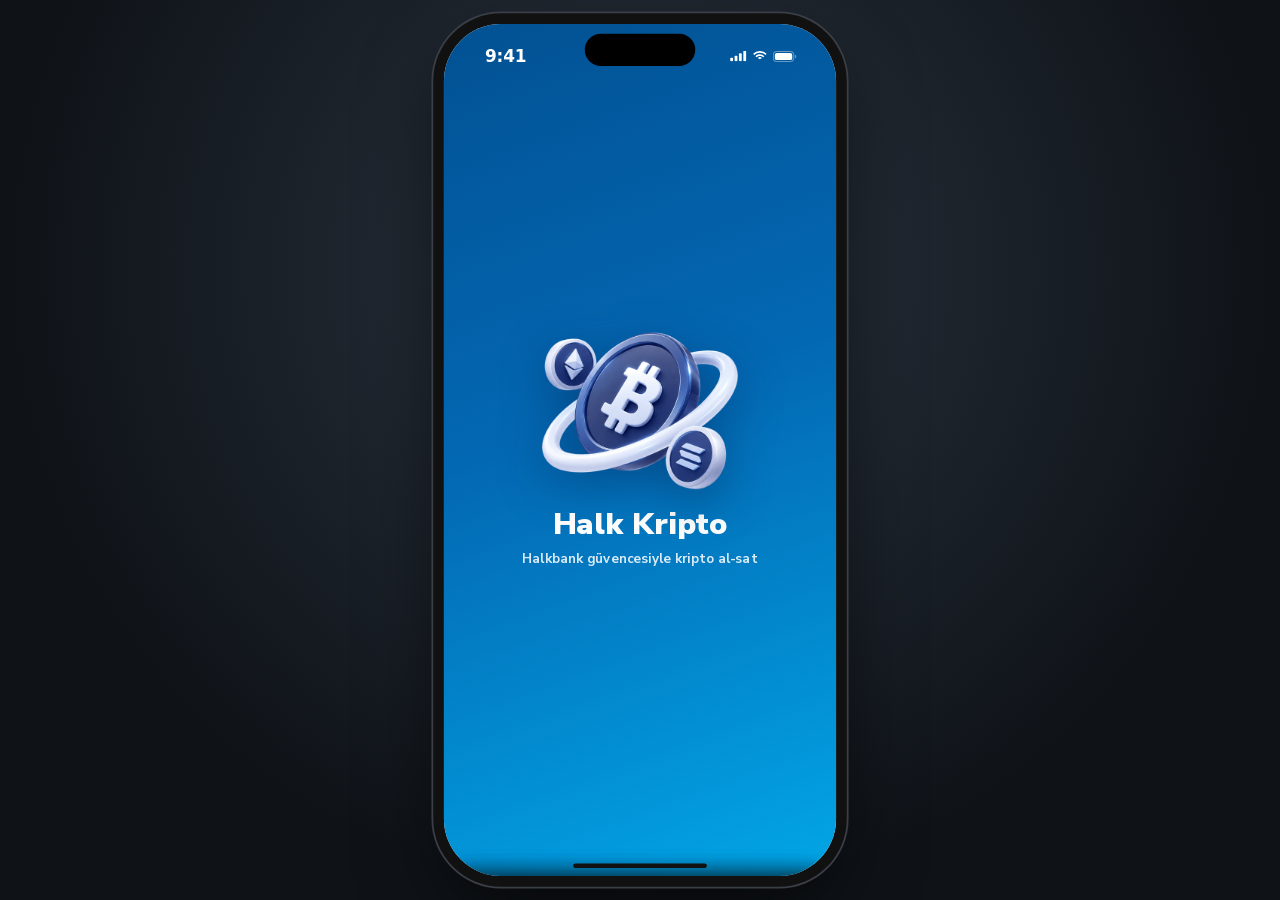
==== commit ab7d81f6: "Halkbank giriş ekranı (çıkışta); Halk Kripto giriş yapılmamış ana sayfa ve parola paneli Co-Authored" ====
--- a/kripto/index.html
+++ b/kripto/index.html
@@ -100,6 +100,7 @@
     <symbol id="k-heye" viewBox="0 0 18 13"><path d="M9 .5C5 .5 1.8 3 .5 6.5 1.8 10 5 12.5 9 12.5s7.2-2.5 8.5-6C16.2 3 13 .5 9 .5z" fill="#fff"/><circle cx="9" cy="6.5" r="3.4" fill="#0a74bd"/><circle cx="9" cy="6.5" r="1.6" fill="#fff"/></symbol>
     <symbol id="k-heye-off" viewBox="0 0 18 13"><path d="M9 .5C5 .5 1.8 3 .5 6.5 1.8 10 5 12.5 9 12.5s7.2-2.5 8.5-6C16.2 3 13 .5 9 .5z" fill="#fff"/><circle cx="9" cy="6.5" r="3.4" fill="#0a74bd"/><path d="M2 12 16 1" stroke="#0a74bd" stroke-width="3.4"/><path d="M2 12 16 1" stroke="#fff" stroke-width="1.6" stroke-linecap="round"/></symbol>
     <symbol id="k-spark" viewBox="0 0 24 24"><path d="M12 2.5c.5 4.4 2.8 6.9 7.5 7.5-4.7.6-7 3.1-7.5 7.5-.5-4.4-2.8-6.9-7.5-7.5 4.7-.6 7-3.1 7.5-7.5z" fill="currentColor"/><path d="M19 15.5c.2 1.8 1.1 2.8 3 3-1.9.2-2.8 1.2-3 3-.2-1.8-1.1-2.8-3-3 1.9-.2 2.8-1.2 3-3z" fill="currentColor"/></symbol>
+    <symbol id="k-up" viewBox="0 0 24 24"><path d="M12 4.5v15M5.5 11 12 4.5 18.5 11" fill="none" stroke="currentColor" stroke-width="3.2" stroke-linecap="round" stroke-linejoin="round"/></symbol>
     <symbol id="k-deposit" viewBox="0 0 16 16"><path d="M14 2 2.5 13.5M11 14H2V5" fill="none" stroke="currentColor" stroke-width="2.8" stroke-linecap="round" stroke-linejoin="round"/></symbol>
     <symbol id="k-withdraw" viewBox="0 0 16 16"><path d="M2 14 13.5 2.5M5 2h9v9" fill="none" stroke="currentColor" stroke-width="2.8" stroke-linecap="round" stroke-linejoin="round"/></symbol>
     <symbol id="k-orders" viewBox="0 0 24 24"><g fill="none" stroke="currentColor" stroke-width="2.4" stroke-linecap="round" stroke-linejoin="round"><path d="M3 6.5l1.6 1.6L8 4.8"/><path d="M11 6.5h10M3 12h18M3 17.5h18"/></g></symbol>
@@ -150,13 +151,13 @@
           <button class="kop press" data-soon><span class="ki"><svg width="13" height="13"><use href="#k-withdraw"/></svg></span>Çek</button>
         </div>
 
+        <div class="km-slider" id="km-slider"></div>
+        <div class="km-dots" id="km-dots"></div>
+
         <div class="card moves k-movescard">
           <div class="moves-head"><b>SON İŞLEMLERİM</b><button class="see-all press" data-ktabgo="k-history">Tümünü Gör <svg width="6" height="10"><use href="#i-chev-right"/></svg></button></div>
           <div id="k-moves"></div>
         </div>
-
-        <div class="km-slider" id="km-slider"></div>
-        <div class="km-dots" id="km-dots"></div>
 
         <div class="k-tabs" id="k-tabs"><button class="on" data-ktab="up">Yükselenler</button><button data-ktab="down">Düşenler</button><button data-ktab="fav">Favorilerim</button></div>
         <div class="k-colhead"><span>Kripto Varlık</span><span>Son Fiyat</span></div>
@@ -183,7 +184,6 @@
       <div class="grad-ext"></div>
       <div class="card kcard k-total" id="km-card"></div>
       <div class="k-tabs" id="km-tabs"><button class="on" data-kml="all">Tüm Kriptolar</button><button data-kml="fav">Favorilerim</button></div>
-      <div class="k-info"><svg width="20" height="20"><use href="#i-info"/></svg><span>TL çiftlerde limit emirler <b>%0</b> komisyon!</span></div>
       <div class="k-sorthead" id="km-sort">
         <button data-ksort="name">İsim <svg width="9" height="14"><use href="#k-sort"/></svg></button>
         <button data-ksort="price"><span id="km-price-lbl">En İyi Satış Fiyatı</span> <svg width="9" height="14"><use href="#k-sort"/></svg></button>
@@ -637,6 +637,13 @@
     <div class="acs-head"><h3>Tüm Hesaplarım</h3><button class="press" data-kclose aria-label="Kapat"><svg width="22" height="22" viewBox="0 0 18 18"><path d="m3 3 12 12M15 3 3 15" stroke="currentColor" stroke-width="2" stroke-linecap="round"/></svg></button></div>
     <div id="allacc-list"></div>
   </div>
+  <div class="sheet kl-sheet" id="kl-sheet" role="dialog" aria-label="Giriş Yap">
+    <div class="k-sheet-head"><span></span><button class="press" data-kclose aria-label="Kapat"><svg width="20" height="20" viewBox="0 0 18 18"><path d="m3 3 12 12M15 3 3 15" stroke="currentColor" stroke-width="2.2" stroke-linecap="round"/></svg></button></div>
+    <div class="kl-user"><span class="avatar"></span><b>Deniz Yılmaz</b><span class="kl-chev"><svg width="13" height="8"><use href="#i-chev-down"/></svg></span></div>
+    <label class="kl-field"><input id="kl-pass" type="password" inputmode="numeric" pattern="[0-9]*" maxlength="6" autocomplete="off" aria-label="Dijital parola"><span class="kl-dots" id="kl-dots"><i></i><i></i><i></i><i></i><i></i><i></i></span><button class="kl-go press" id="kl-go" data-klogin-go aria-label="Giriş yap"><svg width="20" height="16" viewBox="0 0 20 16"><path d="M1.5 8h16M11 1.5 17.5 8 11 14.5" fill="none" stroke="currentColor" stroke-width="2.2" stroke-linecap="round" stroke-linejoin="round"/></svg></button><span class="kl-load">Giriş yapılıyor…</span></label>
+    <button class="see-all press kl-forgot" data-kforgot>Parolamı Unuttum</button>
+    <p class="kl-hint">Halkbank dijital parolanızla giriş yapabilirsiniz.</p>
+  </div>
 </div>
 <script src="../common.js"></script>
 <script src="app.js"></script>
--- a/styles.css
+++ b/styles.css
@@ -216,7 +216,7 @@
 .btn-row { display: flex; align-items: center; justify-content: flex-start; gap: 16px; height: 47px; border-radius: 7px; padding: 0 20px 0 38px; background: var(--grad); color: #fff; font-size: 18px; font-weight: 800; width: 100%; }
 
 /* ---------- Açılış ---------- */
-#splash { background: #0275b6 url(img/acilis.jpg) center / cover no-repeat; z-index: 50; visibility: visible; }
+#splash { background: #0a5ea8 url(img/acilis.jpg) center / cover no-repeat; z-index: 50; visibility: visible; }
 #splash.gone { opacity: 0; pointer-events: none; }
 
 /* ---------- Ana Sayfa ---------- */
@@ -580,3 +580,27 @@
 .acs-cols b { display: block; font-size: 22px; font-weight: 800; color: var(--ink); margin-top: 4px; white-space: nowrap; overflow: hidden; text-overflow: ellipsis; letter-spacing: .3px; }
 .acs-cols b small { font-size: 14px; }
 .acs-cols b.up { color: var(--green); } .acs-cols b.down { color: var(--red); }
+
+/* ---------- Giriş ekranı (Halkbank) ---------- */
+.lg-screen { z-index: 48; background: #fff; visibility: visible; opacity: 0; pointer-events: none; transition: opacity .35s ease; }
+.lg-screen.active { opacity: 1; pointer-events: auto; }
+.lg-bg { position: absolute; left: 0; top: 0; width: 100%; height: auto; display: block; pointer-events: none; user-select: none; -webkit-user-select: none; }
+.lg-hot { position: absolute; border-radius: 12px; }
+.lg-round { border-radius: 50%; }
+.lg-av { position: absolute; border-radius: 50%; background: #fff url(img/avatar.jpg) center/cover; box-shadow: inset 0 0 0 3px #fff; }
+.lg-name { position: absolute; color: #fff; font-size: 19px; font-weight: 700; letter-spacing: .2px; line-height: 26px; text-shadow: 0 1px 6px rgba(0,0,0,.15); }
+.lg-field { position: absolute; display: flex; align-items: center; padding: 0 14px; border-radius: 9px; }
+.lg-field input { width: 100%; border: 0; outline: 0; background: none; color: #fff; font: 600 16px 'Nunito Sans', sans-serif; letter-spacing: .3px; -webkit-user-select: text; user-select: text; caret-color: #fff; }
+.lg-field input::placeholder { color: rgba(255,255,255,.95); font-weight: 600; }
+.lg-field input[type="password"]:not(:placeholder-shown) { letter-spacing: 6px; font-size: 20px; }
+.lg-field:focus-within { background: rgba(255,255,255,.08); box-shadow: 0 0 0 1.5px rgba(255,255,255,.9); }
+.lg-load { position: absolute; right: 14px; color: #fff; font-size: 14px; font-weight: 700; opacity: 0; transition: opacity .2s; }
+.lg-field.busy .lg-load { opacity: 1; }
+.home-top .row1 button.avatar { border: 0; padding: 0; }
+.hl-dlg { text-align: center; }
+.hl-dlg .avatar { display: block; margin: 4px auto 0; width: 64px; height: 64px; }
+.hl-dlg h3 { margin-top: 10px; }
+.hl-dlg p { font-size: 15px; color: var(--ink-3); margin: 6px 0 0; }
+.hl-btns { display: flex; gap: 12px; margin-top: 22px; }
+.hl-btns > * { flex: 1; height: 50px; border-radius: 10px; font-size: 17px; }
+#login.lg-screen, #login.lg-screen.active { z-index: 48; }
--- a/kripto/app.css
+++ b/kripto/app.css
@@ -598,7 +598,6 @@
 .km-dots i { width: 7px; height: 7px; border-radius: 4px; background: #c3cbd4; transition: width .2s, background .2s; }
 .km-dots i.on { width: 18px; background: var(--blue); }
 .km-sl { padding-top: 16px; }
-.km-sl-x { position: absolute; top: 8px; right: 8px; width: 34px; height: 34px; display: flex; align-items: center; justify-content: center; color: #fff; opacity: .9; z-index: 1; }
 /* Günün Özeti: sağda oran rozeti */
 .km-sl-art { width: 104px; height: 104px; }
 .km-rate { width: 92px; height: 92px; border-radius: 50%; background: #fff; box-shadow: 0 6px 16px rgba(0,0,0,.18); display: flex; flex-direction: column; align-items: center; justify-content: center; position: relative; }
@@ -612,3 +611,56 @@
 .km-rate-arrow { position: absolute; top: 17px; right: 19px; width: 0; height: 0; border-left: 5px solid transparent; border-right: 5px solid transparent; }
 .km-rate.up .km-rate-arrow { border-bottom: 7px solid var(--green); }
 .km-rate.down .km-rate-arrow { border-top: 7px solid var(--red); }
+/* Günün Özeti: Halkbank "IBAN'a Gerek Yok" kartının ölçüsü — başlık, iki satır metin, Kapat + işlem düğmesi */
+.km-sl { height: 174px; min-height: 0; padding: 18px 112px 16px 18px; }
+.km-sl > b { display: flex; align-items: center; gap: 6px; font-size: 18px; margin-top: 0; white-space: nowrap; overflow: hidden; text-overflow: ellipsis; }
+.km-sl > b svg { flex: none; opacity: .9; }
+.km-sl p { font-size: 14px; line-height: 1.4; margin-top: 7px; display: -webkit-box; -webkit-line-clamp: 2; -webkit-box-orient: vertical; overflow: hidden; }
+.km-sl-btns { padding-top: 0; }
+.km-sl-btns button { height: 34px; padding: 0 16px; }
+.km-sl-btns button:first-child { background: none; color: #fff; }
+.km-sl-art { right: 12px; width: 92px; height: 92px; }
+.km-rate { width: 80px; height: 80px; }
+.km-rate b { font-size: 15px; }
+.km-rate .coin-ic { width: 22px; height: 22px; }
+.km-rate .coin-ic svg { width: 13px; height: 13px; }
+.km-rate-arrow { top: 14px; right: 15px; }
+.km-sl .km-sl-btns button:first-child { background: none; color: #fff; font-weight: 600; }
+/* Günün Özeti rozeti: yalnızca yön (yukarı yeşil / aşağı kırmızı) ya da kartın ikonu */
+.km-rate { width: 68px; height: 68px; box-shadow: 0 6px 16px rgba(0,0,0,.16) !important; }
+.km-rate.up { color: var(--green); }
+.km-rate.down { color: var(--red); }
+.km-rate.down svg { transform: rotate(180deg); }
+.km-rate.flat { color: var(--blue); }
+.km-rate.flat svg { width: 28px; height: 28px; }
+.km-sl-art { width: 96px; height: 96px; right: 14px; background: rgba(255,255,255,.16); box-shadow: 0 0 0 11px rgba(255,255,255,.07); }
+/* Günün Özeti: düğme gibi değil, karta işlenmiş illüstrasyon */
+.km-sl-art { width: 112px; height: 100px; right: 6px; top: auto; bottom: 14px; transform: none; background: none; box-shadow: none; border-radius: 0; }
+.km-ill { display: block; overflow: visible; }
+.km-ill-ic { width: 96px; height: 96px; margin: 2px 0 0 10px; border-radius: 50%; background: rgba(255,255,255,.13); box-shadow: 0 0 0 10px rgba(255,255,255,.06); display: flex; align-items: center; justify-content: center; color: #fff; opacity: .95; }
+.km-sl { padding-right: 116px; }
+
+/* ---------- Giriş yapılmamış ana sayfa ---------- */
+.k-out #k-home .k-movescard, .k-out #k-home .km-slider, .k-out #k-home .km-dots, .k-out [data-nbadge] { display: none !important; }
+.kw-card { display: flex; gap: 14px; align-items: flex-start; }
+.kw-card img { width: 78px; height: auto; flex: none; margin-top: 2px; filter: drop-shadow(0 6px 10px rgba(2,81,147,.2)); }
+.kw-card b { display: block; font-size: 18px; font-weight: 800; color: var(--ink); line-height: 1.3; }
+.kw-card p { font-size: 15px; color: var(--ink-3); line-height: 1.4; margin: 6px 0 12px; font-weight: 600; }
+/* Giriş paneli (alttan) */
+.sheet.kl-sheet { height: 62%; background: var(--bg-home); padding-top: 14px; }
+.kl-user { display: flex; align-items: center; gap: 12px; margin-top: 12px; }
+.kl-user .avatar { width: 46px; height: 46px; }
+.kl-user b { font-size: 18px; font-weight: 800; color: var(--ink); }
+.kl-chev { width: 34px; height: 34px; border-radius: 9px; background: #fff; display: flex; align-items: center; justify-content: center; color: var(--orange); }
+.kl-field { position: relative; display: flex; align-items: center; height: 64px; margin-top: 22px; padding: 0 8px 0 20px; border-radius: 10px; background: #fff; border: 1.5px solid #d3d8de; }
+.kl-field:focus-within { border-color: var(--blue); box-shadow: 0 0 0 3px rgba(5,118,184,.12); }
+.kl-field input { position: absolute; inset: 0; width: 100%; height: 100%; opacity: 0; font-size: 16px; }
+.kl-dots { flex: 1; display: flex; gap: 22px; pointer-events: none; }
+.kl-dots i { width: 12px; height: 12px; border-radius: 50%; background: #dfe4ea; transition: background .15s, transform .15s; }
+.kl-dots i.on { background: var(--blue); transform: scale(1.1); }
+.kl-go { position: relative; z-index: 1; width: 48px; height: 48px; border-radius: 10px; display: flex; align-items: center; justify-content: center; color: #9aa3ad; transition: background .2s, color .2s; }
+.kl-go.on { background: var(--grad); color: #fff; }
+.kl-load { position: absolute; right: 70px; font-size: 14px; font-weight: 700; color: var(--blue); opacity: 0; transition: opacity .2s; }
+.kl-sheet.busy .kl-load { opacity: 1; }
+.kl-forgot { margin-top: 16px; font-size: 15px; font-weight: 800; }
+.kl-hint { font-size: 14px; color: var(--gray); margin-top: 18px; }
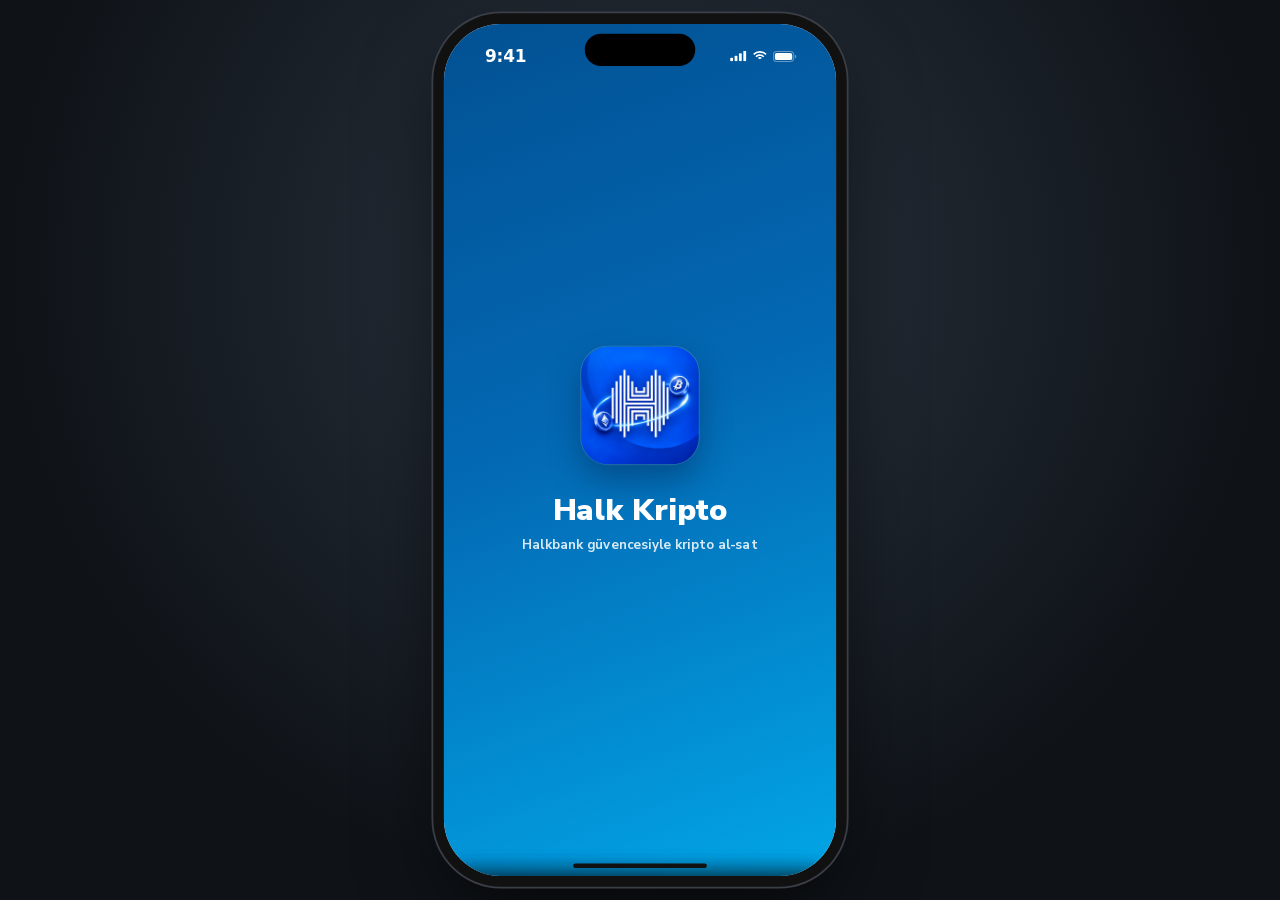
==== commit 8e9c0443: "Halk Kripto açılış, geçiş, karşılama kartı ve dekontta yeni ikon Co-Authored-By: Claude Opus 5.5 <no" ====
--- a/kripto/index.html
+++ b/kripto/index.html
@@ -124,7 +124,7 @@
 
   <section class="screen active" id="k-splash">
     <div class="k-splash-in">
-      <img src="img/logo.png" alt="" class="k-splash-logo">
+      <img src="icons/icon-512.png" alt="" class="k-splash-logo">
       <div class="k-brand">Halk Kripto</div>
       <div class="k-tag">Halkbank güvencesiyle kripto al-sat</div>
     </div>
@@ -524,6 +524,51 @@
     </div>
   </section>
 
+  <!-- ===================== KRİPTO DETAY (Halkbank ile ortak: ../coin.js) ===================== -->
+  <section class="screen k-push" id="coin">
+    <header class="header">
+      <button class="hbtn left press" data-kpop aria-label="Geri"><svg width="20" height="18"><use href="#i-back"/></svg></button>
+      <h1 id="coin-title">BTC/TL</h1>
+      <button class="hbtn right press" id="coin-fav" aria-label="Favori"><svg width="24" height="24" viewBox="0 0 24 24"><path d="m12 2.6 2.9 6 6.6.8-4.9 4.5 1.3 6.5L12 17.1l-5.9 3.3 1.3-6.5L2.5 9.4l6.6-.8z" fill="none" stroke="#fff" stroke-width="1.8" stroke-linejoin="round"/></svg></button>
+    </header>
+    <div class="scroll" id="coin-scroll">
+      <div class="pad-header"></div>
+      <div class="seg" id="coin-seg"><button class="on" data-seg="ozet">Özet</button><button data-seg="durum">Durumum</button></div>
+
+      <div data-pane="ozet">
+        <div class="card cd-card">
+          <div class="cd-head">
+            <span class="coin-ic" id="cd-ic"></span>
+            <div><b id="cd-pair">BTC/TL</b><span id="cd-name">Bitcoin/Türk Lirası</span></div>
+          </div>
+          <div class="cd-price"><span class="amt-big" id="cd-price"></span><span class="cd-ch" id="cd-ch"></span></div>
+          <div class="cd-time" id="cd-time"></div>
+          <div class="chart" id="chart">
+            <svg id="chart-svg" width="402" height="250" viewBox="0 0 402 250"></svg>
+            <div class="chart-tip" id="chart-tip"></div>
+          </div>
+          <div class="ranges" id="ranges"><button data-r="1S" class="on">1S</button><button data-r="24S">24S</button><button data-r="1H">1H</button><button data-r="1A">1A</button><button data-r="3A">3A</button><button data-r="6A">6A</button><button data-r="1Y">1Y</button></div>
+        </div>
+
+        <div class="section-title">FİYAT ARALIĞI</div>
+        <div class="card info-card" id="cd-range"></div>
+
+        <div class="section-title with-icon">PİYASA BİLGİLERİ <button class="press" data-toast="Piyasa verileri bilgi amaçlıdır." style="color:#0576b8"><svg width="20" height="20"><use href="#i-info"/></svg></button></div>
+        <div class="card info-card" id="cd-market"></div>
+      </div>
+
+      <div data-pane="durum" hidden>
+        <div class="card hold-head" id="cd-hold-head"></div>
+        <div class="card info-card" id="cd-hold"></div>
+      </div>
+      <div style="height:calc(var(--sab) + 110px)"></div>
+    </div>
+    <div class="bottom-btns cd-btns">
+      <button class="btn-primary press" id="cd-buy" data-ktrade="btc/TL/buy">Al</button>
+      <button class="btn-primary press sell" id="cd-sell" data-ktrade="btc/TL/sell">Sat</button>
+    </div>
+  </section>
+
   <!-- ===================== ARAMA ===================== -->
   <section class="screen k-push" id="k-search">
     <header class="header">
@@ -646,6 +691,7 @@
   </div>
 </div>
 <script src="../common.js"></script>
+<script src="../coin.js"></script>
 <script src="app.js"></script>
 </body>
 </html>
--- a/styles.css
+++ b/styles.css
@@ -543,8 +543,8 @@
 /* Halk Kripto açılış ekranının (kripto/app.css #k-splash) birebir aynısı: geçiş kesintisiz görünür */
 .switch-launch { position: absolute; inset: 0; display: flex; align-items: center; justify-content: center; background: linear-gradient(160deg, #025193 0%, #0368b3 45%, #02a6e6 100%); }
 .switch-launch .k-splash-in { text-align: center; color: #fff; }
-.switch-launch .k-splash-logo { width: 220px; height: auto; filter: drop-shadow(0 16px 26px rgba(0,20,60,.35)); }
-.switch-launch .k-brand { font-size: 34px; font-weight: 900; letter-spacing: .3px; margin-top: 10px; }
+.switch-launch .k-splash-logo { width: 132px; height: 132px; border-radius: 30px; box-shadow: 0 18px 36px rgba(0,20,60,.35), 0 0 0 1px rgba(255,255,255,.18); }
+.switch-launch .k-brand { font-size: 34px; font-weight: 900; letter-spacing: .3px; margin-top: 22px; }
 .switch-launch .k-tag { font-size: 15px; font-weight: 700; opacity: .85; margin-top: 6px; }
 #kripto-frame { position: absolute; inset: 0; width: 100%; height: 100%; border: 0; background: transparent; }
 
@@ -565,7 +565,7 @@
 .acs-sec + .acs-card { margin-top: 0; }
 .acs-card > .radio { grid-row: 1 / 3; align-self: start; margin-top: 12px; }
 .acs-card.on > .radio { border-color: var(--blue); background: var(--blue); }
-.acs-card.on > .radio::after { content: ''; position: absolute; left: 6px; top: 2.5px; width: 5px; height: 10px; border: solid #fff; border-width: 0 2.4px 2.4px 0; transform: rotate(45deg); background: none; border-radius: 0; inset: auto; }
+.acs-card.on > .radio::after { content: ''; position: absolute; inset: auto; left: 50%; top: 45%; width: 5px; height: 10px; border: solid #fff; border-width: 0 2.4px 2.4px 0; background: none; border-radius: 0; transform: translate(-50%, -50%) rotate(45deg); }
 .acs-title { display: flex; align-items: center; gap: 8px; min-width: 0; }
 .acs-title b { font-size: 17px; font-weight: 800; color: var(--ink); white-space: nowrap; overflow: hidden; text-overflow: ellipsis; }
 .acs-title .star { width: 18px; height: 18px; flex: none; }
--- a/kripto/app.css
+++ b/kripto/app.css
@@ -4,8 +4,8 @@
 #k-splash { z-index: 50; display: flex; align-items: center; justify-content: center; background: linear-gradient(160deg, #025193 0%, #0368b3 45%, #02a6e6 100%); transition: opacity .5s ease; }
 #k-splash.gone { opacity: 0; pointer-events: none; }
 .k-splash-in { text-align: center; color: #fff; animation: k-rise .7s cubic-bezier(.2,.8,.2,1) both; }
-.k-splash-logo { width: 220px; height: auto; filter: drop-shadow(0 16px 26px rgba(0,20,60,.35)); }
-.k-brand { font-size: 34px; font-weight: 900; letter-spacing: .3px; margin-top: 10px; }
+.k-splash-logo { width: 132px; height: 132px; border-radius: 30px; box-shadow: 0 18px 36px rgba(0,20,60,.35), 0 0 0 1px rgba(255,255,255,.18); }
+.k-brand { font-size: 34px; font-weight: 900; letter-spacing: .3px; margin-top: 22px; }
 .k-tag { font-size: 15px; font-weight: 700; opacity: .85; margin-top: 6px; }
 @keyframes k-rise { from { opacity: 0; transform: translateY(14px) scale(.96); } }
 
@@ -106,8 +106,6 @@
 .ka-group.open .ka-chev { transform: rotate(180deg); }
 .ka-body { display: none; border-top: 1px solid var(--line); }
 .ka-group.open .ka-body { display: block; }
-.ka-pending { display: flex; justify-content: space-between; padding: 13px 0; border-bottom: 1px solid var(--line); font-size: 14px; color: var(--gray-2); }
-.ka-pending b { color: var(--ink-3); font-weight: 700; }
 .ka-group .coin-row, .ka-group .asset-row { align-items: center; }
 .ka-group .asset-row .coin-name { align-self: flex-start; }
 .ka-group .coin-name b { font-size: 16px; }
@@ -526,7 +524,7 @@
 .kdk-page { font-size: 20px; font-weight: 800; color: #000; margin: 0 0 18px 10px; }
 .kdk-doc { font: 9.5px/1.45 'SF Mono', Menlo, Consolas, monospace; color: #222; }
 .kdk-top { display: flex; align-items: center; gap: 6px; margin-bottom: 4px; }
-.kdk-top img { width: 26px; height: auto; }
+.kdk-top img { width: 22px; height: 22px; border-radius: 5px; }
 .kdk-top b { font: 900 14px 'Nunito Sans', sans-serif; color: #025193; letter-spacing: .4px; }
 .kdk-top span { margin-left: 60px; font: 700 11px 'Nunito Sans', sans-serif; letter-spacing: .5px; }
 .kdk-box { border: 1px solid #b9c2cc; border-radius: 3px; padding: 5px 7px; margin-top: 4px; }
@@ -643,7 +641,7 @@
 /* ---------- Giriş yapılmamış ana sayfa ---------- */
 .k-out #k-home .k-movescard, .k-out #k-home .km-slider, .k-out #k-home .km-dots, .k-out [data-nbadge] { display: none !important; }
 .kw-card { display: flex; gap: 14px; align-items: flex-start; }
-.kw-card img { width: 78px; height: auto; flex: none; margin-top: 2px; filter: drop-shadow(0 6px 10px rgba(2,81,147,.2)); }
+.kw-card img { width: 64px; height: 64px; border-radius: 15px; flex: none; margin-top: 2px; box-shadow: 0 6px 14px rgba(2,81,147,.25); }
 .kw-card b { display: block; font-size: 18px; font-weight: 800; color: var(--ink); line-height: 1.3; }
 .kw-card p { font-size: 15px; color: var(--ink-3); line-height: 1.4; margin: 6px 0 12px; font-weight: 600; }
 /* Giriş paneli (alttan) */
@@ -664,3 +662,5 @@
 .kl-sheet.busy .kl-load { opacity: 1; }
 .kl-forgot { margin-top: 16px; font-size: 15px; font-weight: 800; }
 .kl-hint { font-size: 14px; color: var(--gray); margin-top: 18px; }
+/* Fotoğraf rozeti: sağ üstte sayısız turuncu nokta (Halkbank zil noktası gibi) */
+.avatar i.k-nbadge { right: -1px; top: -1px; bottom: auto; width: 13px; height: 13px; min-width: 0; padding: 0; border-radius: 50%; border: 2px solid #fff; font-size: 0; line-height: 0; color: transparent; overflow: hidden; }
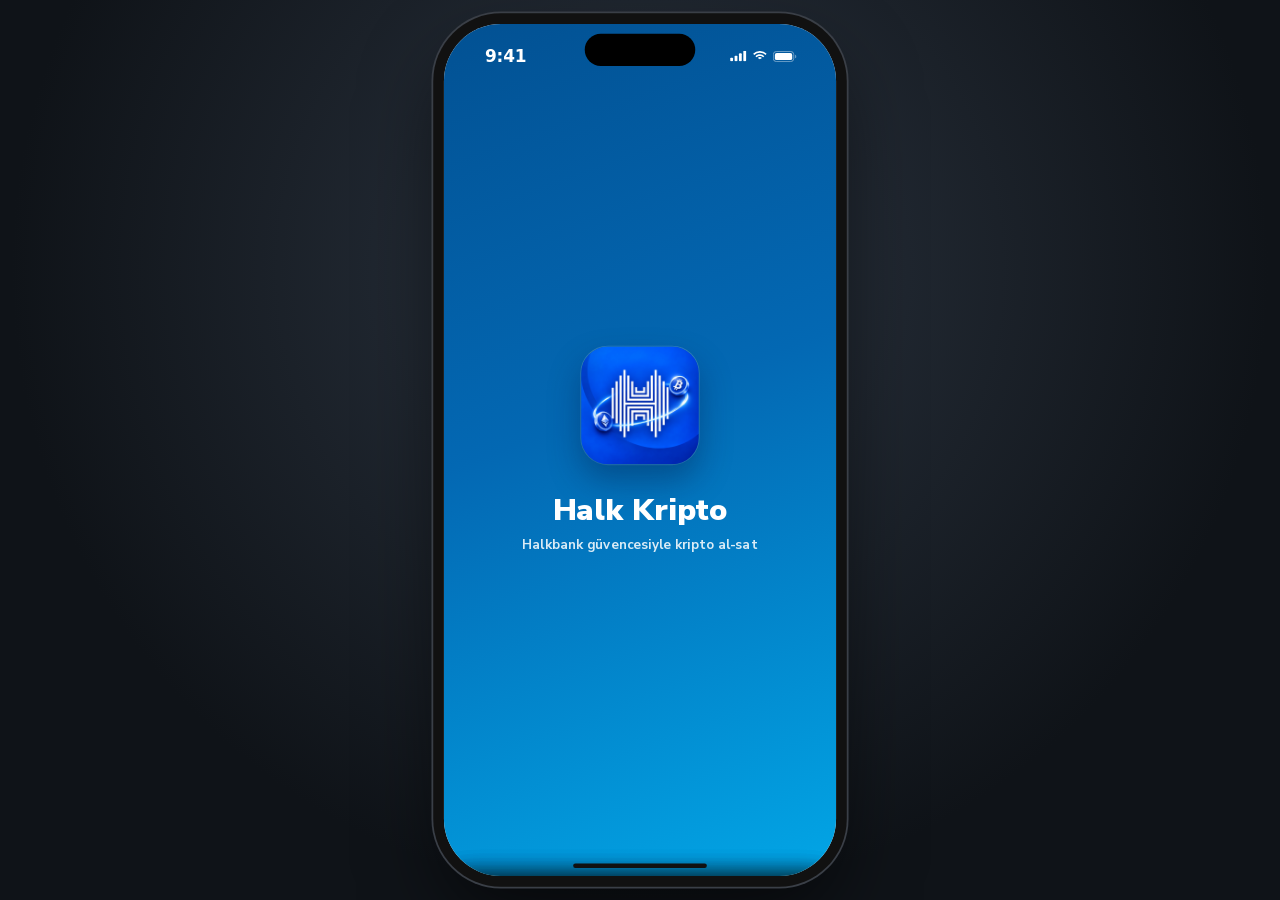
==== commit d8d23399: "Halk Kripto: Çek akışı (TL/USD ve kripto; kayıtlı hesap/adres, adımlar, SMS doğrulama, sonuç) Co-Aut" ====
--- a/kripto/index.html
+++ b/kripto/index.html
@@ -148,7 +148,7 @@
         <div class="kops k-kops">
           <button class="kop press" data-ktrade=""><span class="ki"><svg width="16" height="14"><use href="#i-transfer"/></svg></span>Al/Sat</button>
           <button class="kop press" data-kpush="k-dep"><span class="ki"><svg width="13" height="13"><use href="#k-deposit"/></svg></span>Yatır</button>
-          <button class="kop press" data-soon><span class="ki"><svg width="13" height="13"><use href="#k-withdraw"/></svg></span>Çek</button>
+          <button class="kop press" data-kpush="k-wd"><span class="ki"><svg width="13" height="13"><use href="#k-withdraw"/></svg></span>Çek</button>
         </div>
 
         <div class="km-slider" id="km-slider"></div>
@@ -214,7 +214,7 @@
         <div class="kops k-kops">
           <button class="kop press" data-ktrade=""><span class="ki"><svg width="16" height="14"><use href="#i-transfer"/></svg></span>Al/Sat</button>
           <button class="kop press" data-kpush="k-dep"><span class="ki"><svg width="13" height="13"><use href="#k-deposit"/></svg></span>Yatır</button>
-          <button class="kop press" data-soon><span class="ki"><svg width="13" height="13"><use href="#k-withdraw"/></svg></span>Çek</button>
+          <button class="kop press" data-kpush="k-wd"><span class="ki"><svg width="13" height="13"><use href="#k-withdraw"/></svg></span>Çek</button>
         </div>
 
         <label class="search"><svg width="22" height="22" style="color:#0576b8"><use href="#i-search"/></svg><input id="ka-q" type="search" placeholder="Varlıklarınızda arayın" autocomplete="off" autocorrect="off" spellcheck="false"></label>
@@ -569,6 +569,31 @@
     </div>
   </section>
 
+  <!-- ===================== ÇEK ===================== -->
+  <section class="screen k-push" id="k-wd">
+    <header class="header"><button class="hbtn left press" data-kpop aria-label="Geri"><svg width="20" height="18"><use href="#i-back"/></svg></button><h1>Çek</h1></header>
+    <div class="scroll">
+      <div class="pad-header"></div>
+      <p class="kd-lead">İşlem yapacağınız varlığı seçin.</p>
+      <div class="section-title">PARA ÇEK</div>
+      <div class="list-card" id="kw-fiat"></div>
+      <div class="section-title">KRİPTO ÇEK</div>
+      <div class="list-card" id="kw-list"></div>
+      <div style="height:calc(var(--sab) + 30px)"></div>
+    </div>
+  </section>
+
+  <section class="screen k-push" id="k-wdx">
+    <header class="header"><button class="hbtn left press" data-wdback aria-label="Geri"><svg width="20" height="18"><use href="#i-back"/></svg></button><h1 id="wx-title">Çek</h1></header>
+    <div class="scroll" id="wx-scroll">
+      <div class="pad-header"></div>
+      <div class="wx-steps" id="wx-steps"></div>
+      <div id="wx-body"></div>
+      <div style="height:calc(var(--sab) + 30px)"></div>
+    </div>
+    <div class="wx-notif" id="wx-notif"></div>
+  </section>
+
   <!-- ===================== ARAMA ===================== -->
   <section class="screen k-push" id="k-search">
     <header class="header">
@@ -689,6 +714,11 @@
     <button class="see-all press kl-forgot" data-kforgot>Parolamı Unuttum</button>
     <p class="kl-hint">Halkbank dijital parolanızla giriş yapabilirsiniz.</p>
   </div>
+  <div class="sheet kt-sheet" id="wx-pick" role="dialog" aria-label="Seçim">
+    <div class="grab"></div>
+    <div class="k-sheet-head"><h3 id="wxp-title"></h3><button class="press" data-kclose aria-label="Kapat"><svg width="18" height="18" viewBox="0 0 18 18"><path d="m3 3 12 12M15 3 3 15" stroke="currentColor" stroke-width="2.4" stroke-linecap="round"/></svg></button></div>
+    <div class="cs-list" id="wxp-list"></div>
+  </div>
 </div>
 <script src="../common.js"></script>
 <script src="../coin.js"></script>
--- a/kripto/app.css
+++ b/kripto/app.css
@@ -664,3 +664,79 @@
 .kl-hint { font-size: 14px; color: var(--gray); margin-top: 18px; }
 /* Fotoğraf rozeti: sağ üstte sayısız turuncu nokta (Halkbank zil noktası gibi) */
 .avatar i.k-nbadge { right: -1px; top: -1px; bottom: auto; width: 13px; height: 13px; min-width: 0; padding: 0; border-radius: 50%; border: 2px solid #fff; font-size: 0; line-height: 0; color: transparent; overflow: hidden; }
+
+/* ---------- Çek ---------- */
+#k-wd, #k-wdx { background: var(--bg-home); }
+.kw-bal { font-style: normal; text-align: right; font-size: 14px; font-weight: 800; color: var(--ink); white-space: nowrap; }
+.kw-bal small { display: block; font-size: 12px; color: var(--gray); font-weight: 600; margin-top: 1px; }
+.wx-steps { display: flex; justify-content: center; gap: 0; margin: 18px 19px 4px; }
+.wx-steps[hidden] { display: none; }
+.wx-steps > div { flex: 1; position: relative; display: flex; flex-direction: column; align-items: center; gap: 6px; font-size: 12px; font-weight: 700; color: var(--gray); }
+.wx-steps > div + div::before { content: ''; position: absolute; top: 13px; right: 50%; width: 100%; height: 2px; background: #d3d8de; z-index: 0; }
+.wx-steps > div.done::before, .wx-steps > div.on::before { background: var(--blue); }
+.wx-steps i { position: relative; z-index: 1; width: 28px; height: 28px; border-radius: 50%; background: #d3d8de; color: #fff; font: normal 800 13px/28px 'Nunito Sans', sans-serif; text-align: center; display: flex; align-items: center; justify-content: center; }
+.wx-steps .on i { background: var(--blue); box-shadow: 0 0 0 4px rgba(5,118,184,.15); }
+.wx-steps .done i { background: var(--green); }
+.wx-steps .on span { color: var(--blue); }
+.wx-asset { display: flex; align-items: center; gap: 12px; margin: 16px 19px 0; padding: 14px 16px; }
+.wx-asset .coin-ic { width: 40px; height: 40px; }
+.wx-asset > div { flex: 1; min-width: 0; }
+.wx-asset span { display: block; font-size: 12px; color: var(--gray); font-weight: 600; }
+.wx-asset b { display: block; font-size: 16px; font-weight: 800; color: var(--ink); }
+.wx-asset em { font-style: normal; text-align: right; }
+.wx-asset em small { display: block; font-size: 11px; color: var(--gray); font-weight: 600; }
+.wx-asset em b { font-size: 15px; white-space: nowrap; }
+.wx-field { display: flex; align-items: center; gap: 10px; width: calc(100% - 38px); margin: 10px 19px 0; padding: 12px 16px; border-radius: 8px; background: #fff; border: 1.5px solid #d3d8de; text-align: left; flex-wrap: wrap; }
+.wx-field span { width: 100%; font-size: 13px; color: var(--gray-2); font-weight: 600; }
+.wx-field b { flex: 1; min-width: 0; font-size: 16px; font-weight: 800; color: var(--ink); white-space: nowrap; overflow: hidden; text-overflow: ellipsis; }
+.wx-field span + b { margin-top: -6px; }
+.wx-field .kp-chev { margin-top: -18px; }
+.wx-field.info { background: var(--tile); border-color: var(--tile); }
+#k-wdx .kt-in { margin: 10px 19px 0; }
+.wx-iban, .wx-code { height: auto; min-height: 64px; flex-wrap: wrap; padding: 10px 16px; align-content: center; }
+.wx-code-l { width: 100%; font-size: 13px !important; color: var(--gray-2) !important; font-weight: 600 !important; }
+.wx-iban input, .wx-code input { font-size: 17px; letter-spacing: .3px; }
+.wx-code input { letter-spacing: 6px; }
+.wx-qr { color: var(--blue); display: flex; margin-top: -22px; }
+.wx-amt { margin-top: 14px !important; }
+.wx-hints { display: flex; justify-content: space-between; align-items: center; margin: 8px 21px 0; font-size: 13px; color: var(--gray-2); font-weight: 600; }
+.wx-hints .see-all { font-size: 13px; font-weight: 800; }
+.wx-err { margin: 10px 19px 0; }
+.wx-total { margin: 14px 19px 0; padding: 4px 16px; }
+.wx-total .sum-row, #k-wdx .sum-card .sum-row { display: flex; justify-content: space-between; align-items: baseline; gap: 14px; padding: 11px 0; }
+.wx-total .sum-row b, #k-wdx .sum-card .sum-row b { margin: 0; font-size: 15px; text-align: right; white-space: normal; }
+#k-wdx .sum-card .sum-row span { flex: none; max-width: 45%; }
+.wx-mono { font-size: 13px; word-break: break-all; font-weight: 800; color: var(--ink); }
+.wx-check { display: flex; align-items: flex-start; gap: 12px; margin: 12px 19px 0; font-size: 14px; font-weight: 700; color: var(--ink-3); line-height: 1.4; }
+.wx-check.card { padding: 14px 16px; }
+.wx-check input { display: none; }
+.wx-check i { width: 24px; height: 24px; border-radius: 5px; border: 2px solid #c3c9d0; flex: none; position: relative; background: #fff; }
+.wx-check input:checked + i { background: var(--blue); border-color: var(--blue); }
+.wx-check input:checked + i::after { content: ''; position: absolute; left: 6.5px; top: 2px; width: 5px; height: 11px; border: solid #fff; border-width: 0 2.4px 2.4px 0; transform: rotate(45deg); }
+.wx-lead { margin: 18px 19px 4px; }
+.wx-lead > b { display: block; font-size: 17px; font-weight: 800; color: var(--ink); }
+.wx-lead p { font-size: 15px; color: var(--ink-3); margin-top: 6px; line-height: 1.45; font-weight: 600; }
+.wx-lead p b { color: var(--ink); }
+#k-wdx .sum-card { margin: 12px 19px 0; }
+.wx-warn { margin: 14px 21px 0; font-size: 14px; color: var(--ink-3); line-height: 1.45; font-weight: 600; }
+.wx-edit { margin-top: 10px; }
+.wx-edit .btn-secondary { width: 100%; height: 53px; border-radius: 10px; }
+.wx-timer { position: absolute; right: 14px; top: 50%; transform: translateY(-50%); display: grid; grid-template-columns: auto auto; column-gap: 6px; align-items: center; font-style: normal; color: var(--ink); }
+.wx-timer svg { grid-row: 1 / 3; }
+.wx-timer small { font-size: 11px; color: var(--gray); font-weight: 700; }
+.wx-timer b { font-size: 16px; font-weight: 800; }
+.wx-code { position: relative; }
+.wx-resend { margin: 10px 21px 0; font-size: 14px; font-weight: 800; }
+.wx-resend:disabled { color: #b9c2cc; }
+.wx-res { margin-top: 20px; }
+/* SMS bildirimi (demo) */
+.wx-notif { position: absolute; z-index: 30; left: 12px; right: 12px; top: calc(var(--sat) + 6px); display: flex; gap: 10px; align-items: flex-start; padding: 12px 14px; border-radius: 18px; background: rgba(245,246,248,.97); box-shadow: 0 10px 30px rgba(0,0,0,.22); transform: translateY(-160%); transition: transform .45s cubic-bezier(.2,.9,.2,1); cursor: pointer; }
+.wx-notif.show { transform: none; }
+.wx-notif img { width: 38px; height: 38px; border-radius: 9px; flex: none; }
+.wx-notif b { font-size: 13px; color: #111; }
+.wx-notif b small { font-weight: 600; color: #888; margin-left: 6px; }
+.wx-notif span { display: block; font-size: 14px; color: #222; line-height: 1.35; margin-top: 2px; }
+.wx-notif span b { font-size: 14px; }
+.kd-row em.kw-bal { background: none; padding: 0; border-radius: 0; color: var(--ink); font-size: 14px; }
+.wx-notif { visibility: hidden; opacity: 0; transition: transform .45s cubic-bezier(.2,.9,.2,1), opacity .3s, visibility 0s .45s; }
+.wx-notif.show { visibility: visible; opacity: 1; transition: transform .45s cubic-bezier(.2,.9,.2,1), opacity .2s, visibility 0s; }
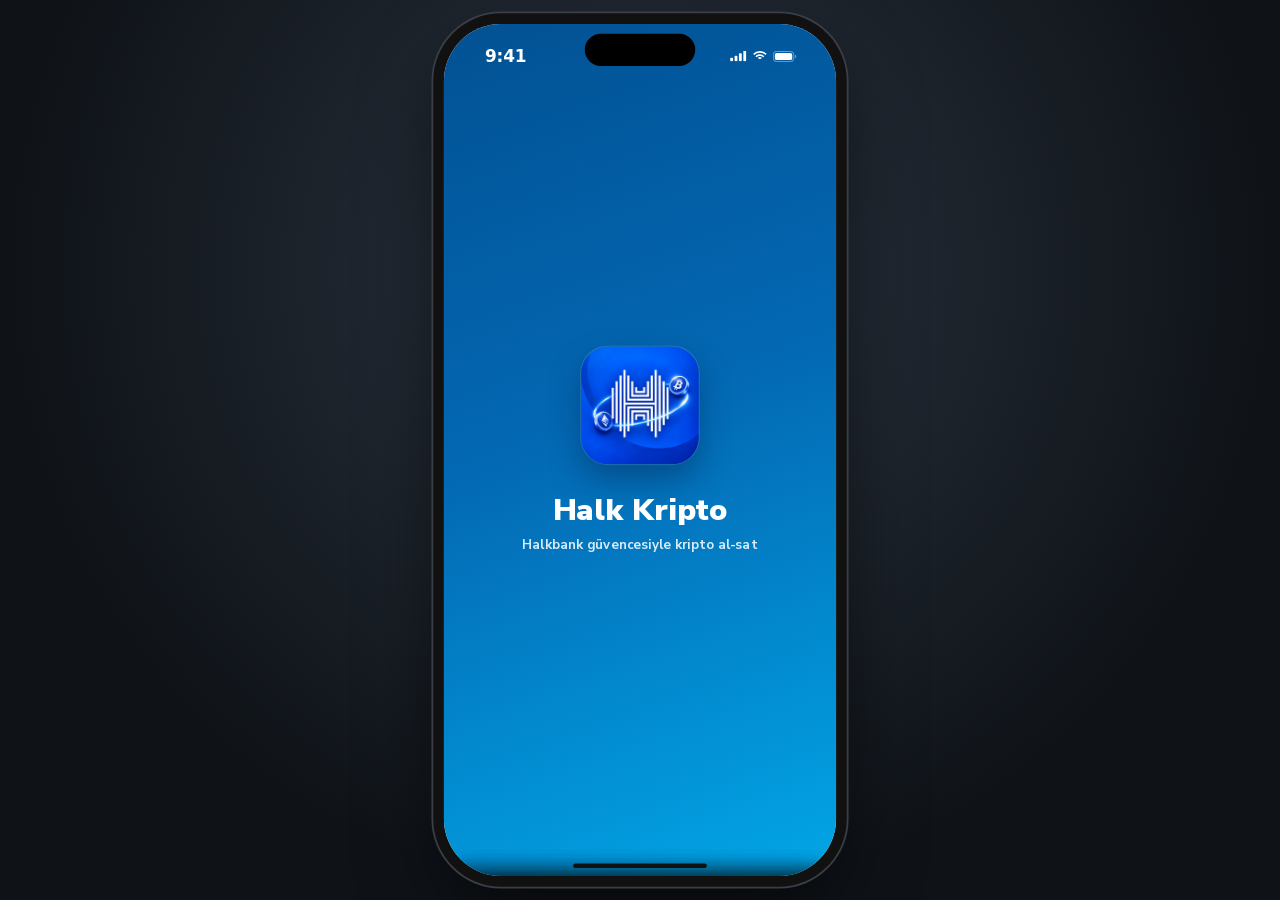
==== commit 02dbbc37: "Piyasalar ve İşlemler üst alanı için tasarım denemeleri (Profil → Tasarım Denemeleri) Co-Authored-By" ====
--- a/kripto/index.html
+++ b/kripto/index.html
@@ -182,7 +182,7 @@
       <div class="pad-header k-pad"></div>
       <div class="pull-content">
       <div class="grad-ext"></div>
-      <div class="card kcard k-total" id="km-card"></div>
+      <div id="km-top"></div>
       <div class="k-tabs" id="km-tabs"><button class="on" data-kml="all">Tüm Kriptolar</button><button data-kml="fav">Favorilerim</button></div>
       <div class="k-sorthead" id="km-sort">
         <button data-ksort="name">İsim <svg width="9" height="14"><use href="#k-sort"/></svg></button>
@@ -243,7 +243,7 @@
       <div class="pad-header k-pad"></div>
       <div class="pull-content">
       <div class="grad-ext"></div>
-      <div class="card kcard k-total bal" id="kh-month"></div>
+      <div id="kh-top"></div>
       <div class="section-title">HESAP İŞLEMLERİ</div>
       <div class="kops k-kops kh-ops">
         <button class="kop press" data-kpush="k-ekstre"><span class="ki"><svg width="15" height="17"><use href="#i-receipt"/></svg></span>Hesap<br>Ekstresi</button>
@@ -311,6 +311,7 @@
 
       <div class="section-title">UYGULAMA HAKKINDA</div>
       <div class="list-card kp-list">
+          <button class="kp-row press" data-kdvsheet><span>Tasarım Denemeleri<small>Piyasalar ve İşlemler üst alanı</small></span><svg class="kp-chev" width="7" height="12"><use href="#i-chev-right"/></svg></button>
           <button class="kp-row press" data-soon><span>Halk Kripto’yu Paylaş</span><svg class="kp-chev" width="7" height="12"><use href="#i-chev-right"/></svg></button>
           <button class="kp-row press" data-soon><span>Uygulamayı Değerlendir</span><svg class="kp-chev" width="7" height="12"><use href="#i-chev-right"/></svg></button>
           <div class="kp-row"><span>Sürüm</span><span class="kp-val">1.0.0</span></div>
@@ -719,6 +720,11 @@
     <div class="k-sheet-head"><h3 id="wxp-title"></h3><button class="press" data-kclose aria-label="Kapat"><svg width="18" height="18" viewBox="0 0 18 18"><path d="m3 3 12 12M15 3 3 15" stroke="currentColor" stroke-width="2.4" stroke-linecap="round"/></svg></button></div>
     <div class="cs-list" id="wxp-list"></div>
   </div>
+  <div class="sheet kt-sheet" id="dv-sheet" role="dialog" aria-label="Tasarım denemeleri">
+    <div class="grab"></div>
+    <div class="k-sheet-head"><h3>Tasarım Denemeleri</h3><button class="press" data-kclose aria-label="Kapat"><svg width="18" height="18" viewBox="0 0 18 18"><path d="m3 3 12 12M15 3 3 15" stroke="currentColor" stroke-width="2.4" stroke-linecap="round"/></svg></button></div>
+    <div class="cs-list" id="dv-list"></div>
+  </div>
 </div>
 <script src="../common.js"></script>
 <script src="../coin.js"></script>
--- a/kripto/app.css
+++ b/kripto/app.css
@@ -740,3 +740,80 @@
 .kd-row em.kw-bal { background: none; padding: 0; border-radius: 0; color: var(--ink); font-size: 14px; }
 .wx-notif { visibility: hidden; opacity: 0; transition: transform .45s cubic-bezier(.2,.9,.2,1), opacity .3s, visibility 0s .45s; }
 .wx-notif.show { visibility: visible; opacity: 1; transition: transform .45s cubic-bezier(.2,.9,.2,1), opacity .2s, visibility 0s; }
+
+/* ---------- Piyasalar / İşlemler üst alanı ---------- */
+.kx-slider { display: flex; gap: 10px; overflow-x: auto; scroll-snap-type: x mandatory; margin-top: -55px; padding: 0 19px 14px; scroll-padding: 0 19px; position: relative; z-index: 1; }
+.kx-slider::-webkit-scrollbar { display: none; }
+.kx-slider::after { content: ''; flex: 0 0 9px; }
+.kx-sc { flex: 0 0 100%; scroll-snap-align: start; padding: 19px 17px 14px; box-shadow: 0 0 13px 2px rgba(0,0,0,.15); height: 248px; display: flex; flex-direction: column; }
+.kx-slider + .km-dots { margin-top: -2px; }
+.kx-sc .acct-head, .kx-one .acct-head { min-height: 28px; }
+.kx-sc .acct-head > .coin-ic, .kx-one .acct-head > .coin-ic { width: 22px; height: 22px; border-radius: 50%; flex: none; }
+.kx-sc .acct-head > .coin-ic svg, .kx-one .acct-head > .coin-ic svg { width: 13px; height: 13px; }
+.kx-pair { font-size: 14px; color: var(--gray); font-weight: 700; margin-left: 4px; }
+.kx-pill { font-size: 13px; font-weight: 800; padding: 4px 9px; border-radius: 11px; white-space: nowrap; background: #eceff2; color: var(--gray-2); }
+.kx-pill.up { background: #e4f4e8; color: var(--green); }
+.kx-pill.down { background: #fdecee; color: var(--red); }
+.kx-price { margin-top: 10px; }
+.kx-chart { margin: 6px -4px 0; flex: 1; min-height: 0; display: flex; align-items: flex-end; }
+.kx-spark { display: block; width: 100%; height: 100%; max-height: 90px; }
+.kx-hl { display: flex; justify-content: space-between; margin-top: 8px; font-size: 13px; color: var(--gray); font-weight: 600; }
+.kx-hl b { display: block; color: var(--ink); font-size: 14px; font-weight: 800; margin-top: 1px; }
+.kx-hl span + span { text-align: right; }
+.kx-hic { width: 22px; height: 22px; border-radius: 50%; display: flex; align-items: center; justify-content: center; color: #fff; flex: none; }
+.kx-hic.up { background: var(--green); }
+.kx-hic.down { background: var(--red); }
+.kx-hic.down svg { transform: rotate(180deg); }
+.kx-movers { margin-top: 8px; }
+.kx-mrow { display: flex; align-items: center; gap: 10px; width: 100%; padding: 9px 0; border-bottom: 1px solid var(--line); text-align: left; }
+.kx-mrow:last-child { border-bottom: 0; }
+.kx-mrow .coin-ic { width: 34px; height: 34px; }
+.kx-mrow b { flex: 1; min-width: 0; font-size: 15px; font-weight: 800; color: var(--ink); }
+.kx-mrow b small { display: block; font-size: 12px; color: var(--gray); font-weight: 600; white-space: nowrap; overflow: hidden; text-overflow: ellipsis; }
+.kx-mrow > span { font-size: 14px; font-weight: 800; color: var(--ink); white-space: nowrap; }
+.kx-mood { font-size: 13px; font-weight: 800; padding: 4px 10px; border-radius: 11px; background: #e4f4e8; color: var(--green); }
+.kx-mood.down { background: #fdecee; color: var(--red); }
+.kx-pulse { display: flex; align-items: center; gap: 12px; margin-top: 14px; }
+.kx-pulse b { font-size: 44px; font-weight: 900; letter-spacing: .5px; line-height: 1; }
+.kx-pulse b.up { color: var(--green); } .kx-pulse b.down { color: var(--red); }
+.kx-pulse span { font-size: 15px; color: var(--ink-3); font-weight: 700; line-height: 1.3; }
+.kx-bar { display: flex; gap: 3px; height: 10px; border-radius: 5px; overflow: hidden; margin-top: 16px; }
+.kx-bar i.g { background: var(--green); } .kx-bar i.r { background: var(--red); } .kx-bar i.f { background: #c3cbd4; }
+.kx-barl { display: flex; justify-content: space-between; margin-top: 7px; font-size: 12px; font-weight: 800; color: var(--gray); }
+.kx-barl .up { color: var(--green); } .kx-barl .down { color: var(--red); }
+.kx-note { margin-top: auto; font-size: 13px; color: var(--gray-2); font-weight: 600; }
+.kx-note b.up { color: var(--green); } .kx-note b.down { color: var(--red); }
+/* 2: tek özet kartı */
+.kx-one { padding: 19px 17px 14px; }
+.kx-tiles { display: flex; gap: 8px; margin-top: 14px; }
+.kx-tile { flex: 1; min-width: 0; display: flex; flex-direction: column; align-items: flex-start; gap: 4px; padding: 10px 10px 0; border-radius: 10px; background: var(--bg-home); text-align: left; overflow: hidden; }
+.kx-tile > span { display: flex; align-items: center; gap: 6px; }
+.kx-tile .coin-ic { width: 22px; height: 22px; border-radius: 50%; }
+.kx-tile .coin-ic svg { width: 13px; height: 13px; }
+.kx-tile b { font-size: 14px; font-weight: 800; color: var(--ink); }
+.kx-tile strong { font-size: 14px; font-weight: 800; color: var(--ink); white-space: nowrap; overflow: hidden; text-overflow: ellipsis; max-width: 100%; }
+.kx-tile .kx-pill { font-size: 11px; padding: 2px 7px; }
+.kx-tile .kx-spark { height: 34px; margin: 4px -10px 0; width: calc(100% + 20px); }
+.kx-one .see-all { display: flex; align-items: center; gap: 8px; }
+.kx-one .see-all .kx-pill { font-size: 12px; padding: 2px 7px; }
+/* 3: grafikli kart */
+.kx-one .kx-chart { height: 86px; flex: none; }
+.kx-feat { display: flex; gap: 8px; margin-top: 12px; }
+.kx-feat button { flex: 1; height: 32px; border-radius: 16px; font-size: 13px; font-weight: 800; color: var(--gray-2); background: var(--bg-home); }
+.kx-feat button.on { background: var(--blue); color: #fff; }
+/* İşlem kartları */
+.kx-when { margin-top: 10px; }
+.kx-amt { font-size: 30px; margin-top: 2px; }
+.kx-amt.pos { color: #338d6e; } .kx-amt.neg { color: var(--ink); } .kx-amt.off { color: var(--gray-2); text-decoration: line-through; }
+.kx-line { font-size: 14px; color: var(--gray-2); font-weight: 600; margin-top: 4px; white-space: nowrap; overflow: hidden; text-overflow: ellipsis; }
+.kx-st { font-size: 12px; font-weight: 800; padding: 4px 9px; border-radius: 11px; background: #e4f4e8; color: var(--green); white-space: nowrap; }
+.kx-st.off { background: #eceff2; color: var(--gray-2); }
+.kx-sc hr { margin-top: auto; }
+.kx-links { display: flex; justify-content: space-between; }
+.kx-rows { display: flex; gap: 14px; margin-top: 12px; }
+.kx-rows > div { flex: 1; min-width: 0; padding: 9px 11px; border-radius: 8px; background: var(--bg-home); }
+.kx-rows span { display: block; font-size: 12px; color: var(--gray); font-weight: 700; }
+.kx-rows b { display: block; font-size: 14px; font-weight: 800; color: var(--ink); margin-top: 1px; white-space: nowrap; }
+.kx-sub { margin: 10px 21px 0; font-size: 14px; color: var(--gray-2); font-weight: 600; }
+.kx-sub b { color: var(--ink); }
+#k-history .kx-slider + .km-dots + .section-title, #k-markets .kx-slider + .km-dots + .k-tabs { margin-top: 10px; }
